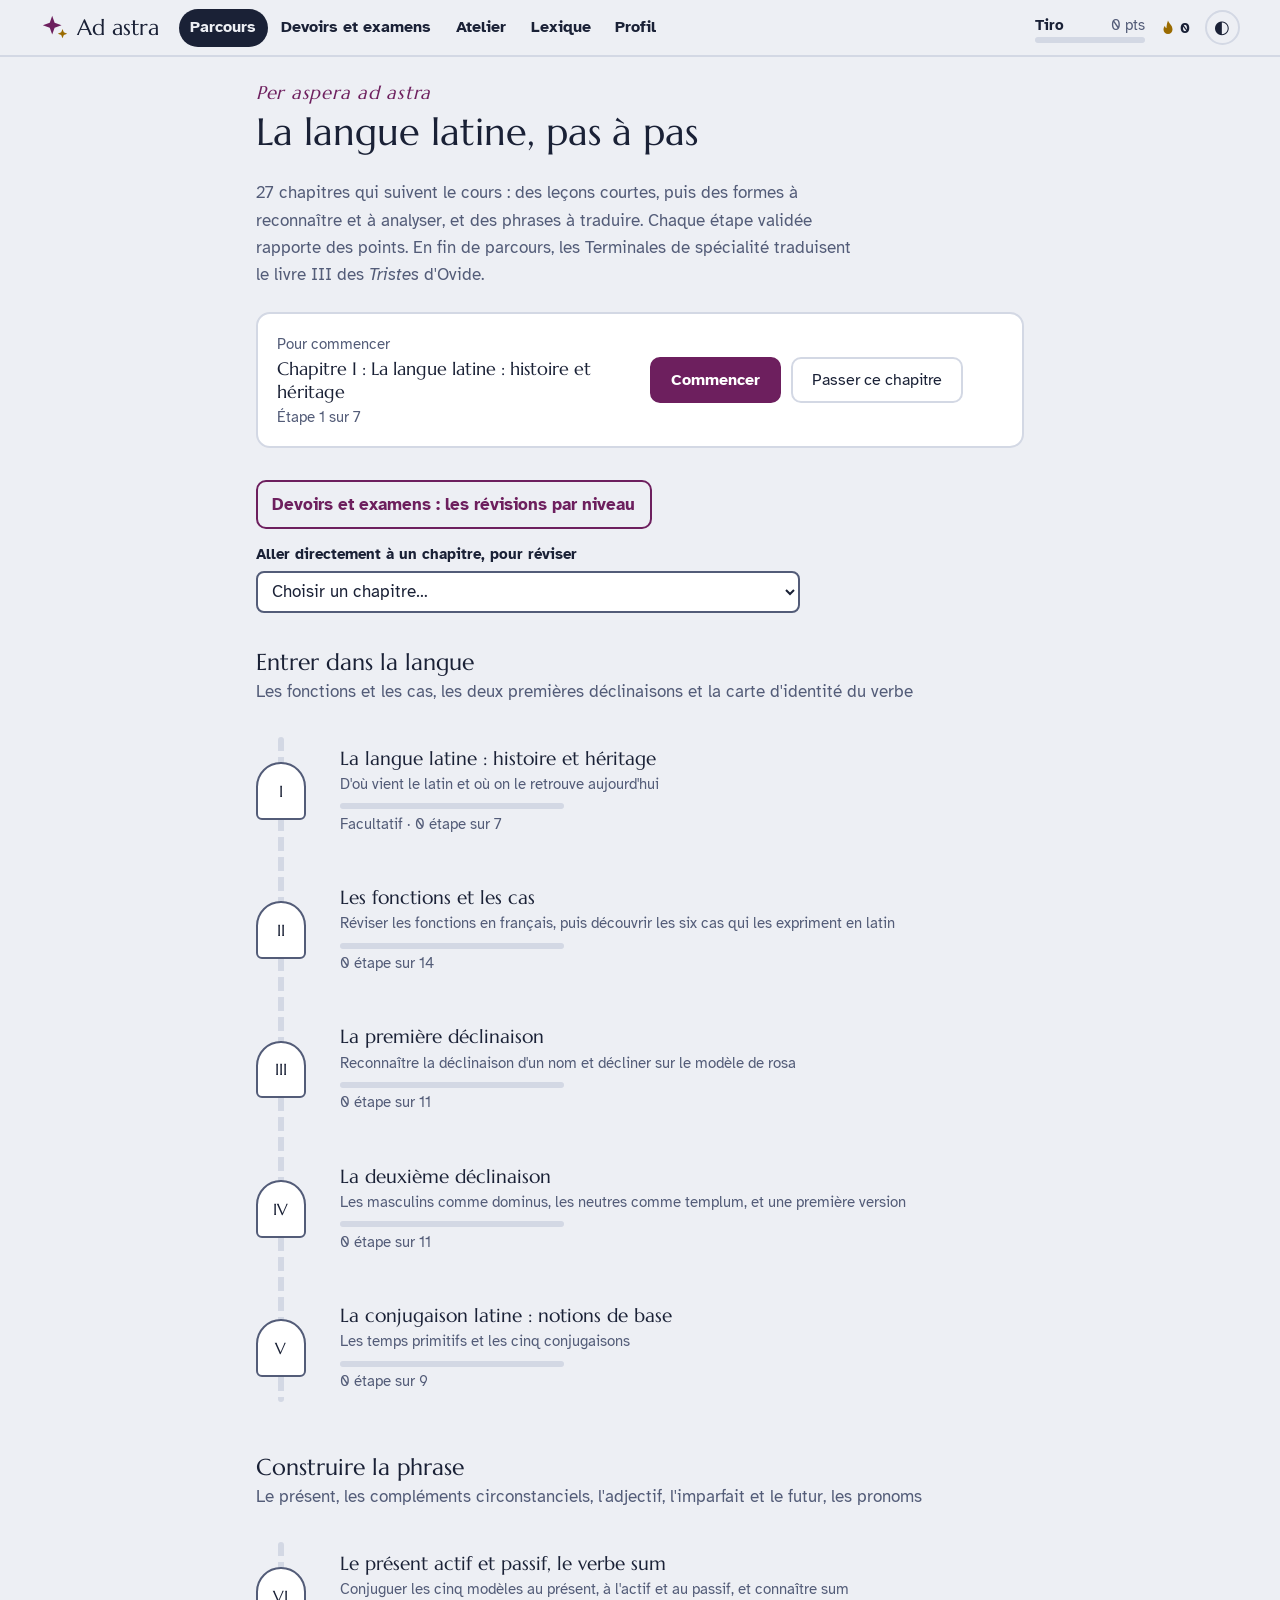
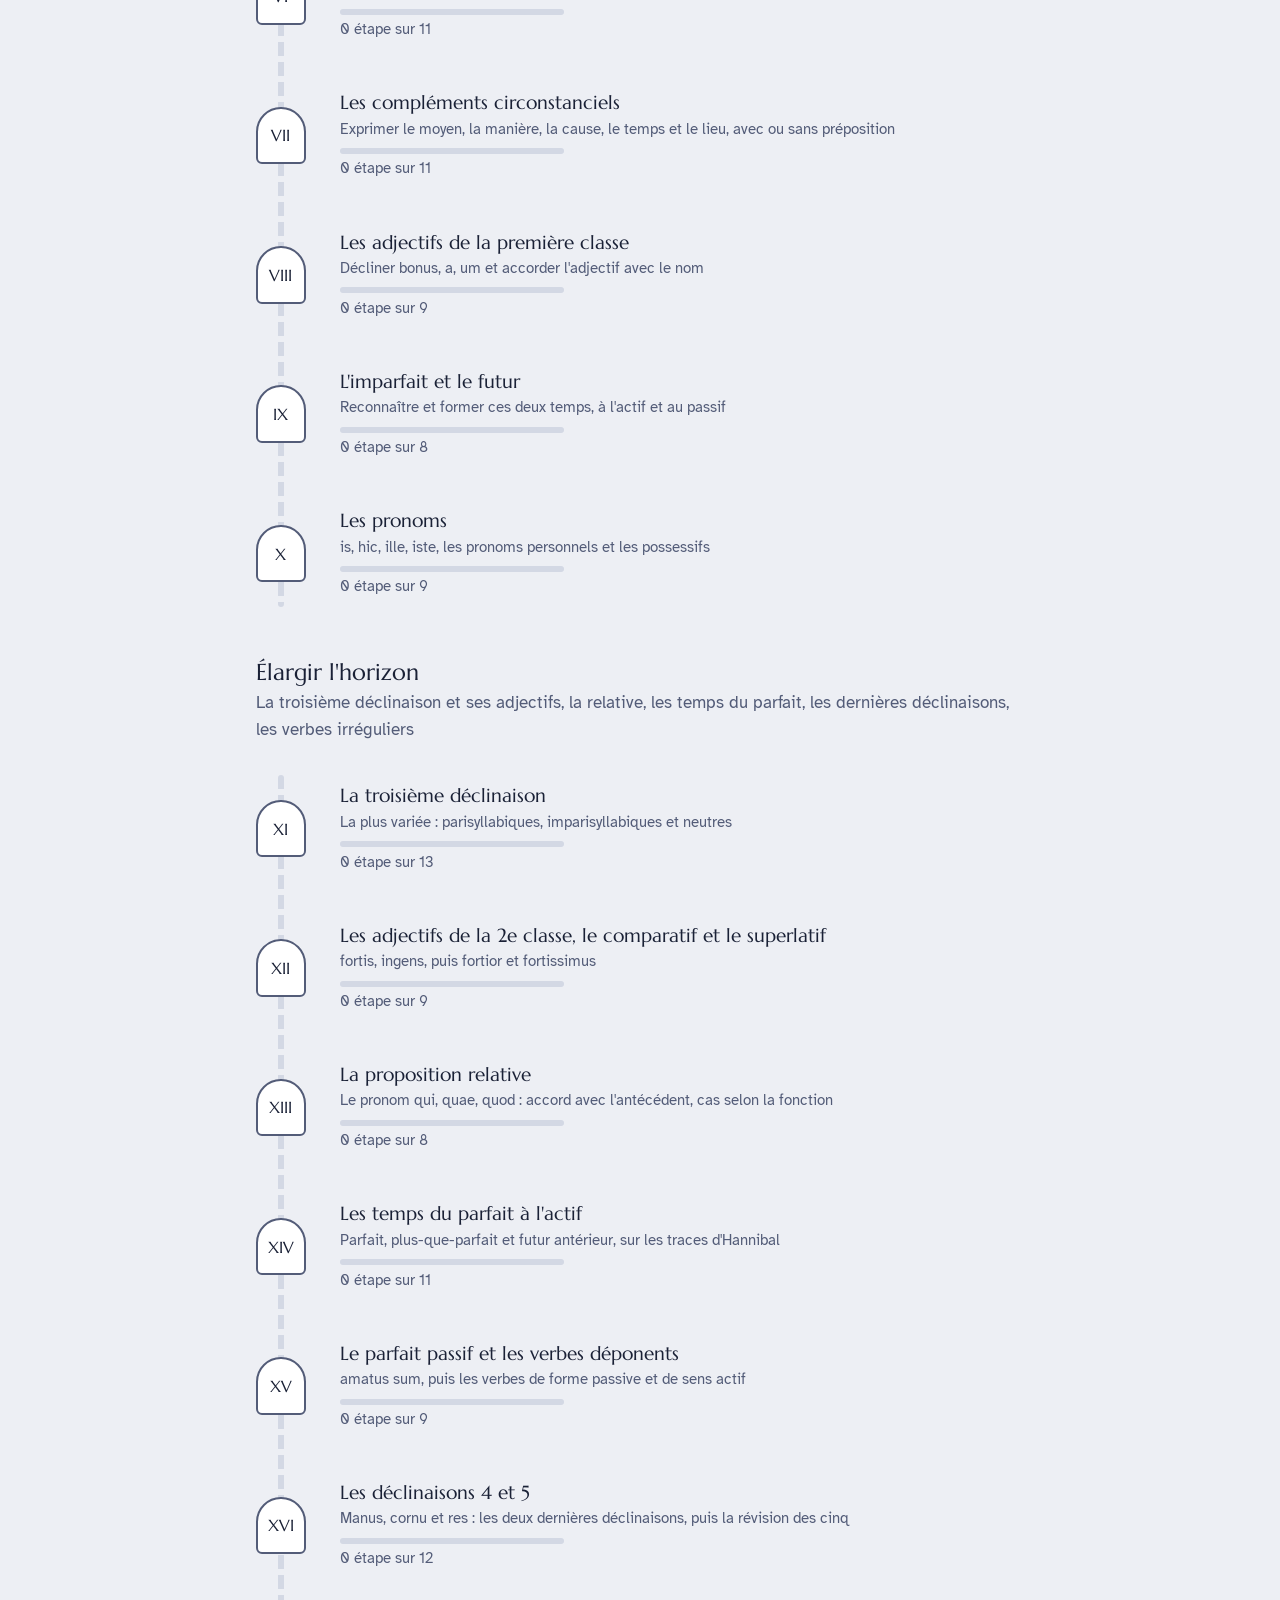
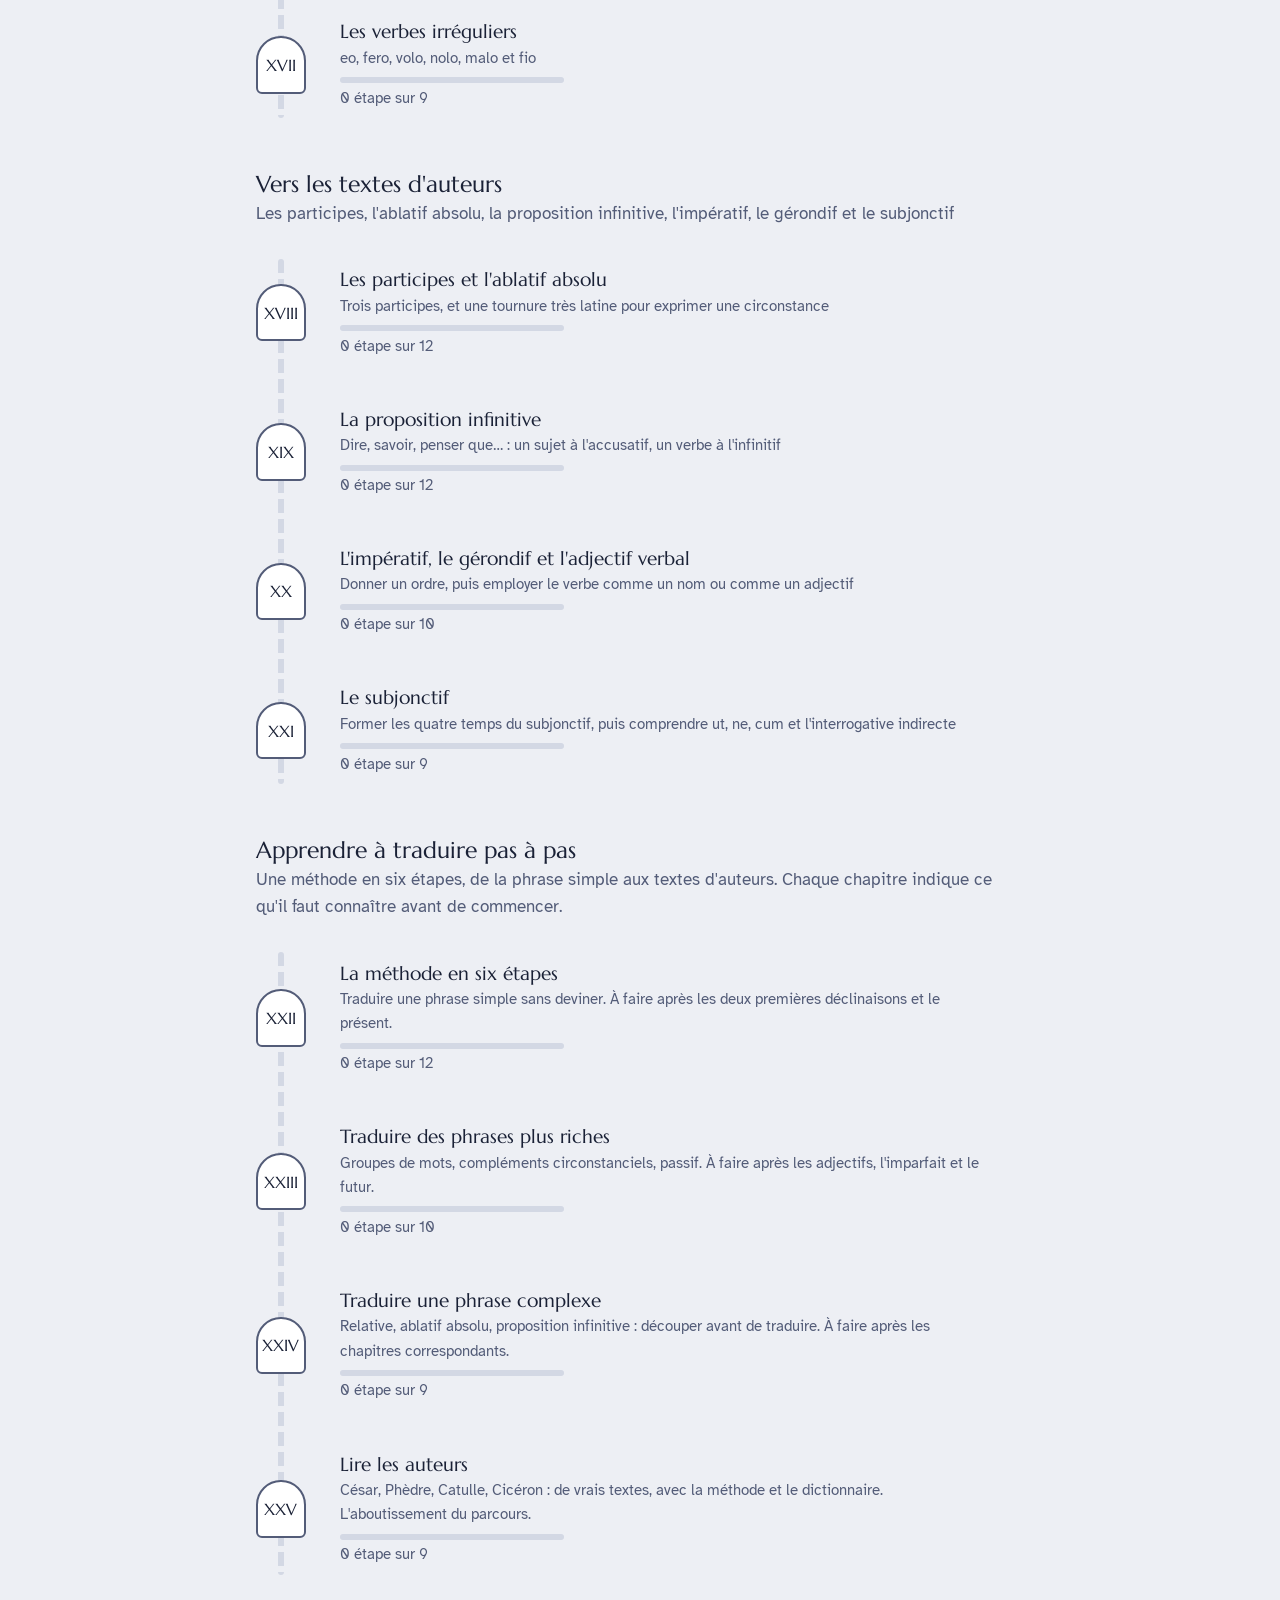
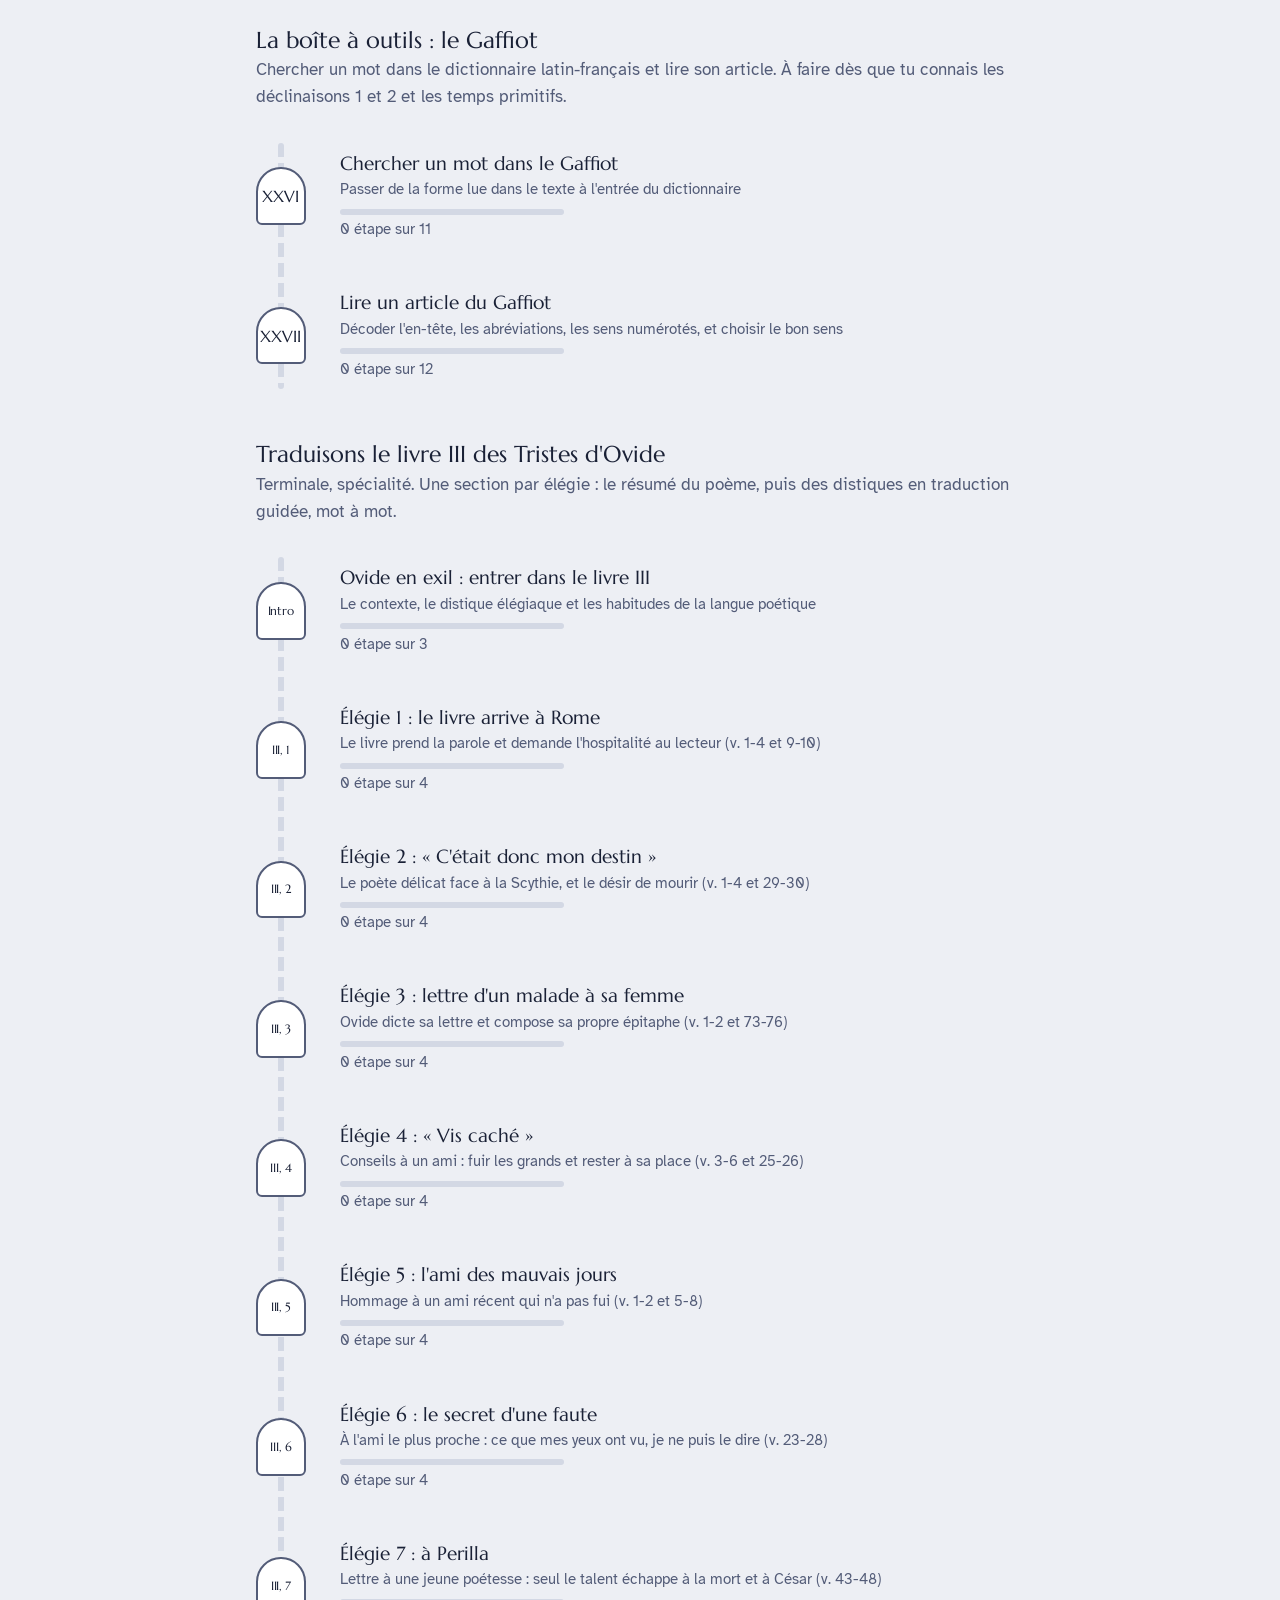
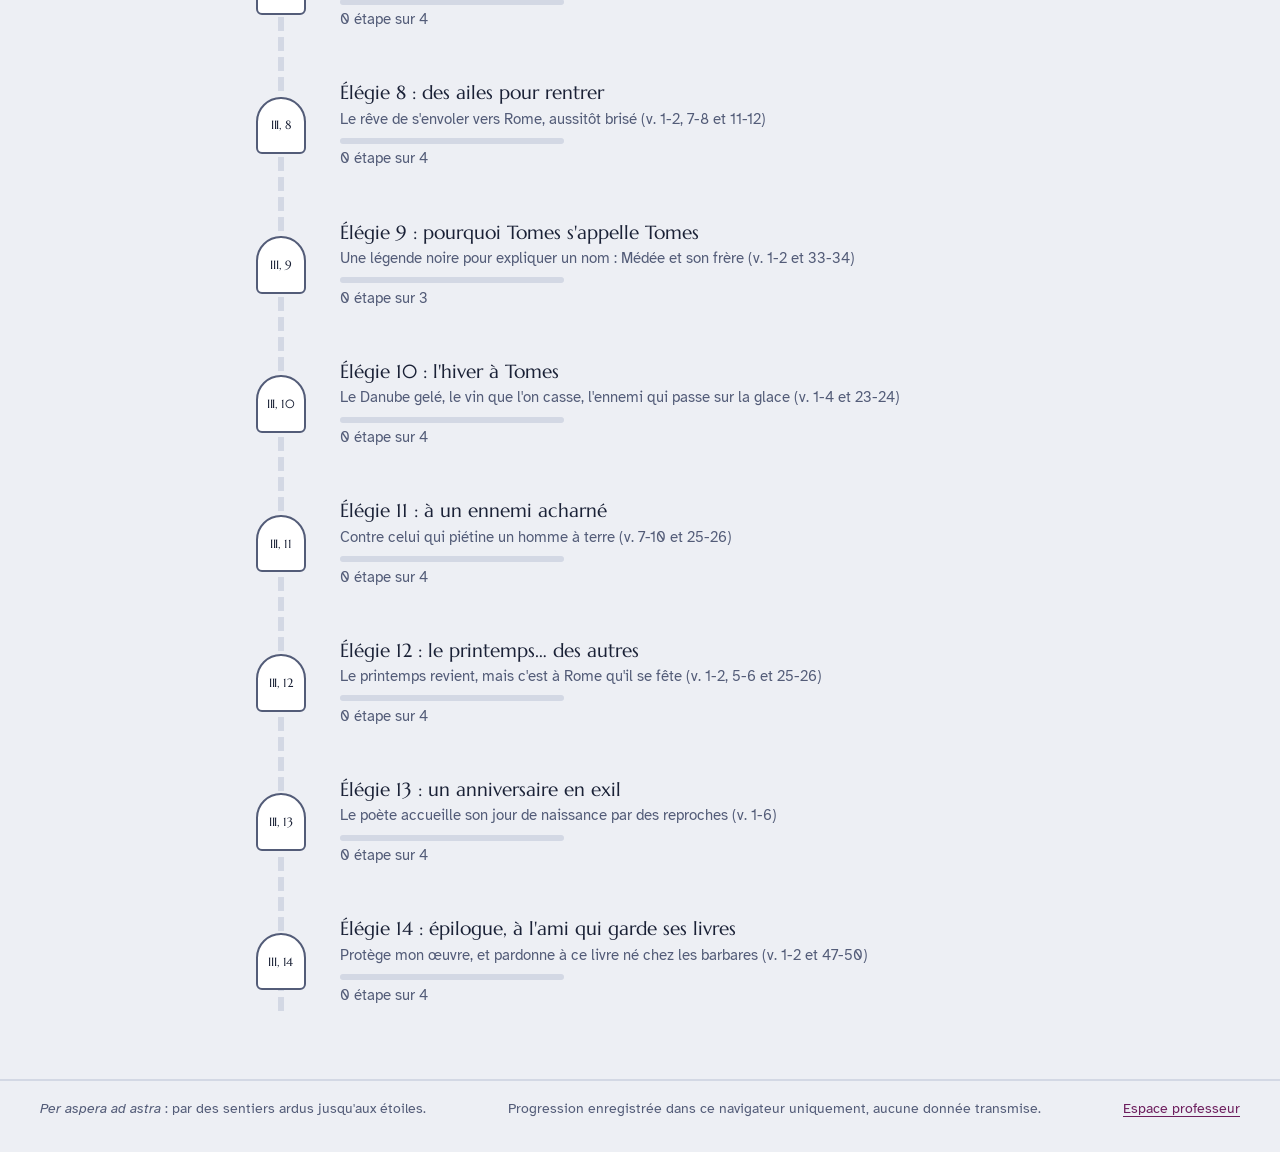
==== index.html @ 3a54c459 "Ajouter l'onglet Devoirs et examens (Première, Terminale) Les révisions de devoirs quittent le parco" ====
<!DOCTYPE html>
<html lang="fr">
<head>
<meta charset="utf-8">
<meta name="viewport" content="width=device-width, initial-scale=1">
<title>Ad astra</title>
<meta name="description" content="Vingt-sept chapitres pour apprendre la langue latine au lycée : leçons courtes, formes à écrire, analyses et traductions. Dans le navigateur, sans compte.">
<link rel="preconnect" href="https://fonts.googleapis.com">
<link rel="preconnect" href="https://fonts.gstatic.com" crossorigin>
<link rel="stylesheet" href="https://fonts.googleapis.com/css2?family=Atkinson+Hyperlegible:ital,wght@0,400;0,700;1,400;1,700&family=Marcellus&display=swap">
<link rel="stylesheet" href="style.css">
</head>
<body>
<header class="entete">
  <a class="logo" href="#parcours" aria-label="Ad astra, retour au parcours">
    <svg viewBox="0 0 32 32" aria-hidden="true"><path d="M13 3l2.6 7.4L23 13l-7.4 2.6L13 23l-2.6-7.4L3 13l7.4-2.6z" fill="var(--pourpre)"/><path d="M24 17l1.4 3.6L29 22l-3.6 1.4L24 27l-1.4-3.6L19 22l3.6-1.4z" fill="var(--or)"/></svg>
    <span>Ad astra</span>
  </a>
  <nav class="principal" aria-label="Navigation principale">
    <a href="#parcours" data-onglet="parcours">Parcours</a>
    <a href="#devoirs" data-onglet="devoirs">Devoirs<span class="long"> et examens</span></a>
    <a href="#atelier" data-onglet="atelier">Atelier</a>
    <a href="#lexique" data-onglet="lexique">Lexique</a>
    <a href="#profil" data-onglet="profil">Profil</a>
  </nav>
  <div class="stats">
    <a class="stat-niveau" href="#profil" aria-label="Voir mon profil">
      <span id="stat-niveau"></span><span id="stat-xp"></span>
      <span class="jauge"><i id="jauge-xp"></i></span>
    </a>
    <span class="serie" title="Jours d'affilée">
      <svg viewBox="0 0 24 24" aria-hidden="true"><path d="M12 2c1 4 6 6 6 12a6 6 0 0 1-12 0c0-2 1-4 2-5 0 2 1 3 2 3 0-4 1-7 2-10z"/></svg>
      <span id="stat-serie">0</span><span class="sr"> jours d'affilée</span>
    </span>
    <button id="btn-theme" type="button" aria-label="Changer de thème clair ou sombre">◐</button>
  </div>
</header>

<main id="app"></main>

<footer class="pied">
  <span><i lang="la">Per aspera ad astra</i> : par des sentiers ardus jusqu'aux étoiles.</span>
  <span>Progression enregistrée dans ce navigateur uniquement, aucune donnée transmise.</span>
  <a href="#professeur">Espace professeur</a>
</footer>
<div id="toasts" aria-live="polite"></div>
<noscript><p style="padding:2rem">Ce site a besoin de JavaScript pour fonctionner.</p></noscript>

<script src="js/classes.js"></script>
<script src="js/formes.js"></script>
<script src="js/contenu1.js"></script>
<script src="js/contenu1b.js"></script>
<script src="js/contenu2.js"></script>
<script src="js/contenu3.js"></script>
<script src="js/contenu4.js"></script>
<script src="js/contenu5.js"></script>
<script src="js/contenu6.js"></script>
<script src="js/contenu7.js"></script>
<script src="js/contenu8.js"></script>
<script src="js/contenu9.js"></script>
<script src="js/contenu10.js"></script>
<script src="js/contenu11.js"></script>
<script src="js/lexique.js"></script>
<script src="js/app.js"></script>
</body>
</html>
---- style.css ----
/* Via Latina — feuille de style.
   Idée de mise en page : le parcours est une voie romaine, chaque chapitre une borne milliaire
   numérotée en chiffres romains ; tout est aligné à gauche le long de cette voie. */
:root {
  --marbre: #EDEFF4; --carte: #FFFFFF; --encre: #1A2136; --encre2: #535C78; --trait: #D3D8E4;
  --pourpre: #6D1F5E; --sur-pourpre: #FFFFFF; --pourpre-pale: #F3E3EF;
  --airain: #1B7567; --airain-pale: #DDF1EC;
  --minium: #A92A1B; --minium-pale: #FBE6E2;
  --or: #9A6B00;
  --titre: "Marcellus", "Palatino Linotype", "Book Antiqua", Georgia, serif;
  --texte: "Atkinson Hyperlegible", "Segoe UI", system-ui, sans-serif;
  color-scheme: light;
}
@media (prefers-color-scheme: dark) {
  :root:not([data-theme="light"]) {
    --marbre: #131729; --carte: #1C2139; --encre: #ECEEF7; --encre2: #AEB5CE; --trait: #353C5C;
    --pourpre: #DC97CE; --sur-pourpre: #2B0E26; --pourpre-pale: #3A2038;
    --airain: #62CDB9; --airain-pale: #143A37;
    --minium: #FF9A88; --minium-pale: #451E1B;
    --or: #E8B84A;
    color-scheme: dark;
  }
}
:root[data-theme="dark"] {
  --marbre: #131729; --carte: #1C2139; --encre: #ECEEF7; --encre2: #AEB5CE; --trait: #353C5C;
  --pourpre: #DC97CE; --sur-pourpre: #2B0E26; --pourpre-pale: #3A2038;
  --airain: #62CDB9; --airain-pale: #143A37;
  --minium: #FF9A88; --minium-pale: #451E1B;
  --or: #E8B84A;
  color-scheme: dark;
}
*, *::before, *::after { box-sizing: border-box; }
html { -webkit-text-size-adjust: 100%; }
body { margin: 0; background: var(--marbre); color: var(--encre); font: 1.0625rem/1.6 var(--texte); }
h1, h2, h3 { font-family: var(--titre); font-weight: 400; line-height: 1.2; margin: 0 0 .5em; text-wrap: balance; }
h1 { font-size: clamp(1.7rem, 1.3rem + 1.8vw, 2.4rem); }
h2 { font-size: 1.45rem; }
h3 { font-size: 1.15rem; }
h1:focus { outline: none; }
p { margin: 0 0 1em; }
a { color: var(--pourpre); text-underline-offset: 3px; }
:focus-visible { outline: 3px solid var(--pourpre); outline-offset: 2px; border-radius: 4px; }
.sr { position: absolute; width: 1px; height: 1px; overflow: hidden; clip-path: inset(50%); white-space: nowrap; }
.muet { color: var(--encre2); font-size: .95rem; }
[hidden] { display: none !important; }
.la, i.la { font-style: italic; }
td.la { font-style: normal; }
b.des { color: var(--pourpre); font-weight: 700; }

/* En-tête */
.entete { position: sticky; top: 0; z-index: 20; display: flex; flex-wrap: wrap; align-items: center; gap: .5rem 1.25rem; padding: .55rem clamp(1rem, 4vw, 2.5rem); background: var(--marbre); border-bottom: 2px solid var(--trait); }
.logo { display: flex; align-items: center; gap: .45rem; font: 400 1.35rem/1 var(--titre); color: var(--encre); text-decoration: none; }
.logo svg { width: 30px; height: 30px; }
nav.principal { display: flex; gap: .15rem; margin-right: auto; }
nav.principal a { padding: .4rem .7rem; border-radius: 999px; color: var(--encre); text-decoration: none; font-weight: 700; font-size: .98rem; }
nav.principal a:hover { background: var(--trait); }
nav.principal a[aria-current] { background: var(--encre); color: var(--marbre); }
.stats { display: flex; align-items: center; gap: .9rem; font-weight: 700; font-size: .95rem; }
.stat-niveau { display: grid; grid-template-columns: auto auto; gap: 0 .6rem; align-items: baseline; color: var(--encre); text-decoration: none; }
.stat-niveau .jauge { grid-column: 1 / -1; }
#stat-xp { color: var(--encre2); font-weight: 400; text-align: right; }
.jauge { display: block; height: 6px; min-width: 110px; background: var(--trait); border-radius: 99px; overflow: hidden; }
.jauge i { display: block; height: 100%; width: 0; background: var(--pourpre); border-radius: 99px; transition: width .4s; }
.jauge.grand { height: 10px; }
.serie { display: inline-flex; align-items: center; gap: .2rem; }
.serie svg { width: 18px; height: 18px; fill: var(--or); }
#btn-theme { border: 2px solid var(--trait); background: none; color: var(--encre); border-radius: 999px; width: 2.2rem; height: 2.2rem; font-size: 1.1rem; cursor: pointer; }
@media (max-width: 640px) {
  .stat-niveau { display: none; }
  nav.principal { order: 3; width: 100%; margin: 0; justify-content: space-between; }
  .stats { margin-left: auto; }
}

main { max-width: 52rem; margin: 0 auto; padding: 1.5rem clamp(1rem, 4vw, 2rem) 3rem; }
.pied { display: flex; flex-wrap: wrap; gap: .4rem 1.5rem; justify-content: space-between; padding: 1rem clamp(1rem, 4vw, 2.5rem) 2rem; color: var(--encre2); font-size: .9rem; border-top: 2px solid var(--trait); }

/* Boutons */
.btn { display: inline-flex; align-items: center; justify-content: center; gap: .4rem; font: 700 1rem/1.2 var(--texte); padding: .7rem 1.2rem; border-radius: 10px; border: 2px solid var(--pourpre); background: var(--pourpre); color: var(--sur-pourpre); cursor: pointer; text-decoration: none; }
.btn:hover { filter: brightness(1.1); }
.btn.second { background: transparent; color: var(--pourpre); }
.btn.discret { border-color: var(--trait); background: transparent; color: var(--encre); font-weight: 400; }
.btn:disabled { opacity: .5; cursor: not-allowed; }
.actions { display: flex; flex-wrap: wrap; gap: .6rem; margin-top: 1.2rem; }

/* Accueil : la voie et ses bornes */
.accueil-tete { display: grid; gap: .3rem; margin-bottom: 1.5rem; }
.accueil-tete p { max-width: 38rem; color: var(--encre2); margin: 0; }
.reprendre { display: flex; flex-wrap: wrap; align-items: center; gap: .8rem 1.2rem; padding: 1rem 1.2rem; background: var(--carte); border: 2px solid var(--trait); border-radius: 14px; margin: 1.2rem 0 2rem; }
.reprendre div { flex: 1 1 14rem; }
.reprendre strong { display: block; font: 400 1.15rem var(--titre); }
.partie { margin: 2.2rem 0 .4rem; }
.partie h2 { margin-bottom: .15rem; }
.partie p { color: var(--encre2); margin: 0; }
ol.via { list-style: none; margin: 1rem 0 0; padding: 0; position: relative; }
ol.via::before { content: ""; position: absolute; left: 1.55rem; top: 1rem; bottom: 1rem; width: 6px; margin-left: -3px; border-radius: 3px; background: repeating-linear-gradient(to bottom, var(--trait) 0 14px, transparent 14px 20px); }
ol.via li { position: relative; }
a.borne-lien { display: grid; grid-template-columns: 3.1rem 1fr; gap: 1rem; align-items: center; padding: .7rem .8rem .7rem 0; color: var(--encre); text-decoration: none; border-radius: 12px; }
a.borne-lien:hover .borne-txt { background: var(--carte); border-color: var(--pourpre); }
.borne { position: relative; z-index: 1; display: grid; place-items: center; width: 3.1rem; height: 3.6rem; border-radius: 1.55rem 1.55rem 6px 6px; background: var(--carte); border: 2px solid var(--encre2); font: 400 1rem var(--titre); color: var(--encre); }
.borne.encours { border-color: var(--pourpre); color: var(--pourpre); }
.borne.fini { background: var(--pourpre); border-color: var(--pourpre); color: var(--sur-pourpre); }
.borne-txt { display: grid; gap: .15rem; padding: .7rem 1rem; border: 2px solid transparent; border-radius: 12px; }
.borne-txt strong { font: 400 1.2rem/1.25 var(--titre); }
.borne-txt span { color: var(--encre2); font-size: .95rem; }
.borne-txt .jauge { max-width: 14rem; margin-top: .3rem; }
.borne-txt .jauge i { background: var(--airain); }

/* Chapitre */
.fil { font-size: .95rem; margin-bottom: .8rem; color: var(--encre2); }
.chap-tete { display: grid; grid-template-columns: auto 1fr; gap: 1rem; align-items: center; margin-bottom: 1.2rem; }
.chap-tete .borne { width: 3.6rem; height: 4.2rem; font-size: 1.2rem; }
.chap-tete h1 { margin: 0; }
.chap-tete p { margin: .2rem 0 0; color: var(--encre2); }
ol.etapes { list-style: none; margin: 1.2rem 0 0; padding: 0; display: grid; gap: .45rem; }
ol.etapes a { display: grid; grid-template-columns: 2rem 1fr auto; gap: .8rem; align-items: center; padding: .65rem .9rem; background: var(--carte); border: 2px solid var(--trait); border-radius: 12px; color: var(--encre); text-decoration: none; }
ol.etapes a:hover { border-color: var(--pourpre); }
ol.etapes .num { font: 400 1rem var(--titre); color: var(--encre2); text-align: center; }
ol.etapes .type { display: block; font-size: .85rem; color: var(--encre2); }
ol.etapes .fait .num { color: var(--airain); }
.etoiles { color: var(--or); letter-spacing: .1em; white-space: nowrap; }
.etoiles .vide { color: var(--trait); }

/* Étape */
.etape-tete { display: flex; flex-wrap: wrap; align-items: baseline; gap: .3rem 1rem; margin-bottom: .3rem; }
.etape-tete .type { color: var(--pourpre); font-weight: 700; }
.points { display: flex; gap: 4px; margin: 0 0 1.2rem; }
.points a { flex: 1; height: 6px; border-radius: 3px; background: var(--trait); }
.points a.fait { background: var(--airain); }
.points a.ici { background: var(--pourpre); }
.carte { background: var(--carte); border: 2px solid var(--trait); border-radius: 16px; padding: clamp(1rem, 3vw, 1.6rem); }
.carte > :last-child { margin-bottom: 0; }
.lecon p, .lecon li { max-width: 40rem; }
.lecon ul, .lecon ol { padding-left: 1.3rem; margin: 0 0 1em; }
.lecon li { margin-bottom: .3em; }
.question { font-size: 1.12rem; font-weight: 700; margin-bottom: 1rem; max-width: 40rem; }
.doc { margin-bottom: 1rem; }
aside.retenir, aside.savoir, aside.attention { margin: 1.2rem 0; padding: .9rem 1.1rem; border-radius: 12px; border-left: 6px solid var(--pourpre); background: var(--pourpre-pale); max-width: 40rem; }
aside.savoir { border-color: var(--airain); background: var(--airain-pale); }
aside.attention { border-color: var(--minium); background: var(--minium-pale); }
aside > :last-child { margin-bottom: 0; }
blockquote.latin { margin: 1rem 0; padding: .9rem 1.1rem; border-radius: 12px; background: var(--marbre); font-style: italic; font-size: 1.1rem; max-width: 40rem; }

/* Tableaux */
.tab-wrap { overflow-x: auto; margin: 1rem 0 1.2rem; }
table { border-collapse: collapse; font-variant-numeric: tabular-nums; }
table.paradigme caption, table.donnees caption { text-align: left; font-weight: 700; padding-bottom: .4rem; }
table.paradigme th, table.paradigme td, table.donnees th, table.donnees td { padding: .4rem .8rem; border: 1px solid var(--trait); text-align: left; vertical-align: top; }
table.paradigme thead th, table.donnees thead th { background: var(--encre); color: var(--marbre); border-color: var(--encre); font-weight: 700; }
table.paradigme thead small { font-weight: 400; }
table.paradigme tbody th, table.donnees tbody th { background: var(--marbre); font-weight: 700; white-space: nowrap; }
table.paradigme td.la { font-size: 1.08rem; white-space: nowrap; }

/* Choix */
.choix { display: grid; gap: .55rem; }
.choix button { text-align: left; font: inherit; padding: .7rem 1rem; border-radius: 10px; border: 2px solid var(--trait); background: var(--carte); color: var(--encre); cursor: pointer; }
.choix button:hover:not(:disabled) { border-color: var(--pourpre); }
.choix button[aria-pressed="true"] { border-color: var(--pourpre); background: var(--pourpre-pale); }
.choix button.juste { border-color: var(--airain); background: var(--airain-pale); }
.choix button.faux { border-color: var(--minium); background: var(--minium-pale); }
.choix button.juste::after { content: " ✓"; color: var(--airain); font-weight: 700; }
.choix button.faux::after { content: " ✗"; color: var(--minium); font-weight: 700; }
.retour { margin-top: 1rem; padding: .9rem 1.1rem; border-radius: 12px; }
.retour.ok { background: var(--airain-pale); border-left: 6px solid var(--airain); }
.retour.non { background: var(--minium-pale); border-left: 6px solid var(--minium); }
.retour > :last-child { margin-bottom: 0; }
.retour .gain { font-weight: 700; }
.bloc-q { padding: 1rem 0; border-top: 2px solid var(--trait); }
.bloc-q:first-of-type { border-top: 0; padding-top: 0; }

/* Tri */
.tri { display: grid; gap: .6rem; }
.tri-item { display: grid; gap: .5rem; padding: .7rem .9rem; border: 2px solid var(--trait); border-radius: 12px; }
.tri-item.juste { border-color: var(--airain); background: var(--airain-pale); }
.tri-item.faux { border-color: var(--minium); background: var(--minium-pale); }
.tri-item .txt { font-weight: 400; }
.tri-item small { display: block; }
.seg { display: flex; flex-wrap: wrap; gap: .35rem; }
.seg button { font: inherit; font-size: .95rem; padding: .35rem .75rem; border-radius: 999px; border: 2px solid var(--trait); background: var(--carte); color: var(--encre); cursor: pointer; }
.seg button[aria-pressed="true"] { background: var(--encre); border-color: var(--encre); color: var(--marbre); }
.seg button:disabled { cursor: default; }

/* Ordre */
ol.ordre { list-style: none; padding: 0; margin: 0; display: grid; gap: .45rem; }
ol.ordre li { display: grid; grid-template-columns: 1fr auto auto; gap: .4rem; align-items: center; padding: .5rem .5rem .5rem .9rem; border: 2px solid var(--trait); border-radius: 10px; background: var(--carte); }
ol.ordre li.juste { border-color: var(--airain); background: var(--airain-pale); }
ol.ordre li.faux { border-color: var(--minium); background: var(--minium-pale); }
ol.ordre button { width: 2.2rem; height: 2.2rem; border-radius: 8px; border: 2px solid var(--trait); background: var(--marbre); color: var(--encre); cursor: pointer; font-size: 1rem; }

/* Saisie, tableau, analyse */
.saisies { display: grid; gap: .7rem; }
.saisie { display: grid; grid-template-columns: 1fr minmax(9rem, 14rem); gap: .4rem 1rem; align-items: center; }
.saisie small { grid-column: 1 / -1; }
@media (max-width: 560px) { .saisie { grid-template-columns: 1fr; } }
input[type="text"], textarea, select { font: inherit; color: var(--encre); background: var(--carte); border: 2px solid var(--encre2); border-radius: 8px; padding: .45rem .65rem; width: 100%; }
input.juste { border-color: var(--airain); background: var(--airain-pale); }
input.faux { border-color: var(--minium); background: var(--minium-pale); }
table.remplir td { padding: .3rem; }
table.remplir input { min-width: 6.5rem; }
.analyses { display: grid; gap: 1rem; grid-template-columns: repeat(auto-fill, minmax(15rem, 1fr)); }
.analyse { border: 2px solid var(--trait); border-radius: 12px; padding: .8rem; }
.analyse.juste { border-color: var(--airain); background: var(--airain-pale); }
.analyse.faux { border-color: var(--minium); }
.analyse .forme { font: italic 700 1.25rem var(--texte); }
.analyse .mot { display: block; color: var(--encre2); font-size: .9rem; margin-bottom: .5rem; }
.grille { display: grid; grid-template-columns: 1fr 1fr; gap: .3rem; }
.grille .col { font-size: .85rem; color: var(--encre2); text-align: center; }
.grille button { font: inherit; font-size: .92rem; padding: .3rem .4rem; border-radius: 8px; border: 2px solid var(--trait); background: var(--carte); color: var(--encre); cursor: pointer; }
.grille button[aria-pressed="true"] { background: var(--encre); border-color: var(--encre); color: var(--marbre); }

/* Version */
.phrase { padding: 1rem 0; border-top: 2px solid var(--trait); }
.phrase:first-of-type { border-top: 0; padding-top: 0; }
.phrase .lat { font-style: italic; font-size: 1.15rem; font-weight: 700; margin-bottom: .5rem; }
.phrase .aide { color: var(--encre2); font-size: .95rem; }
.phrase textarea { min-height: 3.2rem; margin-bottom: .5rem; }
.phrase .trad { padding: .7rem 1rem; border-radius: 10px; background: var(--airain-pale); border-left: 6px solid var(--airain); margin: .5rem 0; }
.phrase .eval { color: var(--encre2); font-weight: 700; }
details.vocab { margin: 0 0 1rem; border: 2px solid var(--trait); border-radius: 12px; padding: .6rem 1rem; }
details.vocab summary { cursor: pointer; font-weight: 700; }
details.vocab ul { columns: 2 14rem; padding-left: 1.1rem; margin: .6rem 0 0; font-size: .95rem; }

/* Fin de chapitre, profil, lexique, atelier */
.fin { text-align: left; }
dl.chiffres { display: grid; grid-template-columns: repeat(auto-fit, minmax(9rem, 1fr)); gap: .8rem; margin: 1.2rem 0; }
dl.chiffres div { background: var(--carte); border: 2px solid var(--trait); border-radius: 12px; padding: .8rem 1rem; }
dl.chiffres dt { color: var(--encre2); font-size: .9rem; }
dl.chiffres dd { margin: 0; font: 400 1.6rem var(--titre); }
ol.rangs { list-style: none; padding: 0; margin: .8rem 0 0; display: flex; flex-wrap: wrap; gap: .35rem; }
ol.rangs li { padding: .2rem .7rem; border-radius: 999px; border: 2px solid var(--trait); font-size: .9rem; color: var(--encre2); }
ol.rangs li.fait { border-color: var(--pourpre); color: var(--pourpre); font-weight: 700; }
ul.badges { list-style: none; padding: 0; margin: 0; display: grid; grid-template-columns: repeat(auto-fill, minmax(15rem, 1fr)); gap: .6rem; }
ul.badges li { display: grid; grid-template-columns: 2.4rem 1fr; gap: .7rem; align-items: center; padding: .7rem .9rem; border: 2px solid var(--trait); border-radius: 12px; background: var(--carte); opacity: .6; }
ul.badges li.obtenu { opacity: 1; border-color: var(--or); }
ul.badges .ecusson { width: 2.4rem; height: 2.4rem; border-radius: 50%; border: 3px solid var(--trait); display: grid; place-items: center; font: 400 1rem var(--titre); }
ul.badges li.obtenu .ecusson { border-color: var(--or); color: var(--or); }
ul.badges strong, ul.badges span { display: block; }
ul.badges div span { font-size: .9rem; color: var(--encre2); }
.champs { display: grid; grid-template-columns: repeat(auto-fit, minmax(12rem, 1fr)); gap: .8rem; margin-bottom: 1rem; }
.champs label { display: grid; gap: .25rem; font-weight: 700; font-size: .95rem; }
.code-prof { font-family: ui-monospace, Consolas, monospace; font-size: .85rem; word-break: break-all; padding: .7rem .9rem; border-radius: 10px; background: var(--marbre); border: 2px dashed var(--trait); }
section.bloc { margin-top: 2rem; }
.filtres { display: flex; flex-wrap: wrap; gap: .6rem; margin-bottom: 1rem; }
.filtres > * { flex: 1 1 12rem; }
table.lexique { width: 100%; }
table.lexique td { padding: .45rem .6rem; border-bottom: 1px solid var(--trait); vertical-align: top; }
table.lexique td:first-child { font-style: italic; font-weight: 700; }
table.lexique td:last-child { color: var(--encre2); font-size: .9rem; white-space: nowrap; text-align: right; }
.fiche { display: grid; place-items: center; gap: .6rem; min-height: 11rem; text-align: center; padding: 1.5rem; }
.fiche .mot { font: italic 700 1.6rem var(--texte); }
.fiche .sens { font-size: 1.2rem; }
.consigne-atelier { font-size: 1.15rem; margin-bottom: .8rem; }
.consigne-atelier .forme { font: italic 700 1.5rem var(--texte); display: block; margin: .3rem 0; }
.rangee { display: flex; flex-wrap: wrap; gap: .6rem; align-items: end; }
.rangee > label { flex: 1 1 9rem; display: grid; gap: .2rem; font-size: .9rem; font-weight: 700; }
.score { font-weight: 700; color: var(--encre2); }

/* Toasts */
#toasts { position: fixed; right: 1rem; bottom: 1rem; display: grid; gap: .5rem; z-index: 50; max-width: calc(100% - 2rem); }
.toast { padding: .7rem 1rem; border-radius: 10px; background: var(--encre); color: var(--marbre); font-weight: 700; }
.toast.badge { background: var(--or); color: #1A1300; }
@media (prefers-reduced-motion: no-preference) { .toast { animation: monte .25s ease-out; } }
@keyframes monte { from { transform: translateY(8px); opacity: 0; } }

/* Tableaux plus compacts sur téléphone */
@media (max-width: 560px) {
  table.paradigme th, table.paradigme td, table.donnees th, table.donnees td { padding: .32rem .5rem; font-size: .95rem; }
  table.paradigme tbody th, table.donnees tbody th { white-space: normal; }
}

/* Chapitre passé, article de dictionnaire */
.borne.passe { border-style: dashed; color: var(--encre2); }
.article-dico { margin: 1rem 0; padding: 1rem 1.2rem; border: 2px solid var(--trait); border-left: 6px solid var(--or); border-radius: 12px; background: var(--marbre); font-family: Georgia, "Times New Roman", serif; line-height: 1.7; max-width: 40rem; }
.article-dico b { font-family: var(--texte); }
.article-dico .sens { font-weight: 700; color: var(--pourpre); font-family: var(--texte); }
.article-dico .aut { font-variant: small-caps; color: var(--encre2); }

/* Mot ou groupe à analyser : il doit ressortir même dans une question déjà en gras */
.question b, .tri-item .txt b, .bloc-q .question b { color: var(--pourpre); font-weight: 700; text-decoration: underline; text-decoration-thickness: 2px; text-underline-offset: 4px; }
.question { font-weight: 400; }
.question b { font-weight: 700; }

/* Traduction guidée */
.guide-phrase { display: flex; flex-wrap: wrap; gap: .4rem; margin: 0 0 .8rem; }
.mot { font: italic 700 1.15rem/1.3 var(--texte); padding: .35rem .6rem; border-radius: 8px; border: 2px solid var(--trait); background: var(--carte); color: var(--encre); cursor: pointer; }
.mot:disabled { cursor: default; opacity: 1; color: var(--encre); }
.mot.m-v, .guide-recap .m-v { border-color: var(--pourpre); background: var(--pourpre-pale); }
.mot.m-s, .guide-recap .m-s { border-color: var(--airain); background: var(--airain-pale); }
.mot.m-o, .guide-recap .m-o { border-color: var(--or); box-shadow: inset 0 -4px 0 var(--or); }
.mot.m-c, .guide-recap .m-c { border-style: dashed; border-color: var(--encre2); }
.mot[aria-pressed="true"] { background: var(--encre); border-color: var(--encre); border-style: solid; color: var(--marbre); box-shadow: none; }
.guide-recap { list-style: none; padding: 0; margin: 0 0 .8rem; display: flex; flex-wrap: wrap; gap: .35rem; font-size: .92rem; }
.guide-recap li { padding: .15rem .6rem; border-radius: 999px; border: 2px solid var(--trait); }
.guide-faits { margin: 0 0 1rem; padding-left: 1.3rem; color: var(--encre2); font-size: .95rem; }
.guide-faits:empty, .guide-recap:empty { display: none; }
.guide-faits li { margin-bottom: .2rem; }
#pas { border-top: 2px solid var(--trait); padding-top: 1rem; }
#pas textarea { min-height: 3.2rem; }

/* Accès direct à un chapitre, révision */
.aller { display: grid; gap: .3rem; margin: 0 0 1rem; max-width: 34rem; }
.aller label { font-weight: 700; font-size: .95rem; }
.reviser { margin: 1.2rem 0 .3rem; }
.voisins { display: flex; flex-wrap: wrap; justify-content: space-between; gap: .6rem; margin-top: 1.5rem; }
.voisins .btn { font-size: .92rem; text-align: left; }

/* Devise */
.accueil-tete p.devise { font: italic 400 1.15rem var(--titre); color: var(--pourpre); letter-spacing: .04em; margin: 0; }

/* Code couleur des cas : nominatif rouge, vocatif rouge clair, accusatif vert, génitif rose, datif bleu, ablatif gris,
   invariables jaune, verbes en lettres rouges. */
:root { --cas-n: #F4A9A3; --cas-v: #FBDCD9; --cas-a: #B5E2BC; --cas-g: #F8C4E1; --cas-d: #B6D4F6; --cas-b: #CFD3DA; --cas-i: #F7E48D; --cas-verbe: #C4281B; --sur-cas: #1A2136; }
@media (prefers-color-scheme: dark) { :root:not([data-theme="light"]) { --cas-n: #8C2F28; --cas-v: #5C332F; --cas-a: #235C3C; --cas-g: #7A3360; --cas-d: #27548A; --cas-b: #505768; --cas-i: #6E5C12; --cas-verbe: #FF8D7C; --sur-cas: #F3F4FA; } }
:root[data-theme="dark"] { --cas-n: #8C2F28; --cas-v: #5C332F; --cas-a: #235C3C; --cas-g: #7A3360; --cas-d: #27548A; --cas-b: #505768; --cas-i: #6E5C12; --cas-verbe: #FF8D7C; --sur-cas: #F3F4FA; }
.cas.c-N { background: var(--cas-n); } .cas.c-V { background: var(--cas-v); } .cas.c-A { background: var(--cas-a); }
.cas.c-G { background: var(--cas-g); } .cas.c-D { background: var(--cas-d); } .cas.c-B { background: var(--cas-b); } .cas.c-I { background: var(--cas-i); }
.cas.c-N, .cas.c-V, .cas.c-A, .cas.c-G, .cas.c-D, .cas.c-B, .cas.c-I { color: var(--sur-cas); }
.cas.c-X { color: var(--cas-verbe); font-weight: 700; }
table tbody th.cas { color: var(--sur-cas); }
.mot.cas, .mot.cas:disabled { border-color: var(--encre2); border-style: solid; box-shadow: none; }
.mot.cas.c-N:disabled, .mot.cas.c-V:disabled, .mot.cas.c-A:disabled, .mot.cas.c-G:disabled, .mot.cas.c-D:disabled, .mot.cas.c-B:disabled, .mot.cas.c-I:disabled { color: var(--sur-cas); }
.mot.cas.c-X, .mot.cas.c-X:disabled { color: var(--cas-verbe); background: var(--carte); }
.mot[aria-pressed="true"], .mot.cas[aria-pressed="true"] { background: var(--encre); border-color: var(--encre); color: var(--marbre); }
.seg button.cas[aria-pressed="true"], .grille button.cas[aria-pressed="true"] { background: var(--encre); border-color: var(--encre); color: var(--marbre); }
.seg button.cas, .grille button.cas { border-color: var(--encre2); }
.guide-recap li.cas { border-color: var(--encre2); }
.legende-cas { display: flex; flex-wrap: wrap; gap: .3rem; margin: 0 0 .8rem; font-size: .85rem; }
.legende-cas span { padding: .1rem .55rem; border-radius: 999px; border: 1px solid var(--encre2); }
.legende-cas span.c-X { background: var(--carte); }

/* Bornes à étiquette longue (Tristes III, 1…), coupe de vers dans les traductions guidées */
.borne.longue { font-size: .72rem; letter-spacing: -.01em; }
.chap-tete .borne.longue { font-size: .85rem; }
.guide-phrase .coupe { flex-basis: 100%; height: 0; }

/* Espace professeur : classes */
section.classe { margin-top: 1.6rem; }
section.classe h2 { margin-bottom: .1rem; }
section.classe h2 .muet { font-family: var(--texte); font-size: .95rem; margin-left: .4rem; }
button.retirer { border: 2px solid var(--trait); background: var(--carte); color: var(--encre2); border-radius: 8px; width: 2rem; height: 2rem; cursor: pointer; font-size: 1rem; }
button.retirer:hover { border-color: var(--minium); color: var(--minium); }

/* Analyse de verbes (niveaux 1 et 2) */
.analyses.verbes { grid-template-columns: 1fr; }
.verbe .rangee > label { flex: 1 1 7rem; }
.verbe .rangee > label.large { flex: 1 1 100%; }
.verbe select, .verbe input { width: 100%; }
.analyse.verbe small { display: block; margin-top: .5rem; }

/* Analyse nominale : une grille pour un nom, trois grilles (genres) pour un adjectif */
.une-grille { max-width: 18rem; margin-bottom: .6rem; }
.genres { display: grid; grid-template-columns: repeat(auto-fit, minmax(11rem, 1fr)); gap: .8rem; margin-bottom: .6rem; }
.genres .g-nom { display: block; font-weight: 700; font-size: .9rem; margin-bottom: .2rem; }
.question u, .bloc-q u { text-decoration-thickness: 2px; text-underline-offset: 3px; }
.lex-fiche { columns: 2 16rem; column-gap: 2rem; padding-left: 1.1rem; margin: .3rem 0 1rem; }
.lex-fiche li { break-inside: avoid; margin-bottom: .15rem; }
.analyse .mot:empty { display: none; }

/* Onglet « Devoirs et examens » */
@media (max-width: 700px) { nav.principal .long { display: none; } }
.niveau-titre { font-size: 1.6rem; border-bottom: 3px solid var(--pourpre); padding-bottom: .3rem; margin: 2rem 0 .8rem; }
.niveau-devoirs .partie h3 { font-size: 1.15rem; margin: 0; }
.vers-devoirs { margin: .8rem 0; }
.vers-devoirs a { display: inline-block; font-weight: 700; padding: .55rem .9rem; border: 2px solid var(--pourpre); border-radius: 10px; text-decoration: none; color: var(--pourpre); }
@media (max-width: 700px) { nav.principal a { padding: .4rem .5rem; font-size: .9rem; } }
@media (max-width: 370px) { nav.principal { gap: 0; } nav.principal a { padding: .4rem .35rem; font-size: .84rem; } }
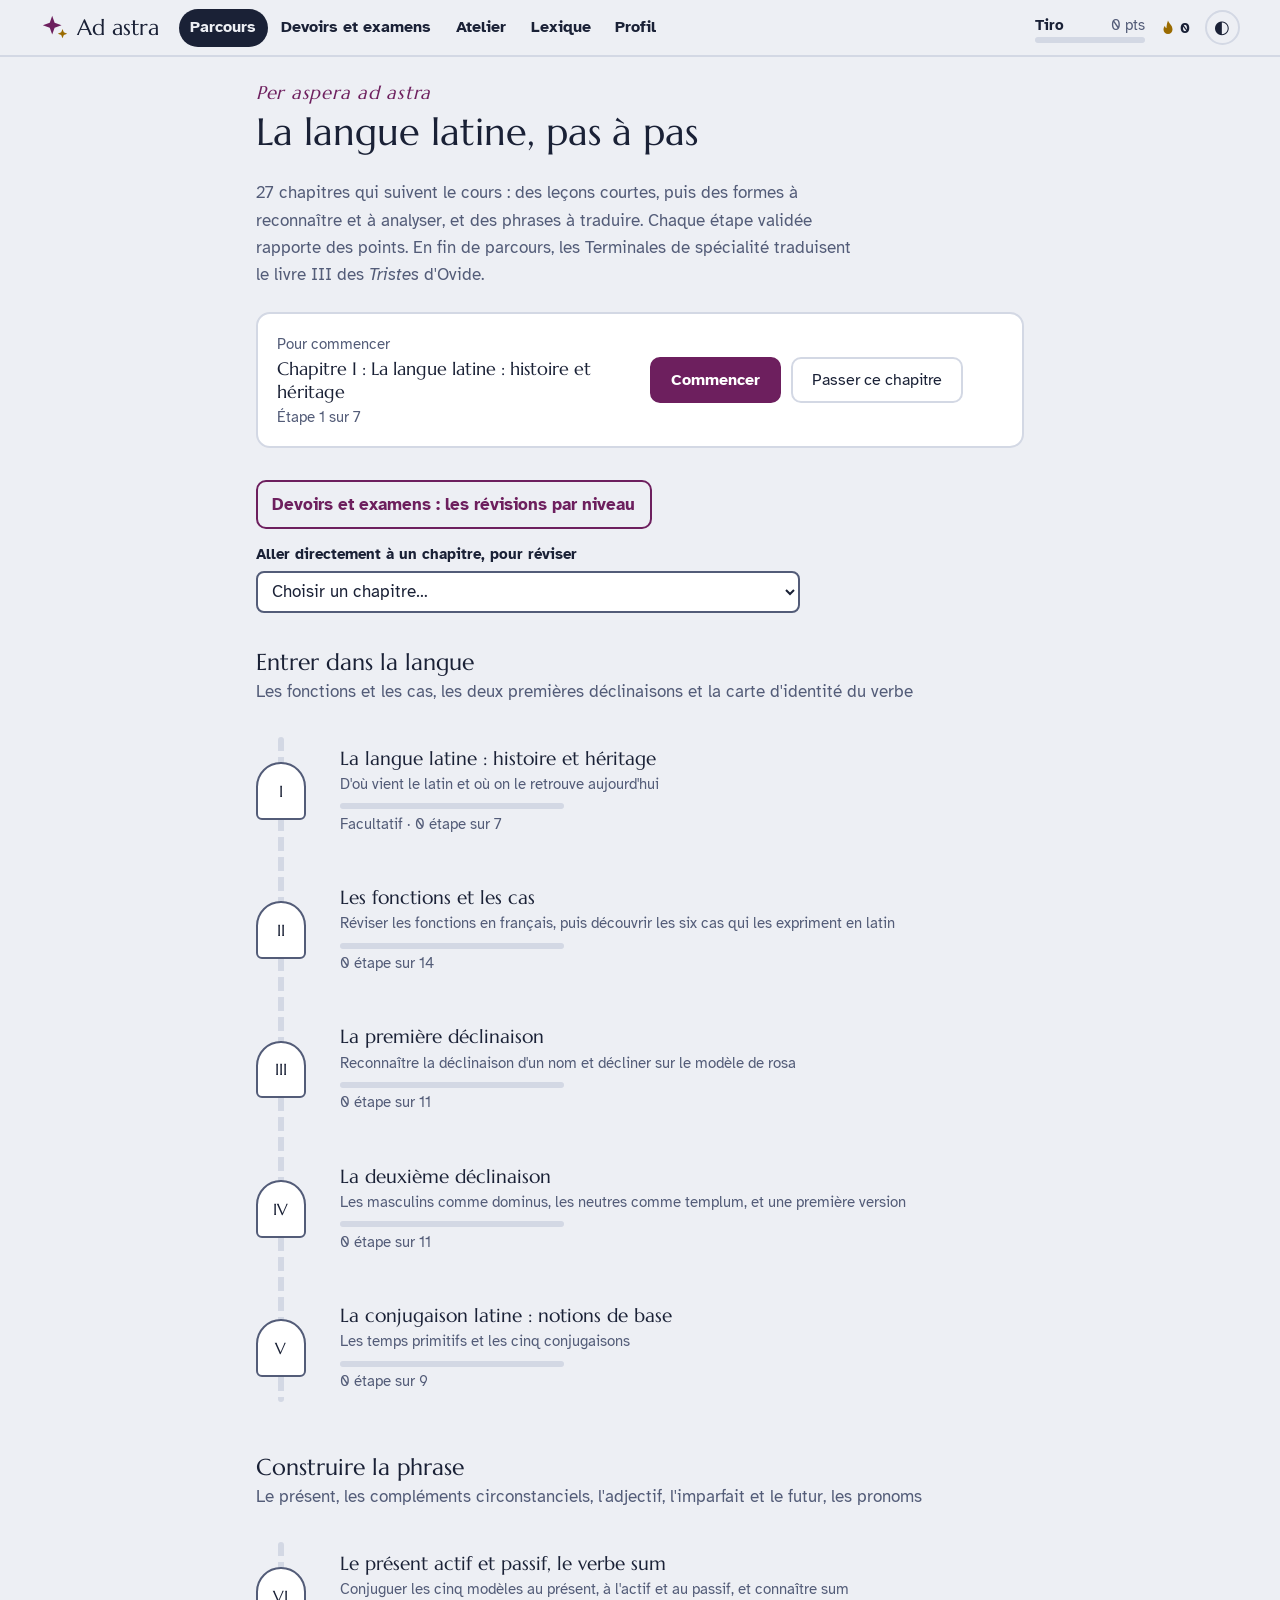
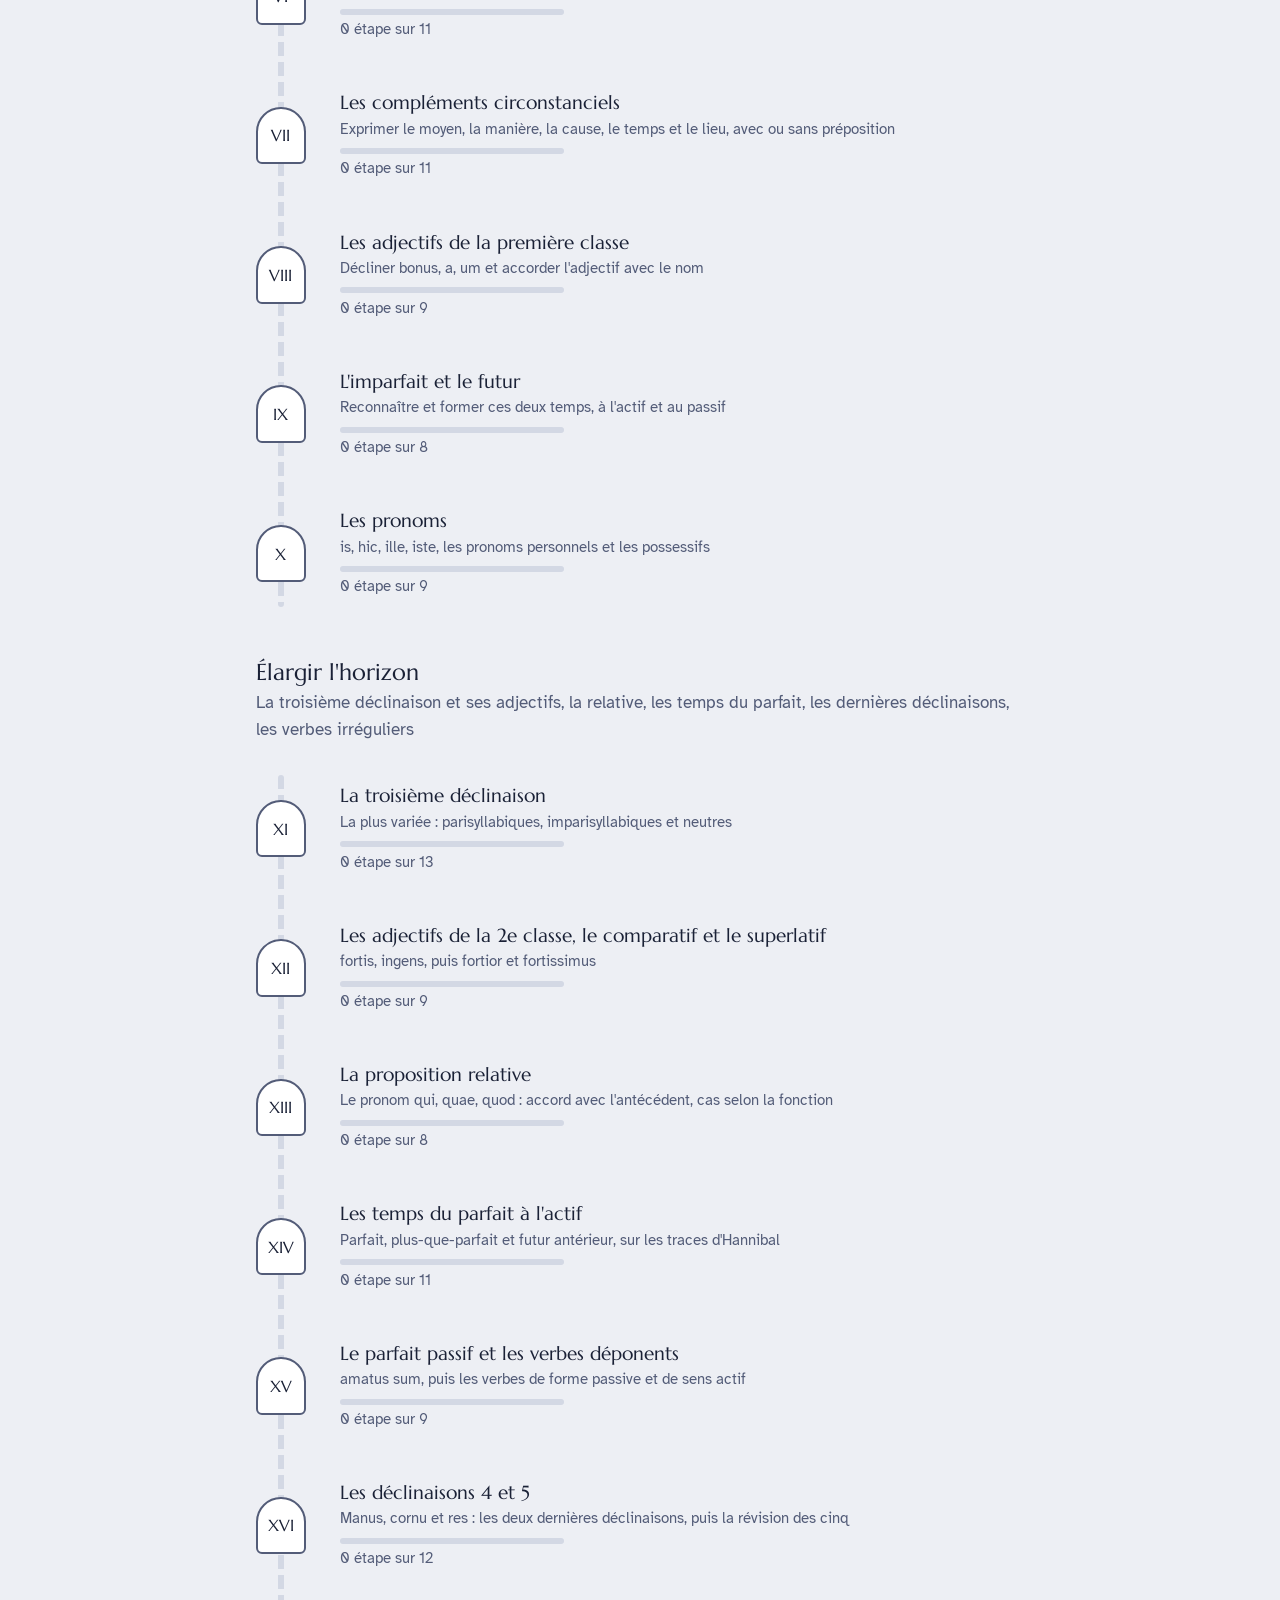
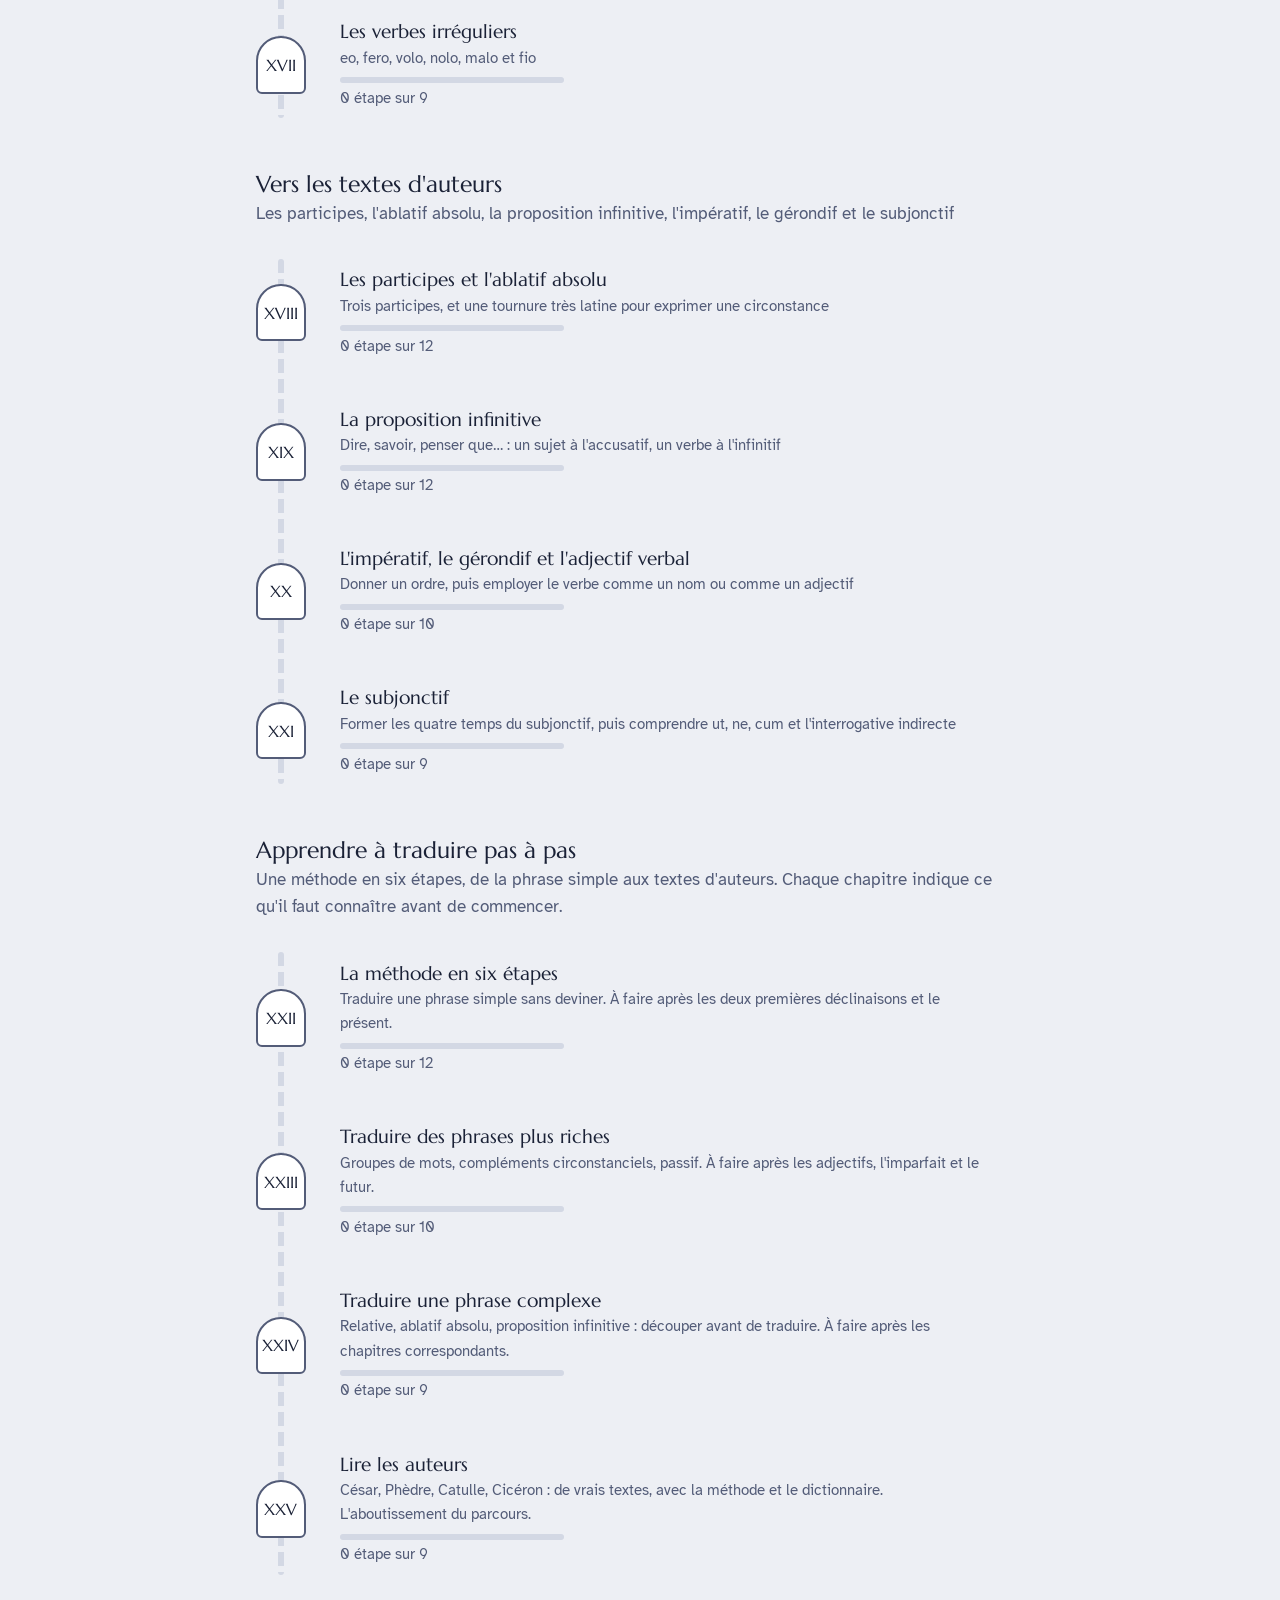
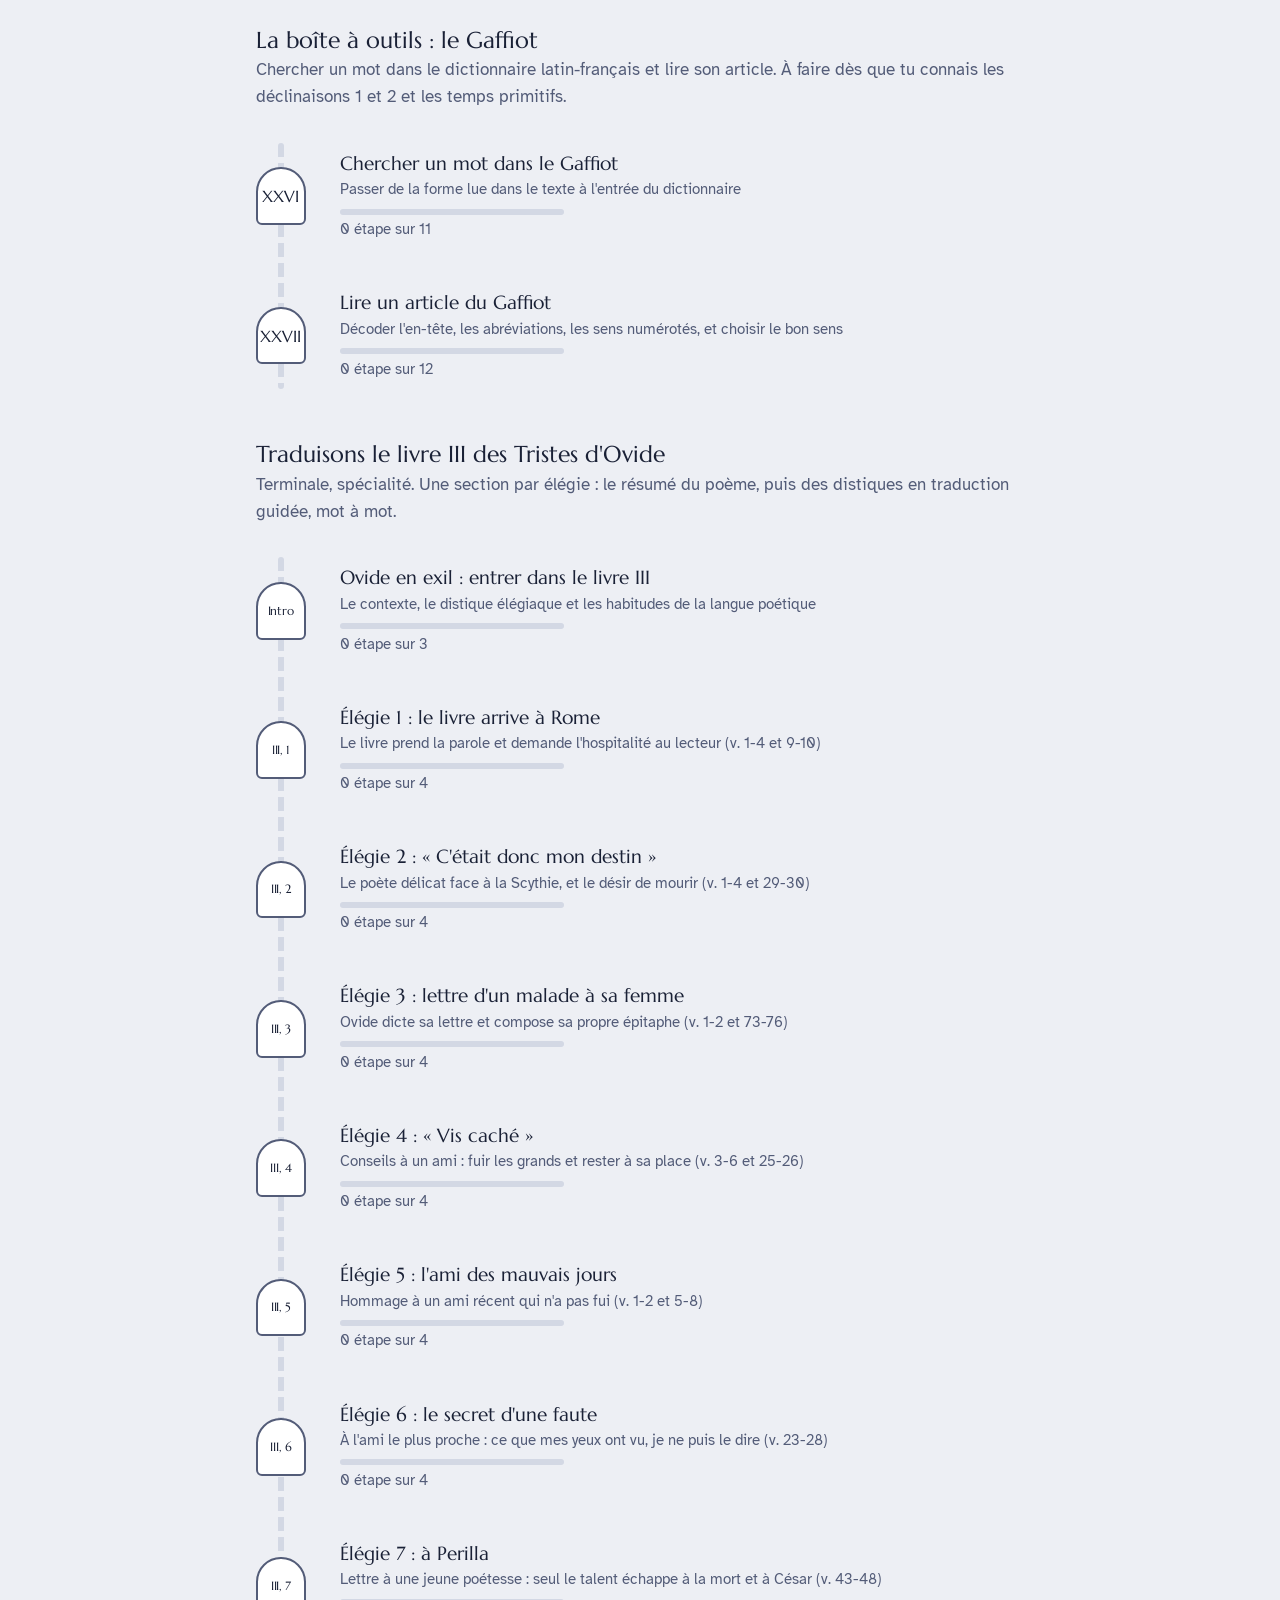
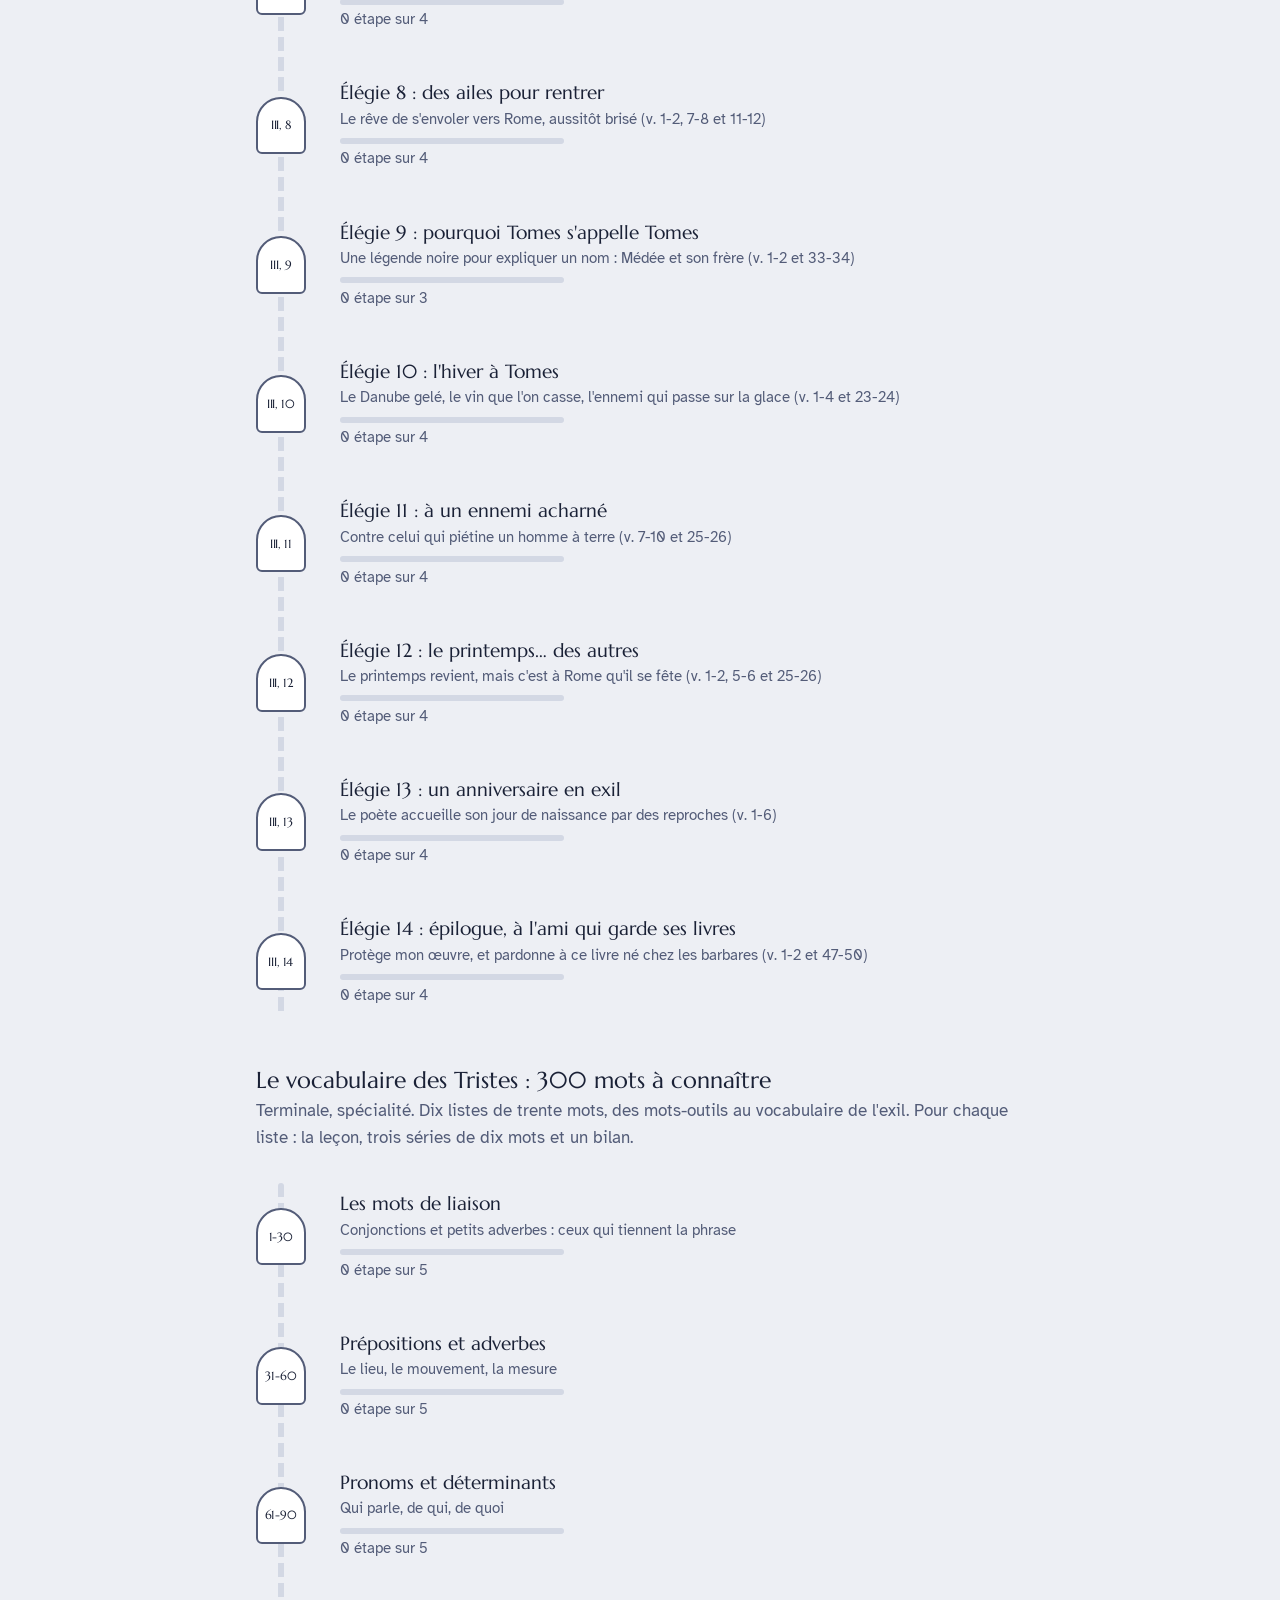
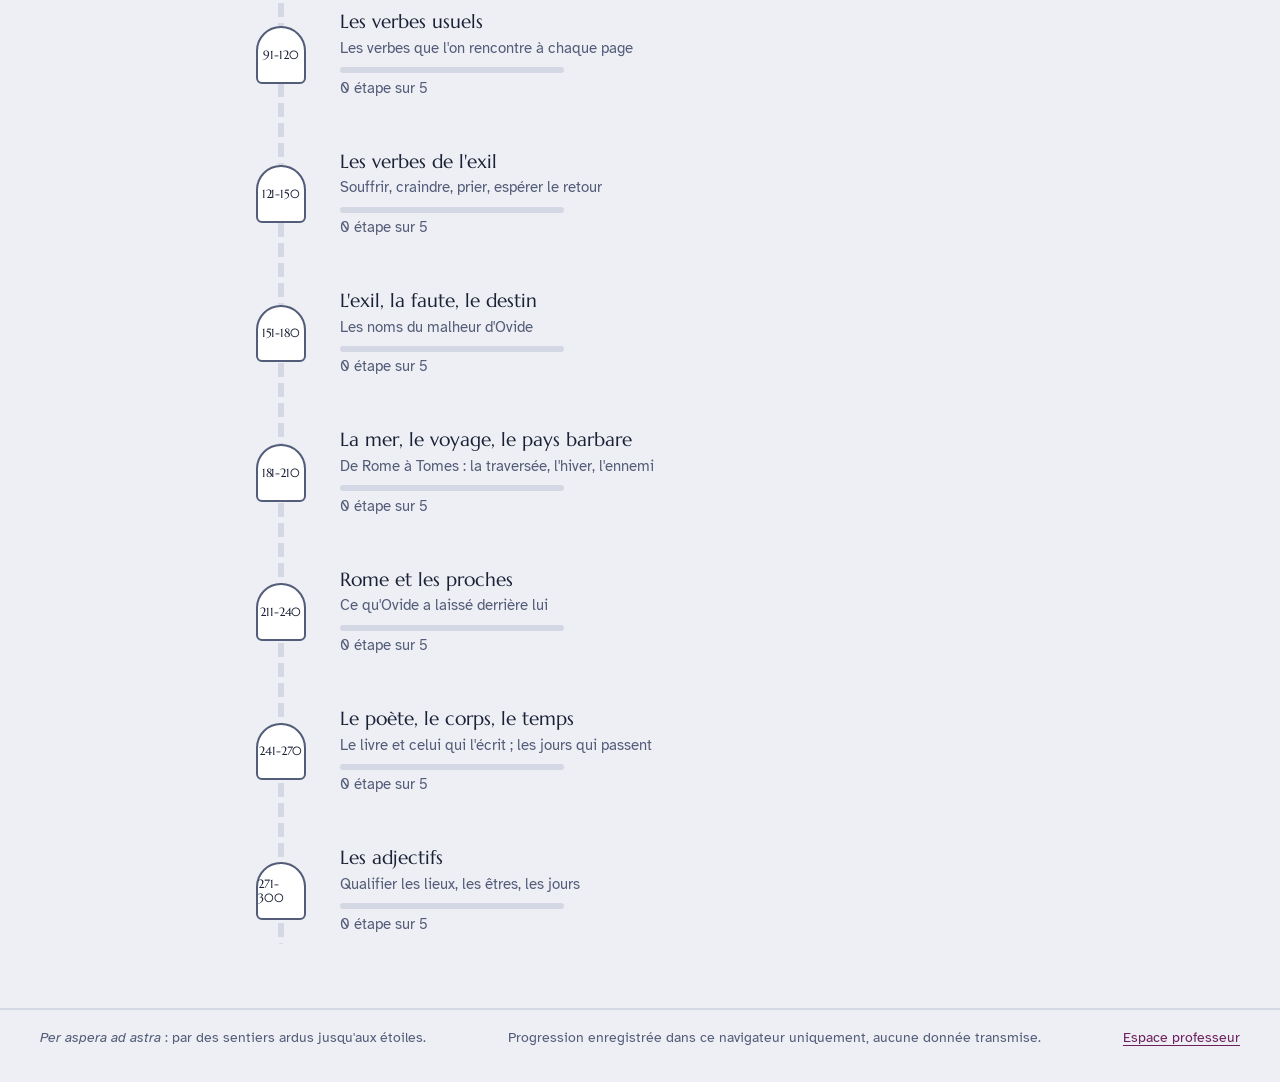
==== commit 5a0d4f68: "Terminale : version de l'élégie III, 9 et vocabulaire des Tristes Devoirs et examens > Terminale : p" ====
--- a/index.html
+++ b/index.html
@@ -60,7 +60,9 @@
 <script src="js/contenu9.js"></script>
 <script src="js/contenu10.js"></script>
 <script src="js/contenu11.js"></script>
+<script src="js/contenu12.js"></script>
 <script src="js/lexique.js"></script>
+<script src="js/contenu13.js"></script>
 <script src="js/app.js"></script>
 </body>
 </html>
--- a/style.css
+++ b/style.css
@@ -363,3 +363,12 @@
 .vers-devoirs a { display: inline-block; font-weight: 700; padding: .55rem .9rem; border: 2px solid var(--pourpre); border-radius: 10px; text-decoration: none; color: var(--pourpre); }
 @media (max-width: 700px) { nav.principal a { padding: .4rem .5rem; font-size: .9rem; } }
 @media (max-width: 370px) { nav.principal { gap: 0; } nav.principal a { padding: .4rem .35rem; font-size: .84rem; } }
+/* Vocabulaire et texte numéroté */
+.mot-latin { font: italic 700 1.7rem var(--texte); margin: .6rem 0 .9rem; }
+.choix button.faux { border-color: var(--minium); }
+ol.vers { margin: .8rem 0 1.2rem; padding-left: 2.4rem; }
+ol.vers li { font-style: italic; font-size: 1.08rem; line-height: 1.7; }
+ol.vers li::marker { font-style: normal; font-size: .8rem; color: var(--encre2); }
+ol.vers li:nth-child(even) { padding-left: 1.2rem; }
+.mots-liste th { font-style: italic; font-weight: 700; text-align: left; }
+.phrase .lat { line-height: 1.6; }
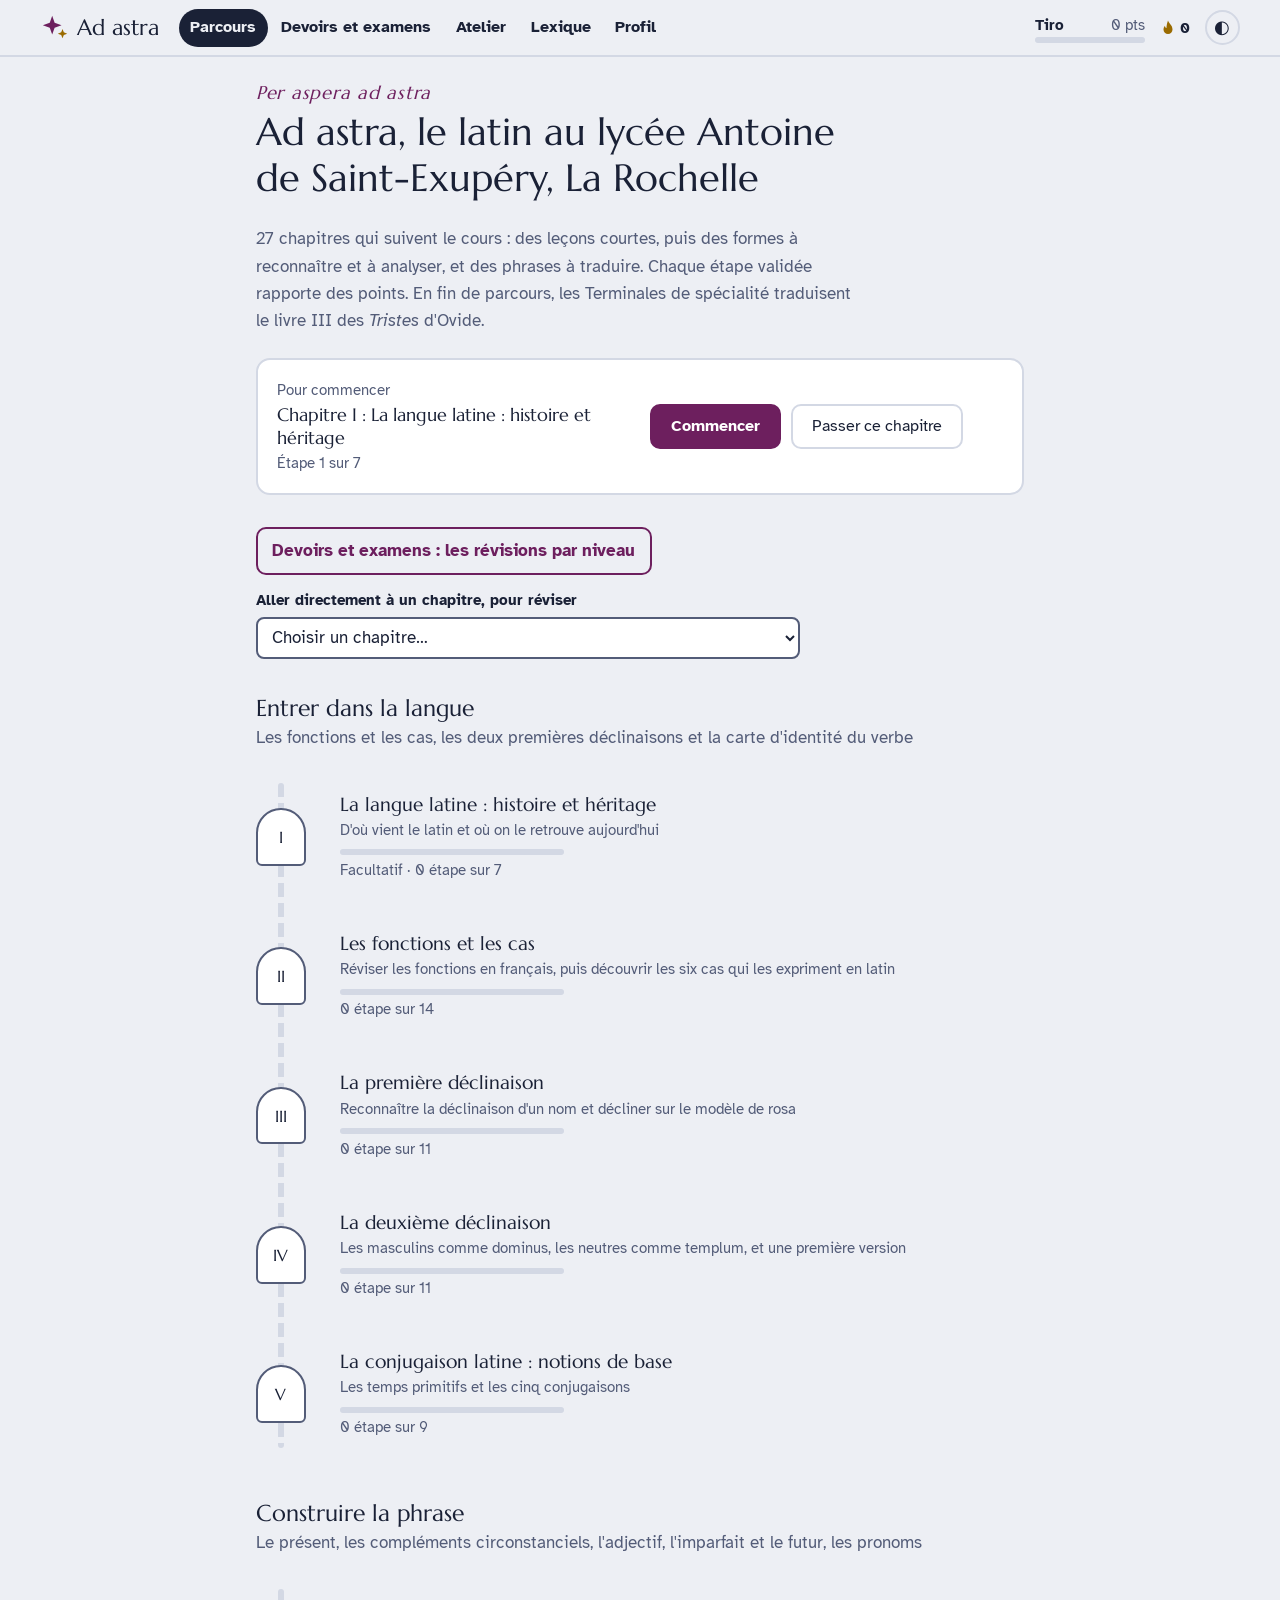
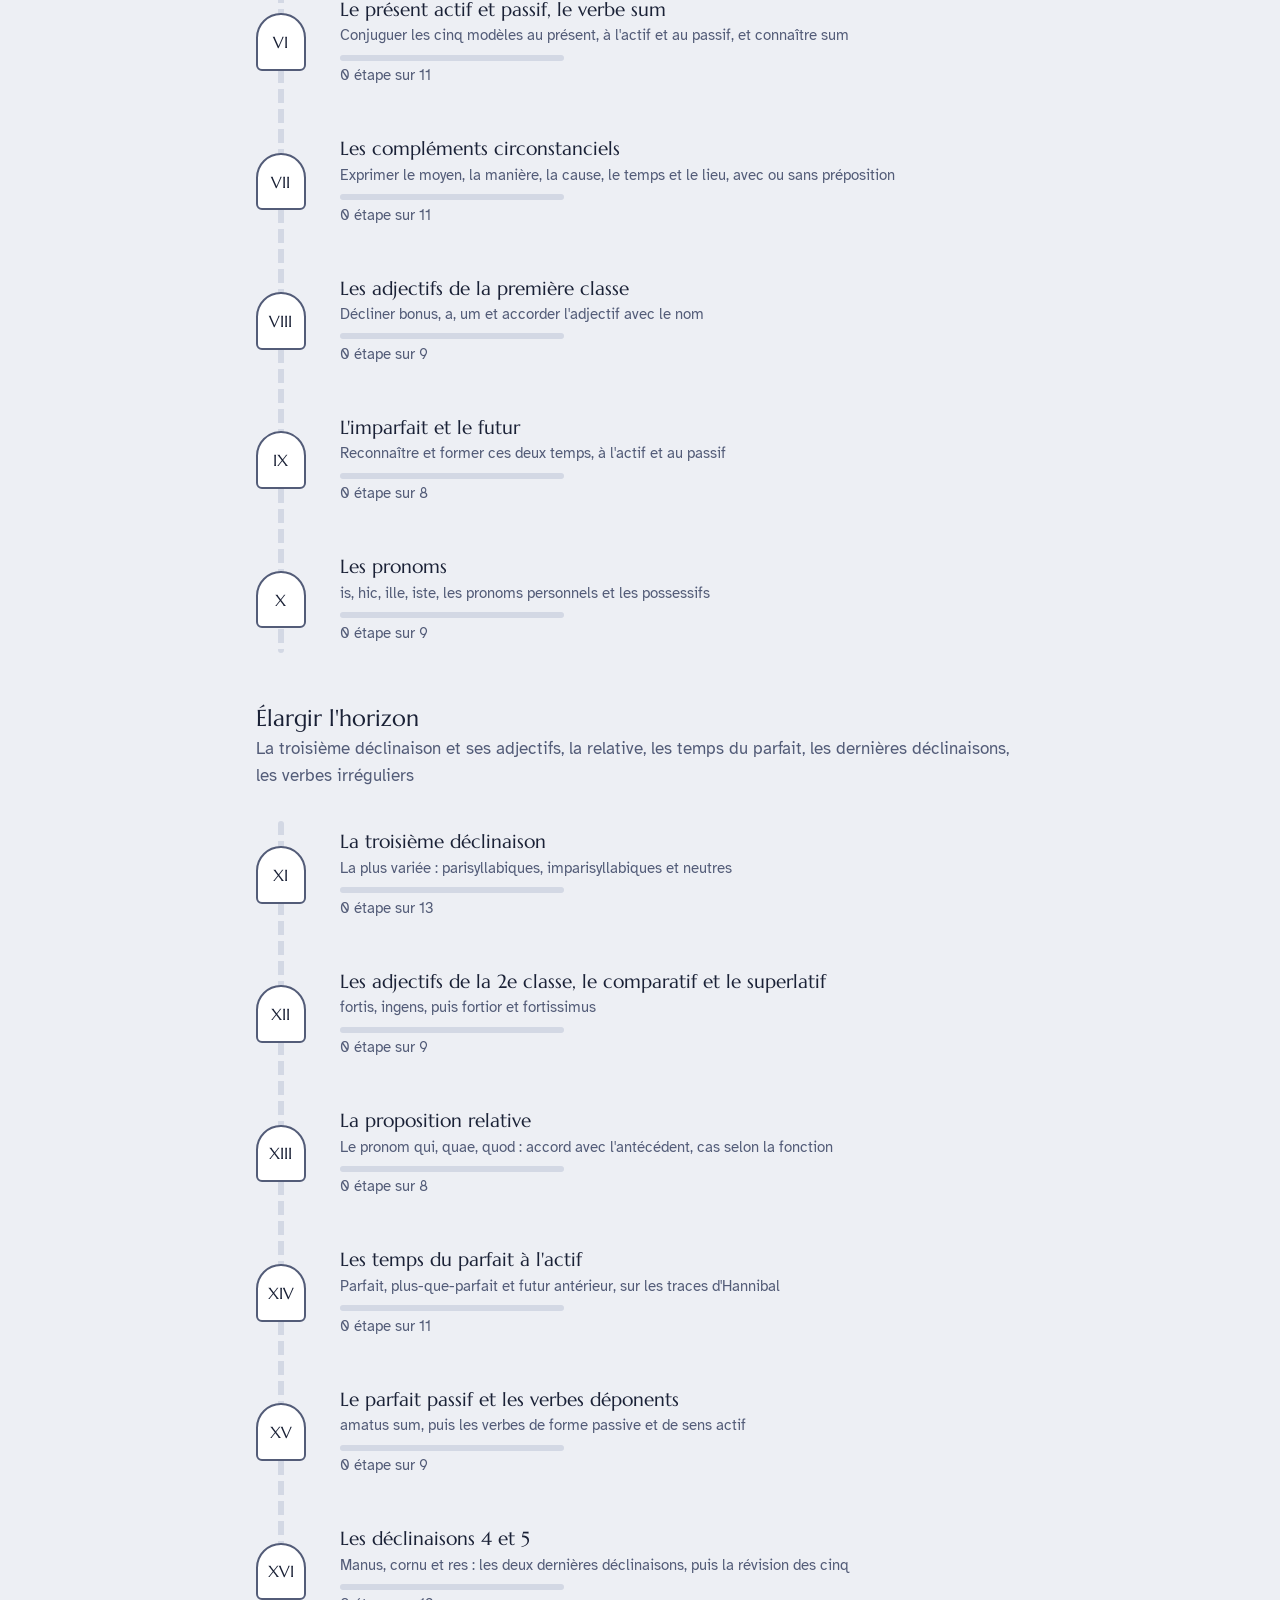
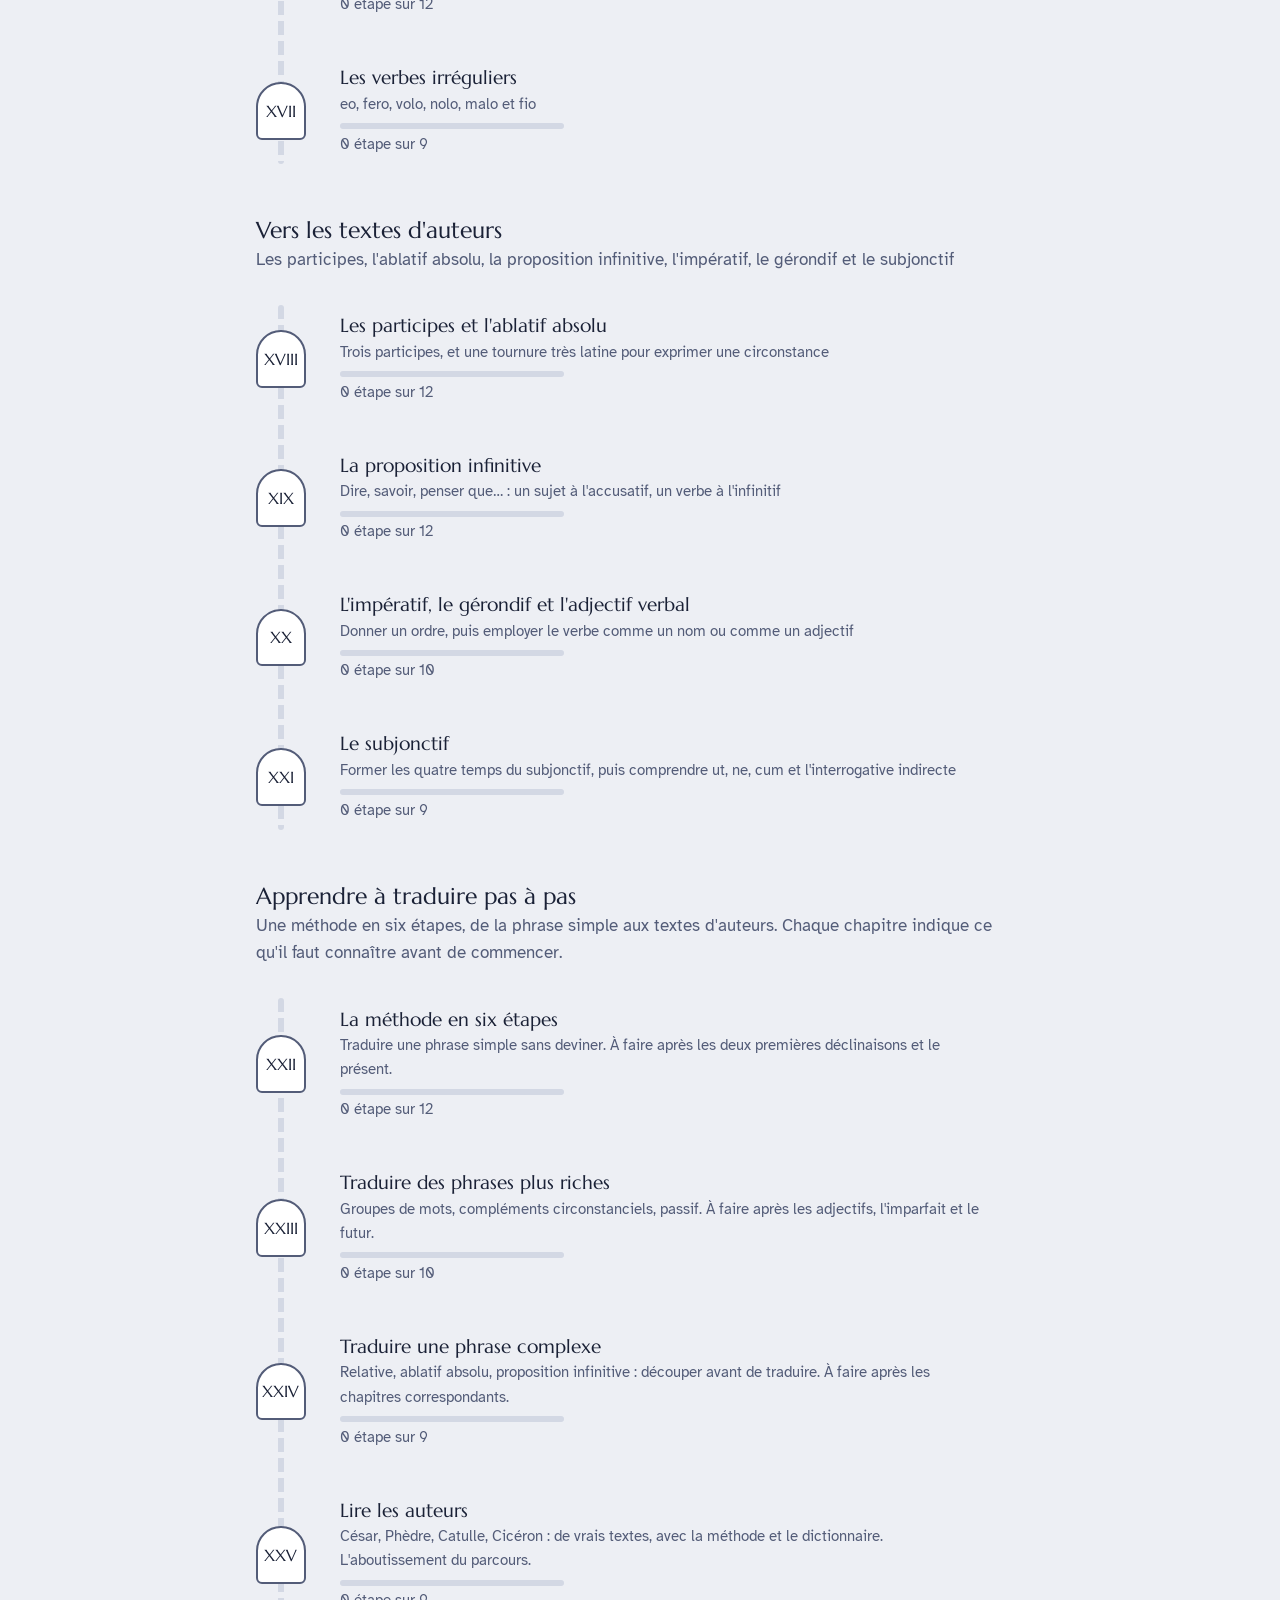
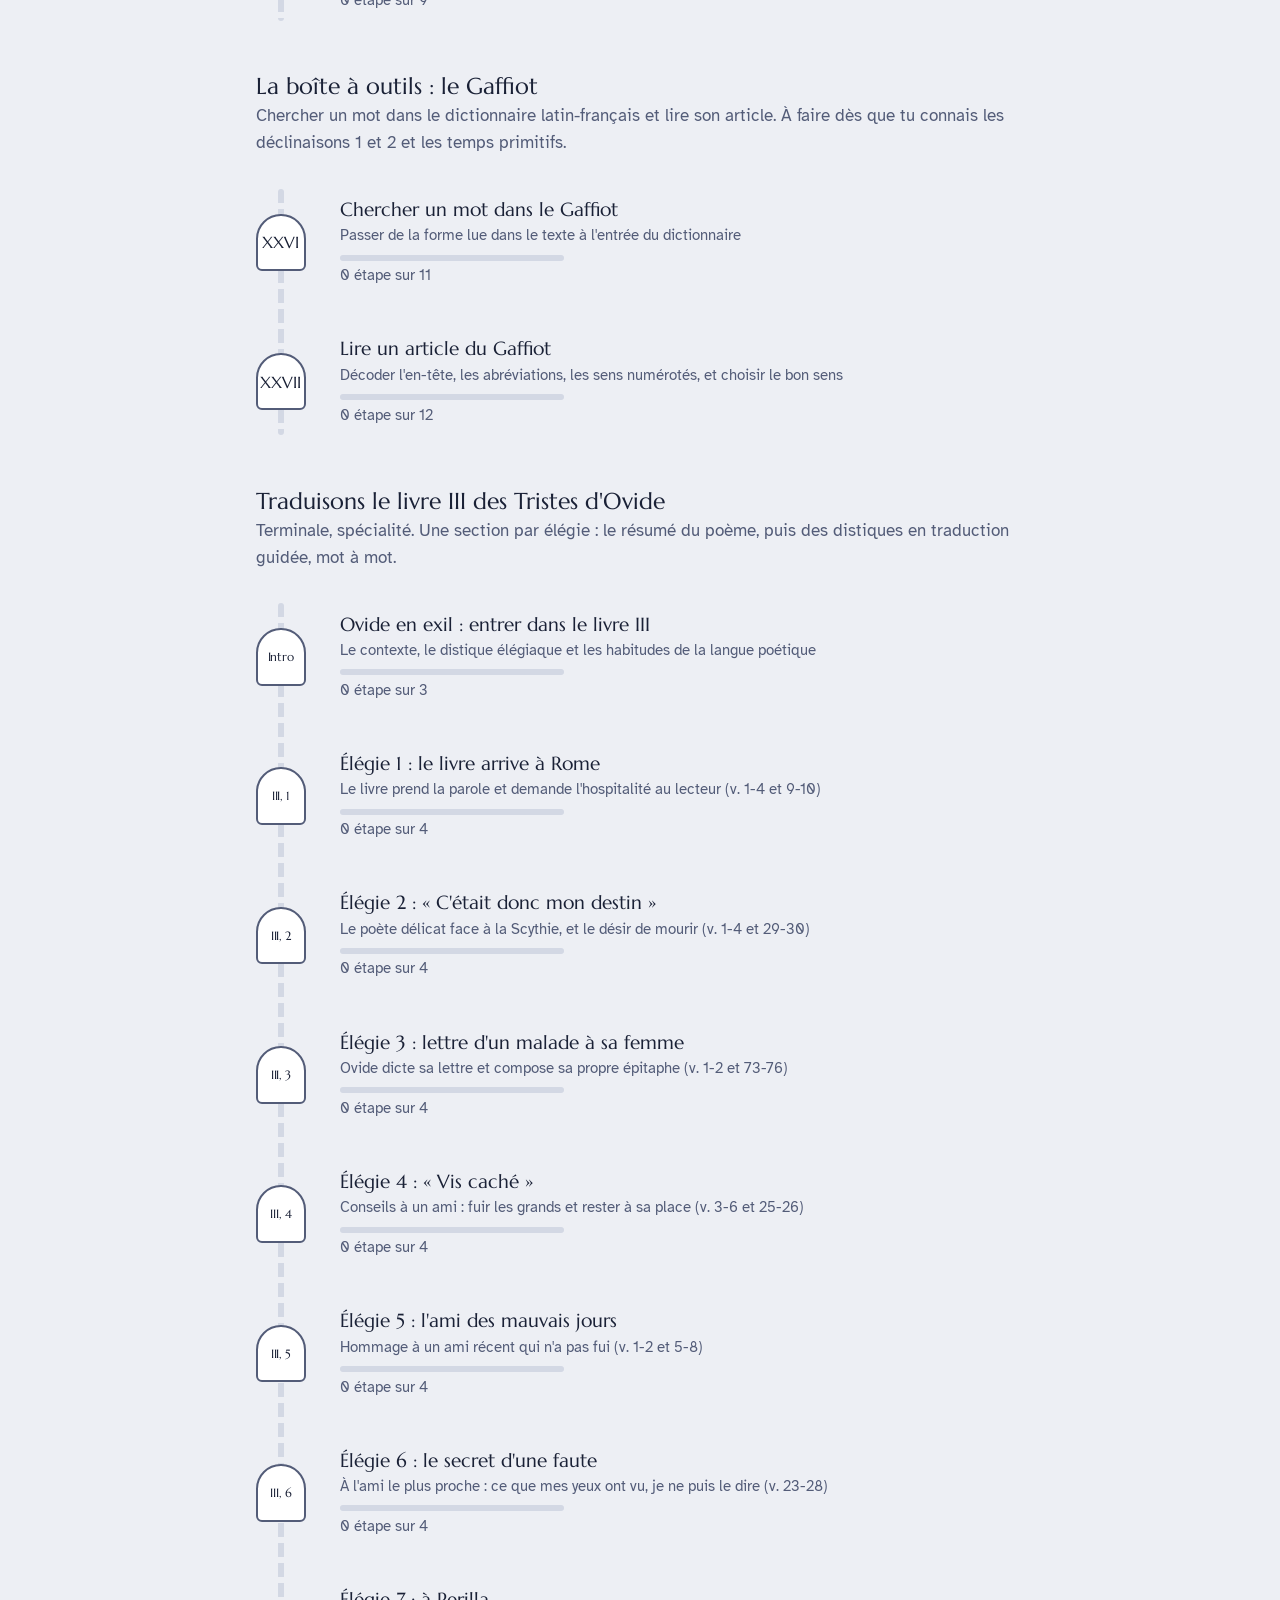
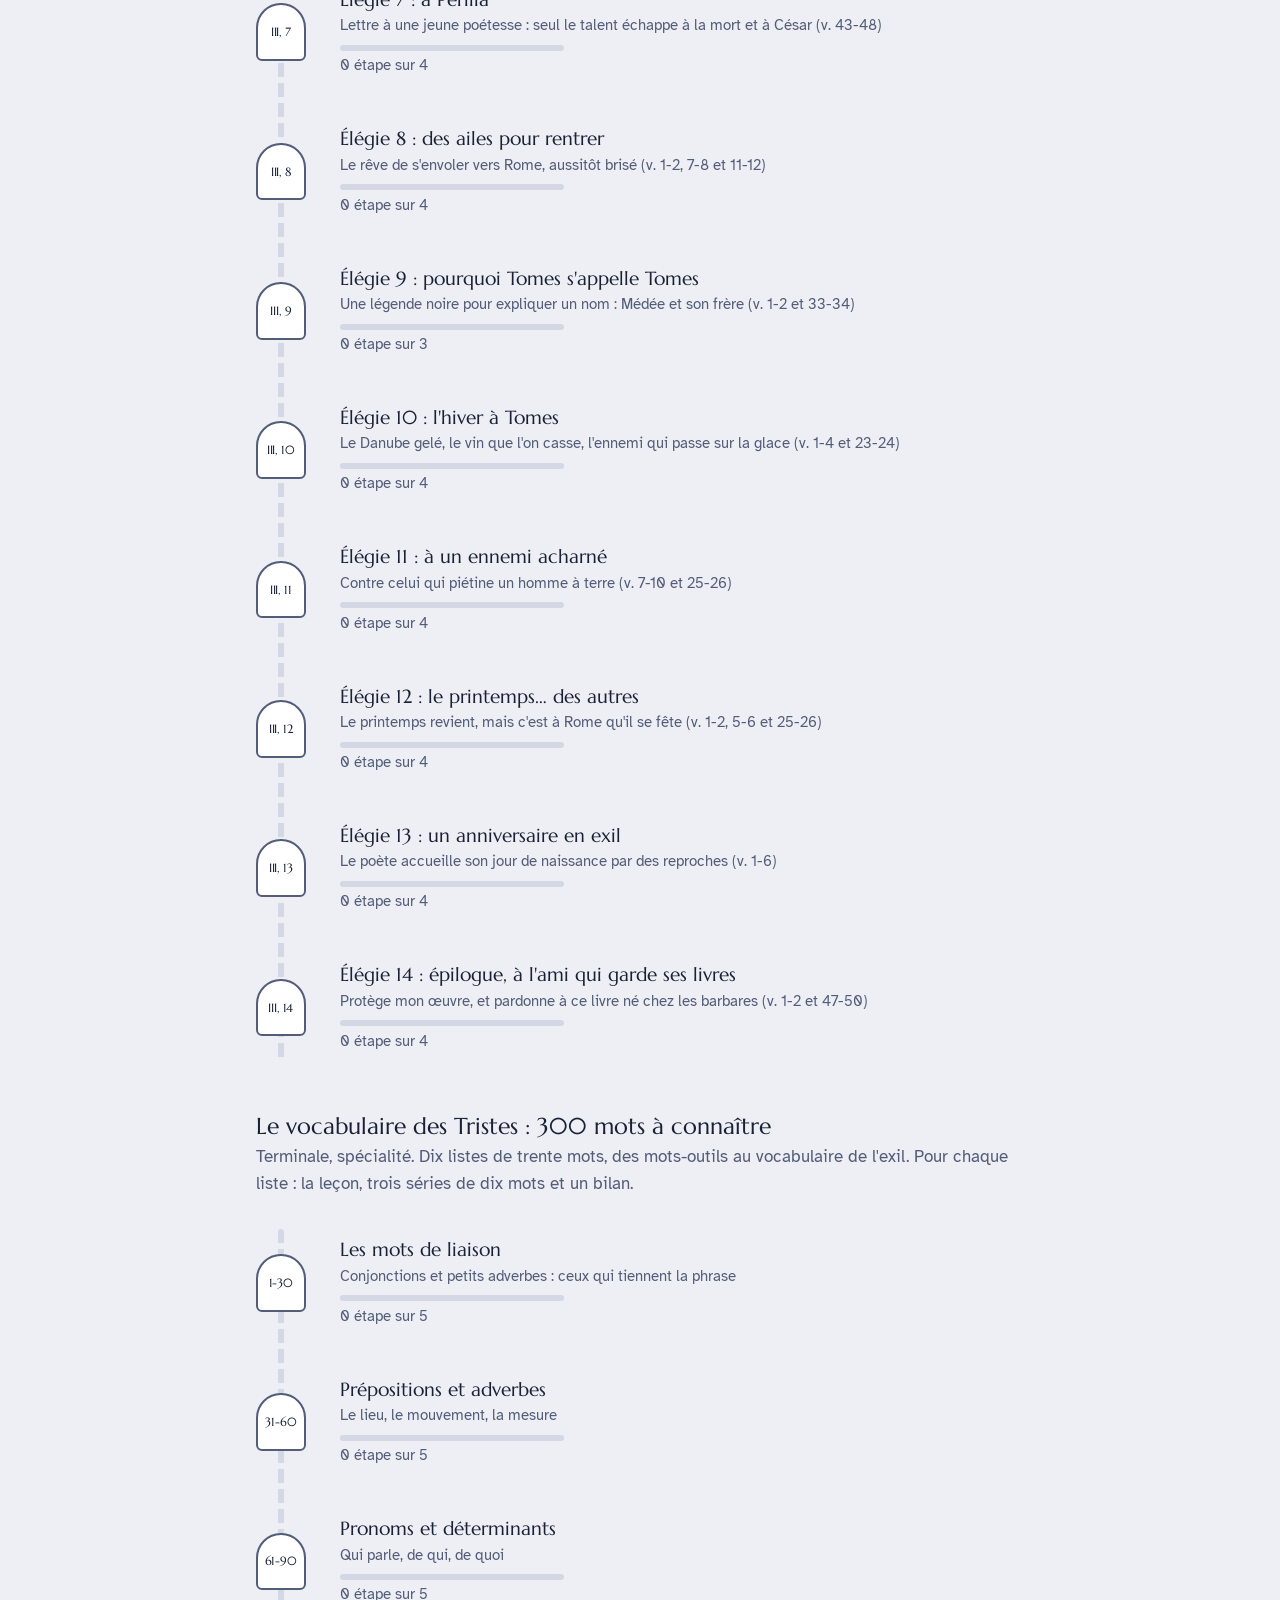
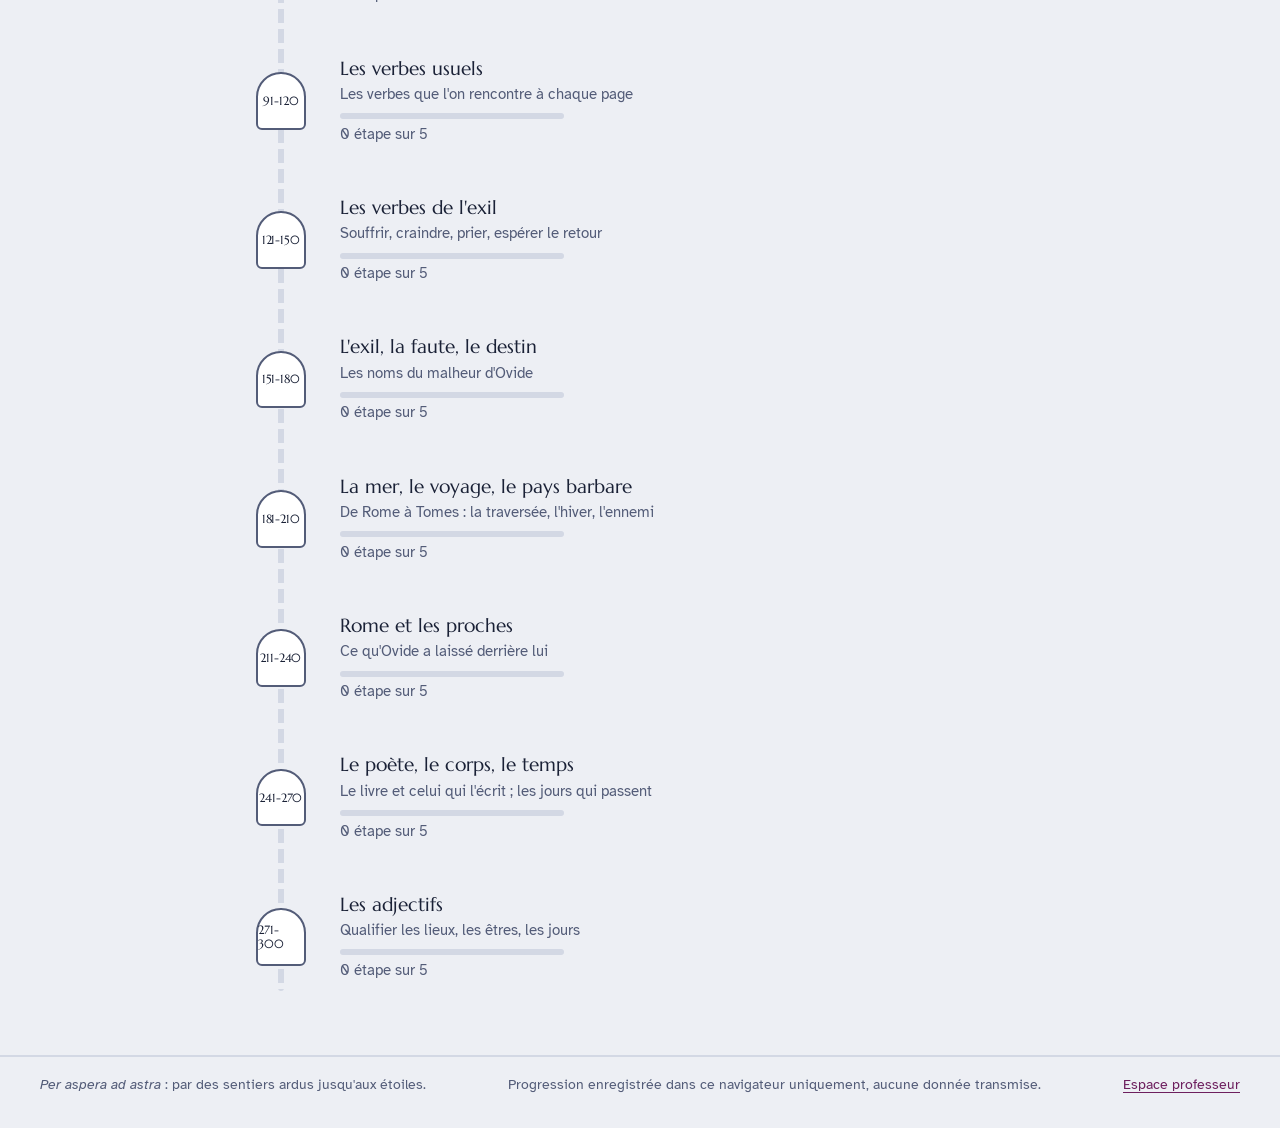
==== commit 84d3051c: "Nouveau titre du site Ad astra, le latin au lycée Antoine de Saint-Exupéry, La Rochelle.  Co-Authore" ====
--- a/index.html
+++ b/index.html
@@ -3,8 +3,8 @@
 <head>
 <meta charset="utf-8">
 <meta name="viewport" content="width=device-width, initial-scale=1">
-<title>Ad astra</title>
-<meta name="description" content="Vingt-sept chapitres pour apprendre la langue latine au lycée : leçons courtes, formes à écrire, analyses et traductions. Dans le navigateur, sans compte.">
+<title>Ad astra, le latin au lycée Antoine de Saint-Exupéry, La Rochelle</title>
+<meta name="description" content="Ad astra, le latin au lycée Antoine de Saint-Exupéry, La Rochelle : leçons courtes, formes à reconnaître, analyses et traductions. Dans le navigateur, sans compte.">
 <link rel="preconnect" href="https://fonts.googleapis.com">
 <link rel="preconnect" href="https://fonts.gstatic.com" crossorigin>
 <link rel="stylesheet" href="https://fonts.googleapis.com/css2?family=Atkinson+Hyperlegible:ital,wght@0,400;0,700;1,400;1,700&family=Marcellus&display=swap">
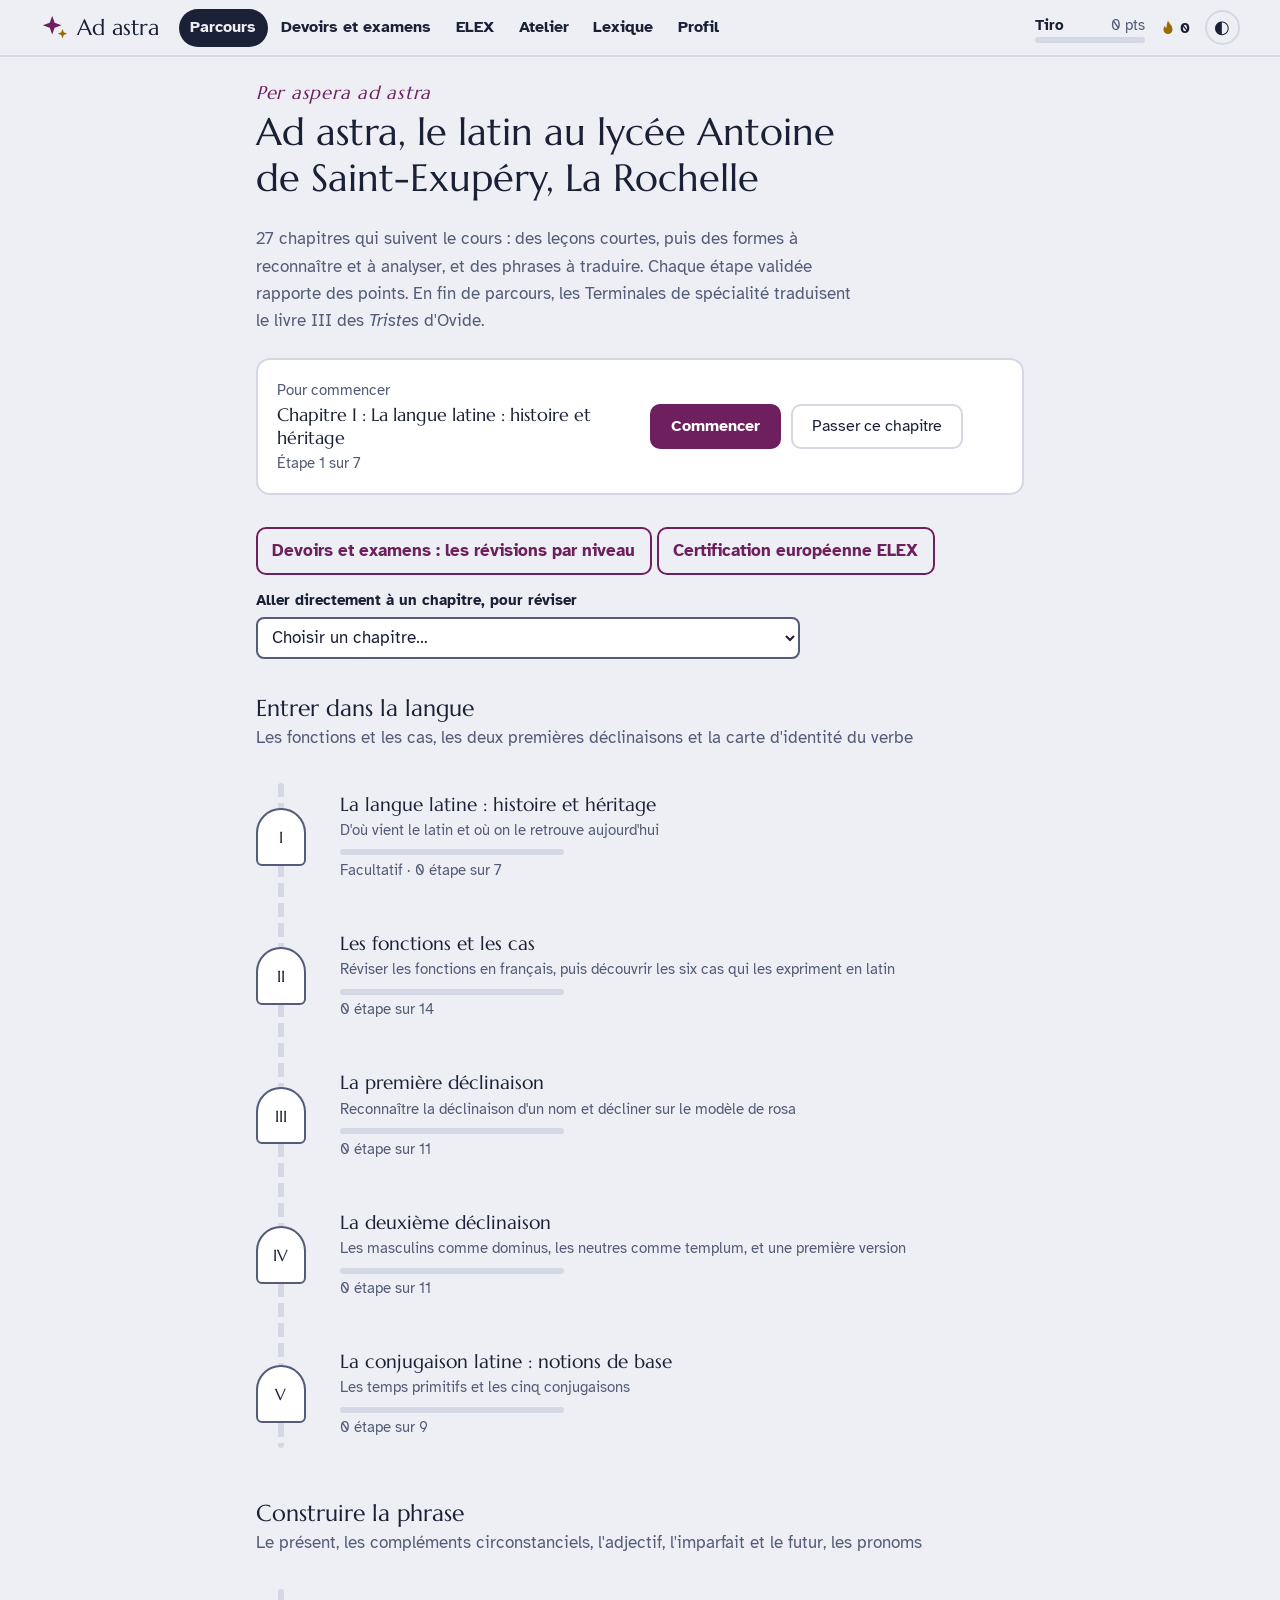
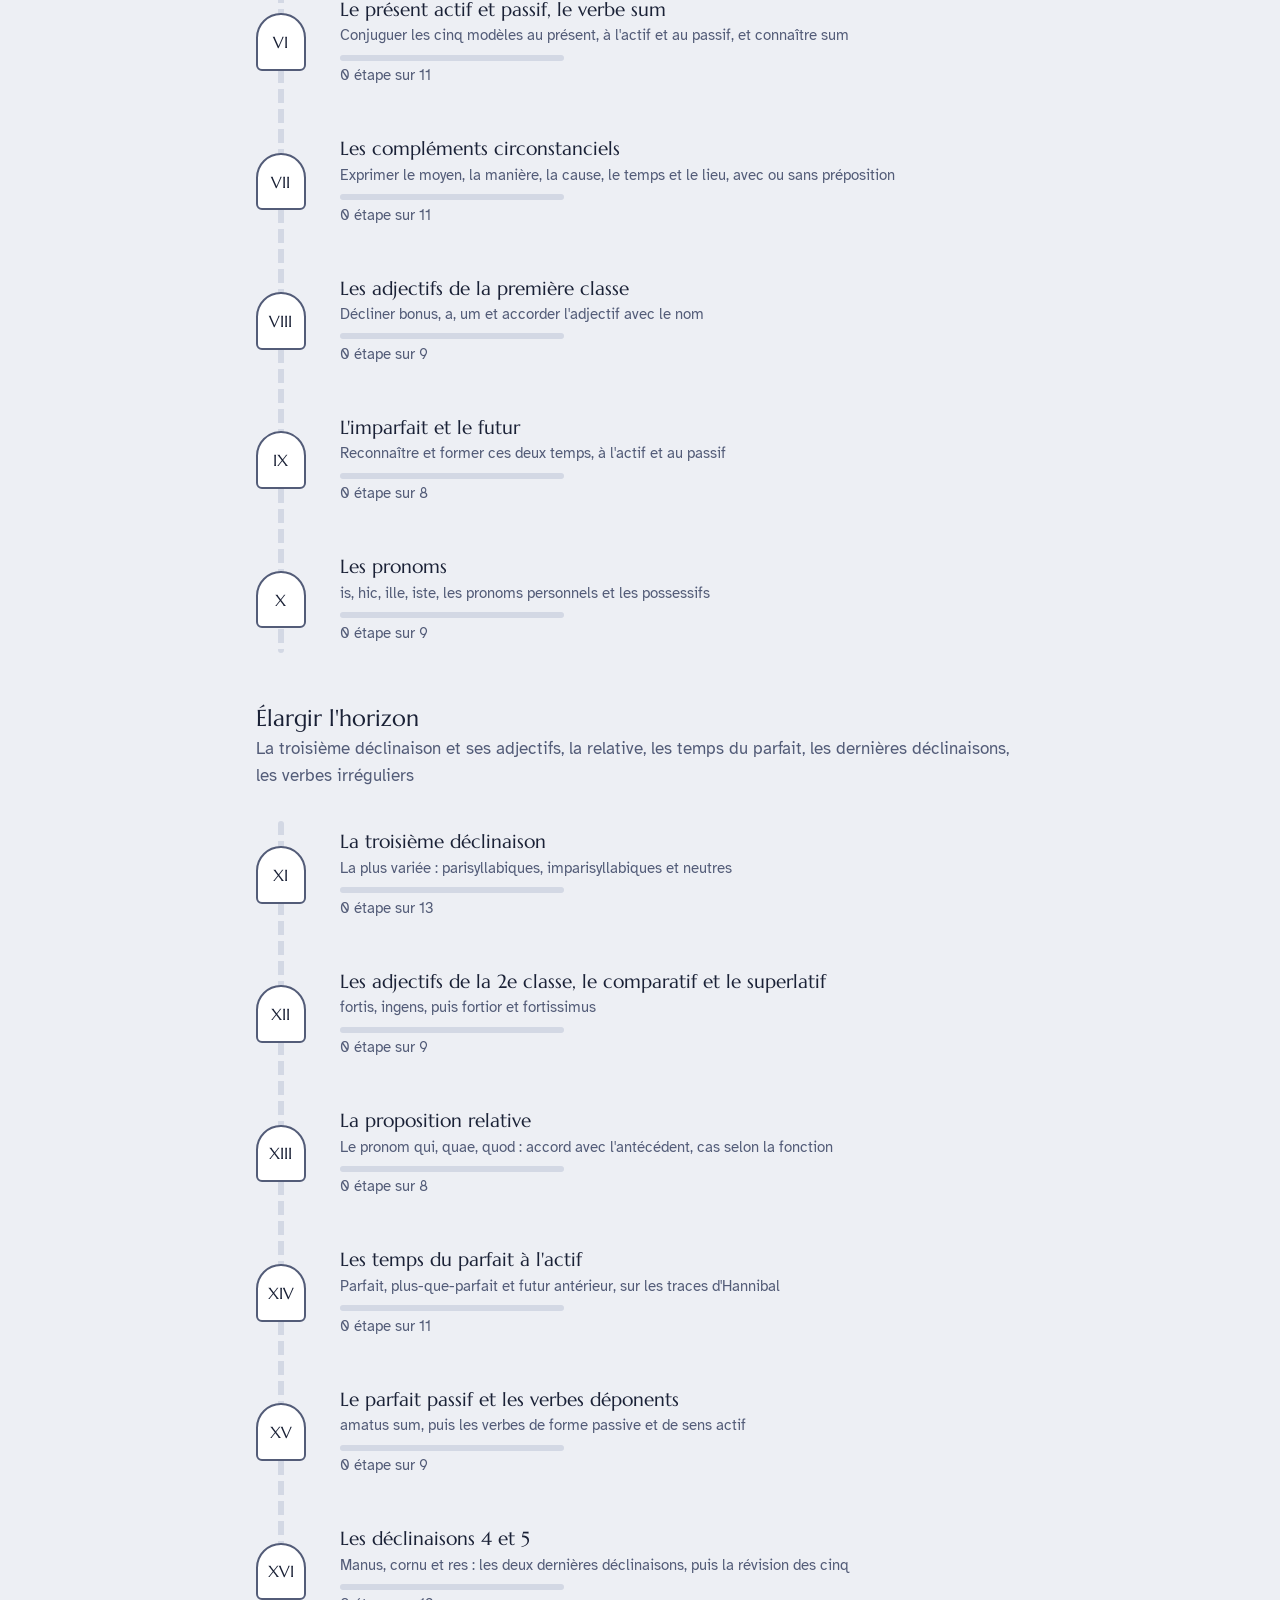
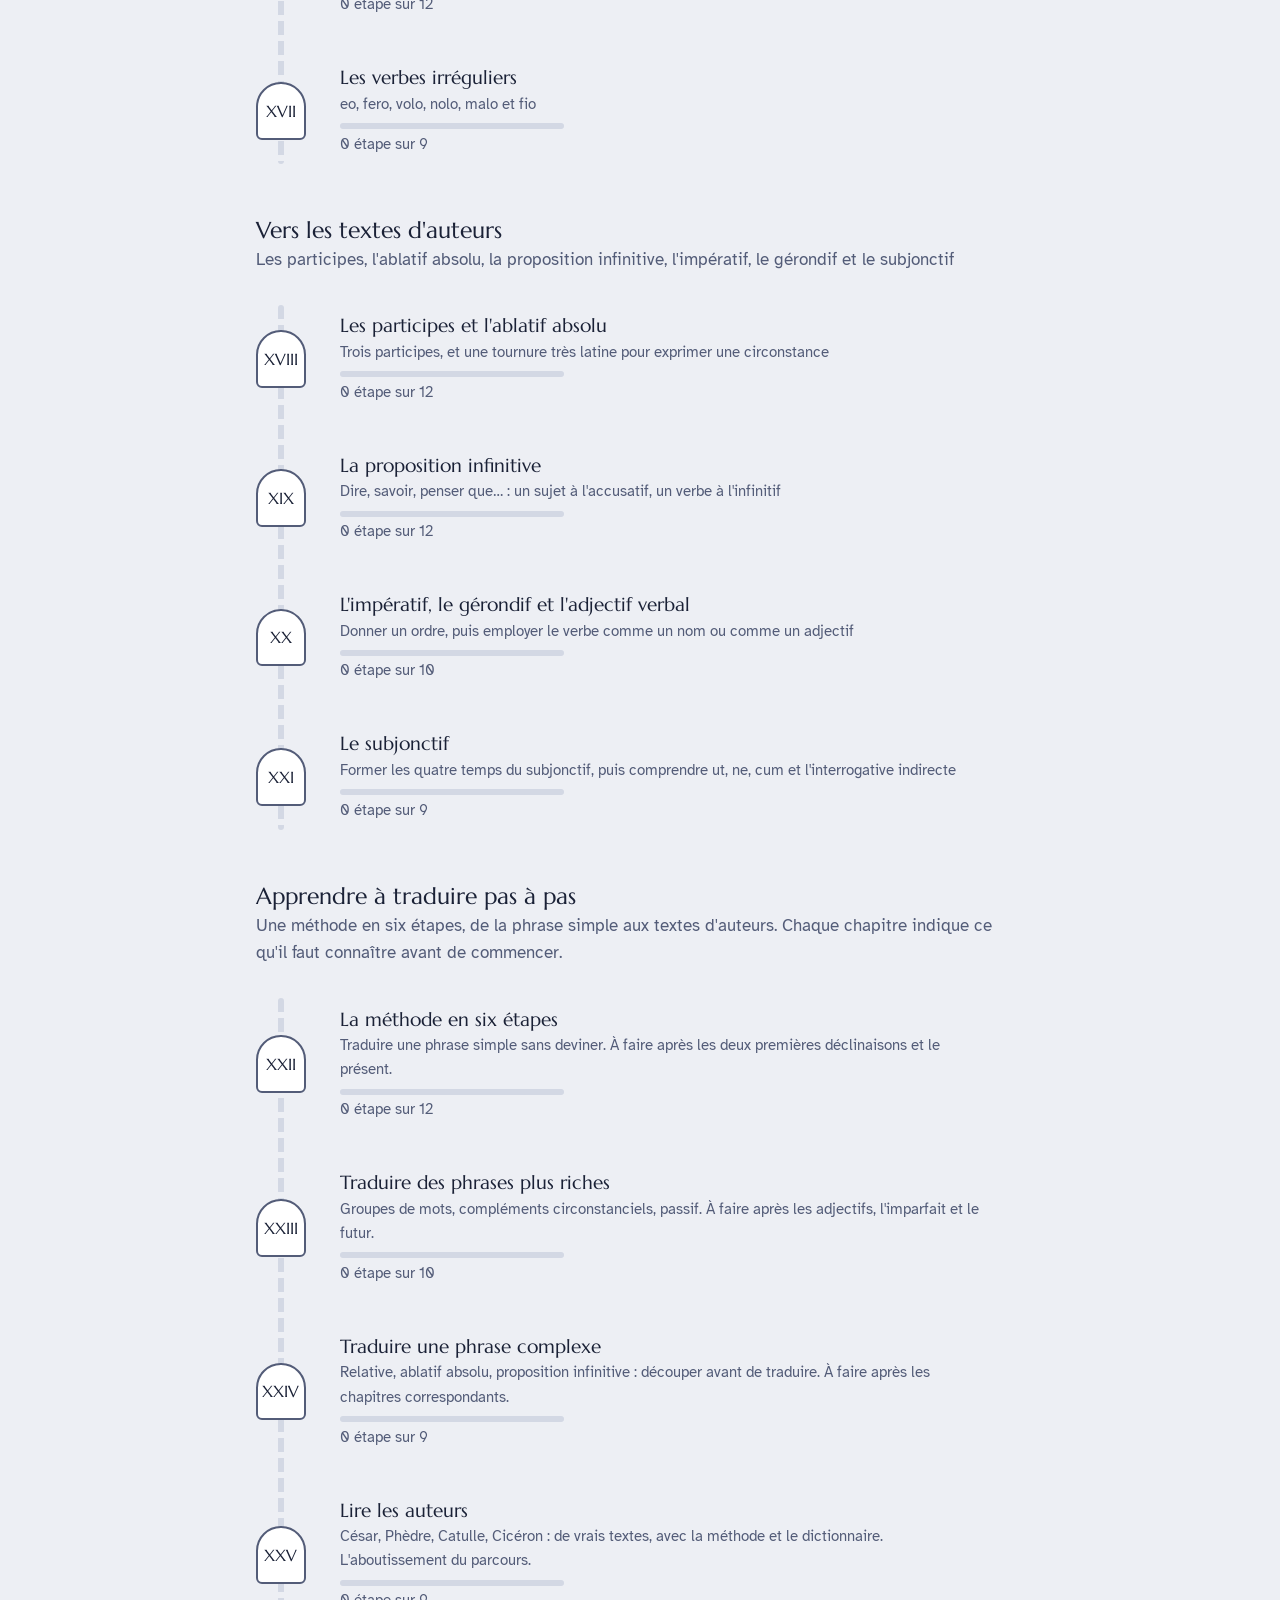
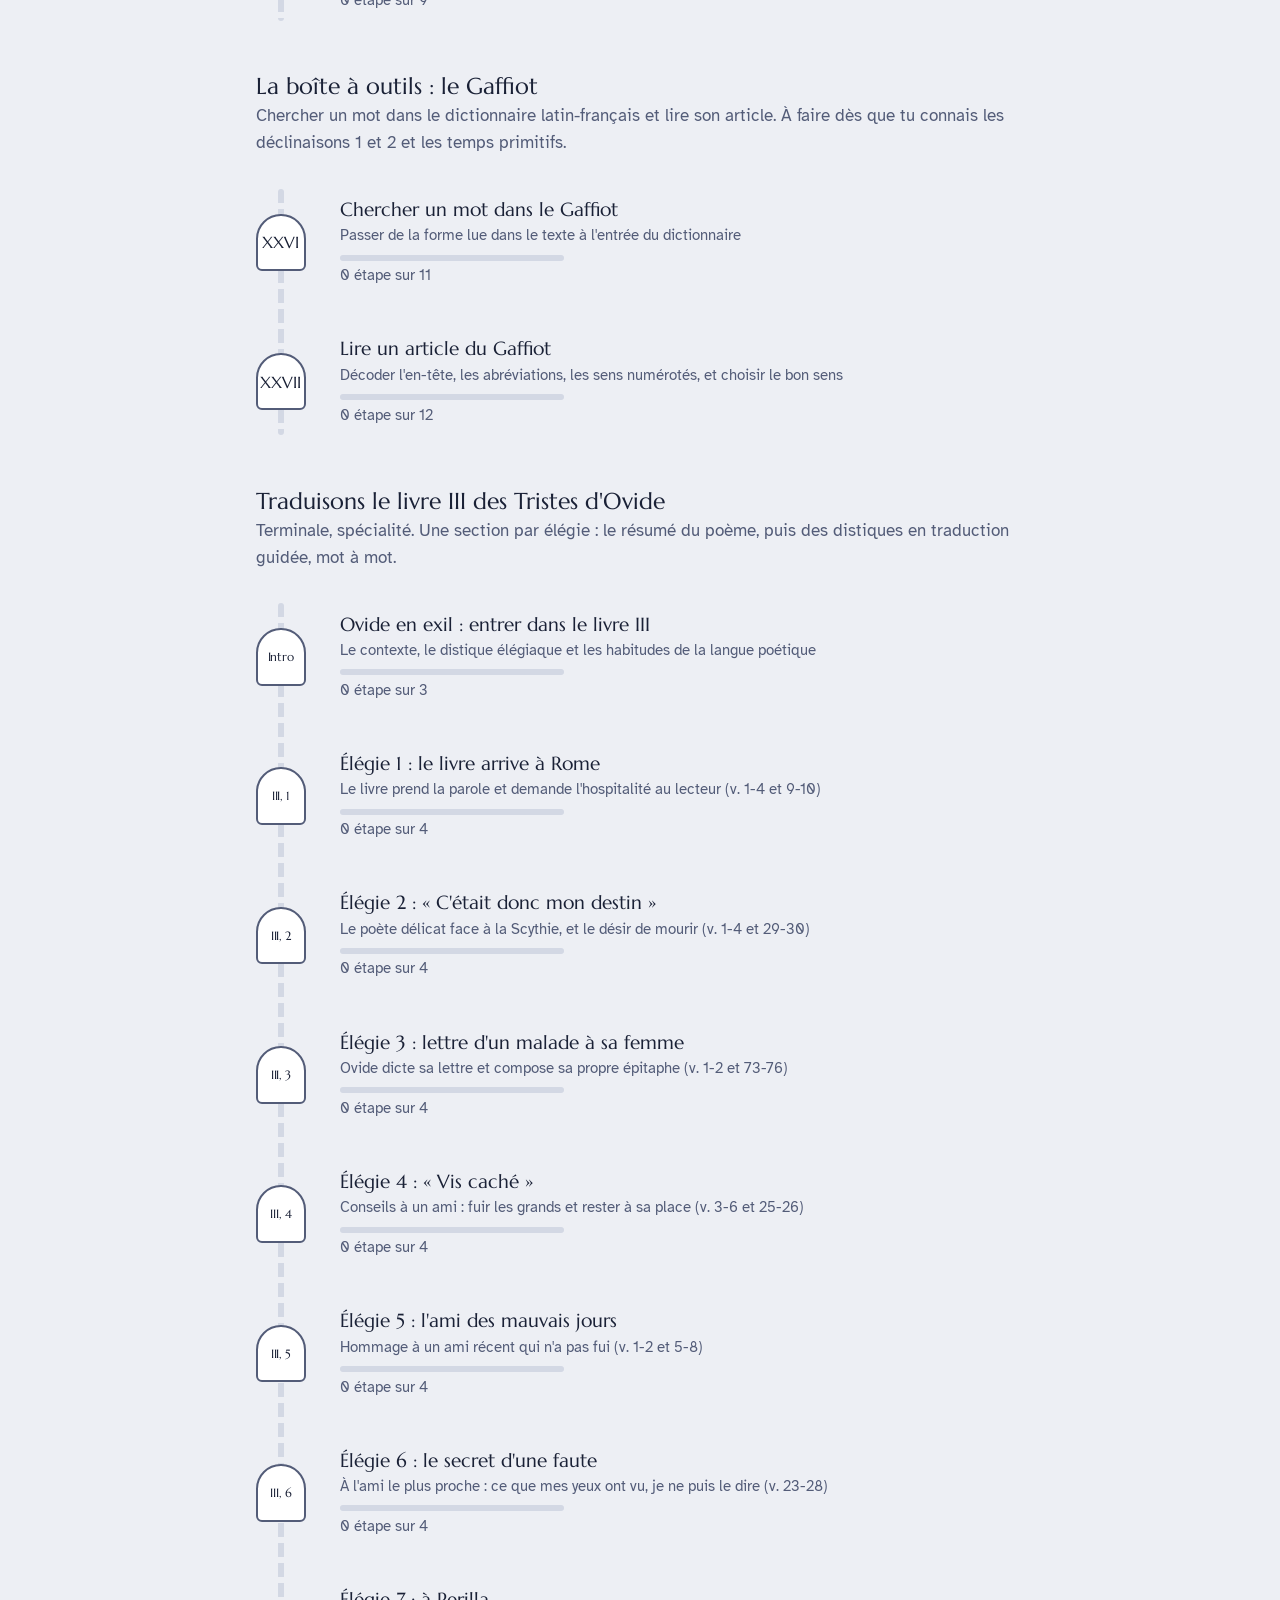
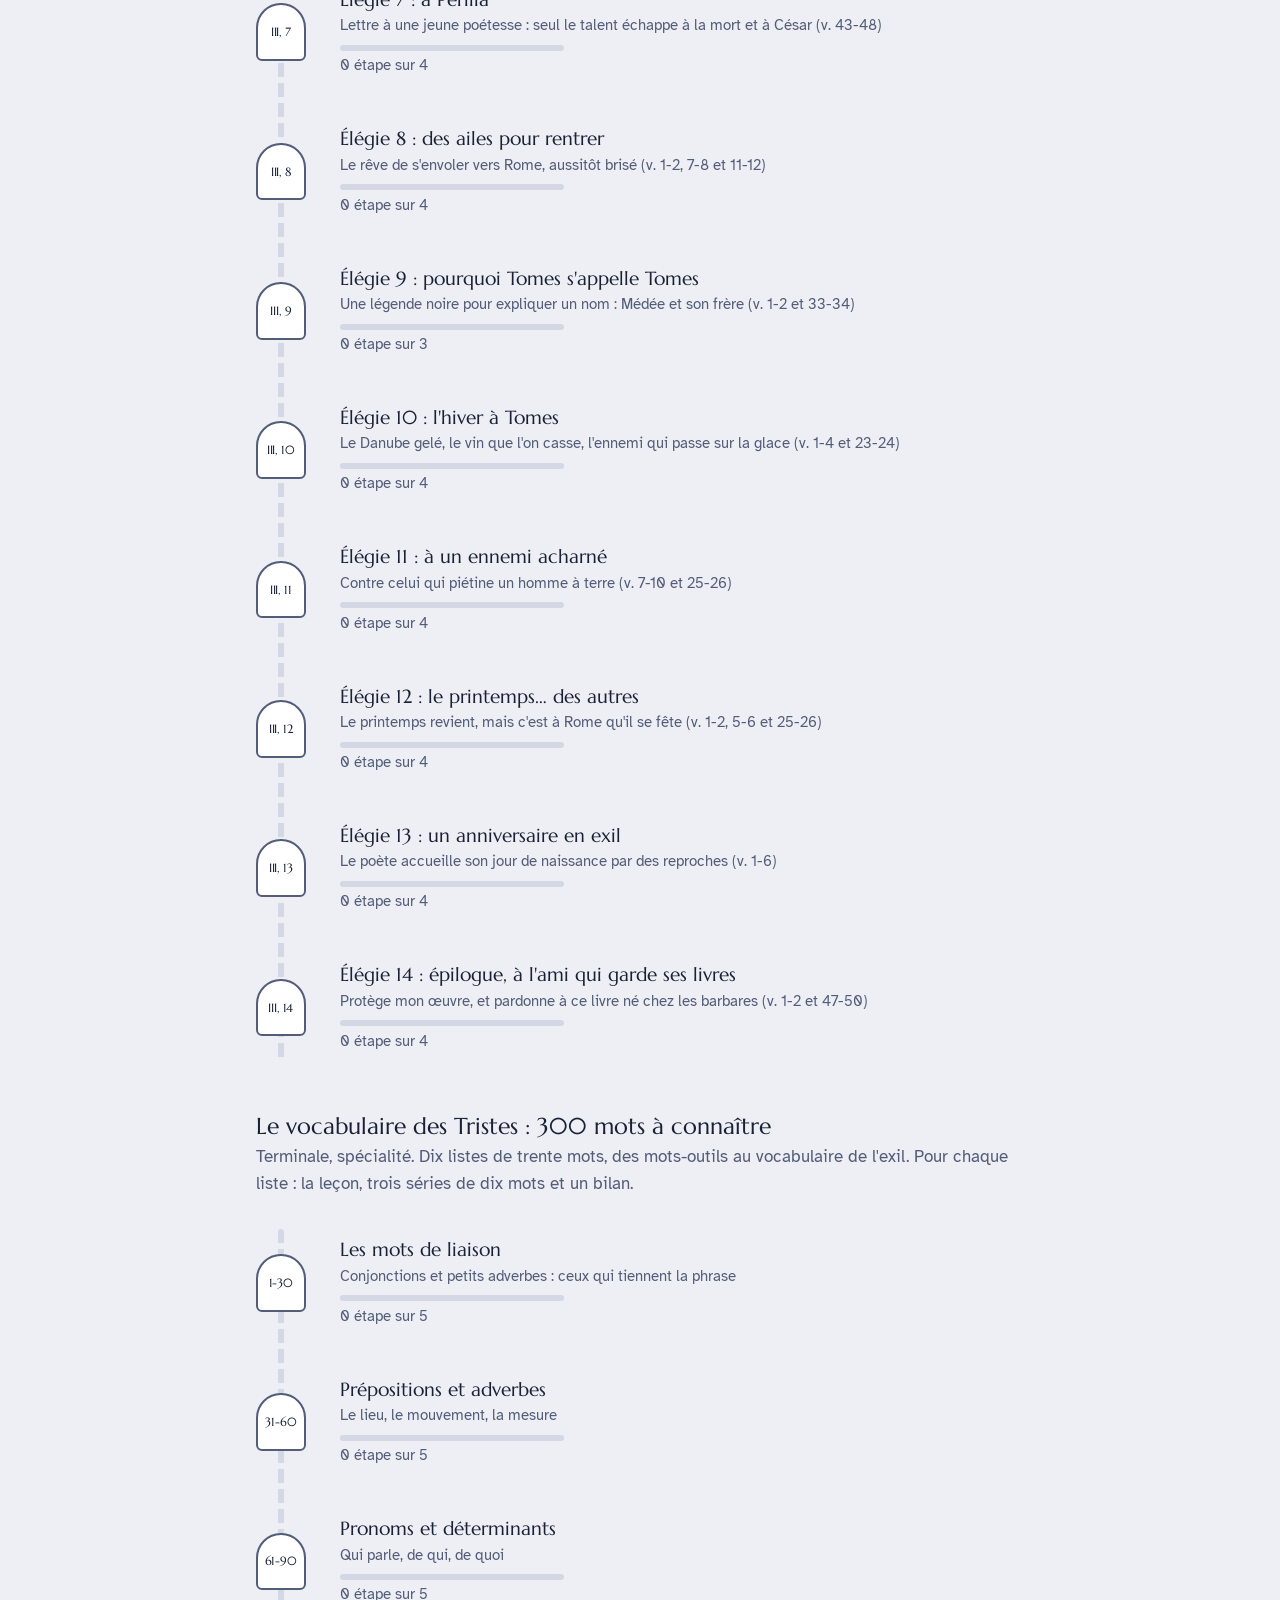
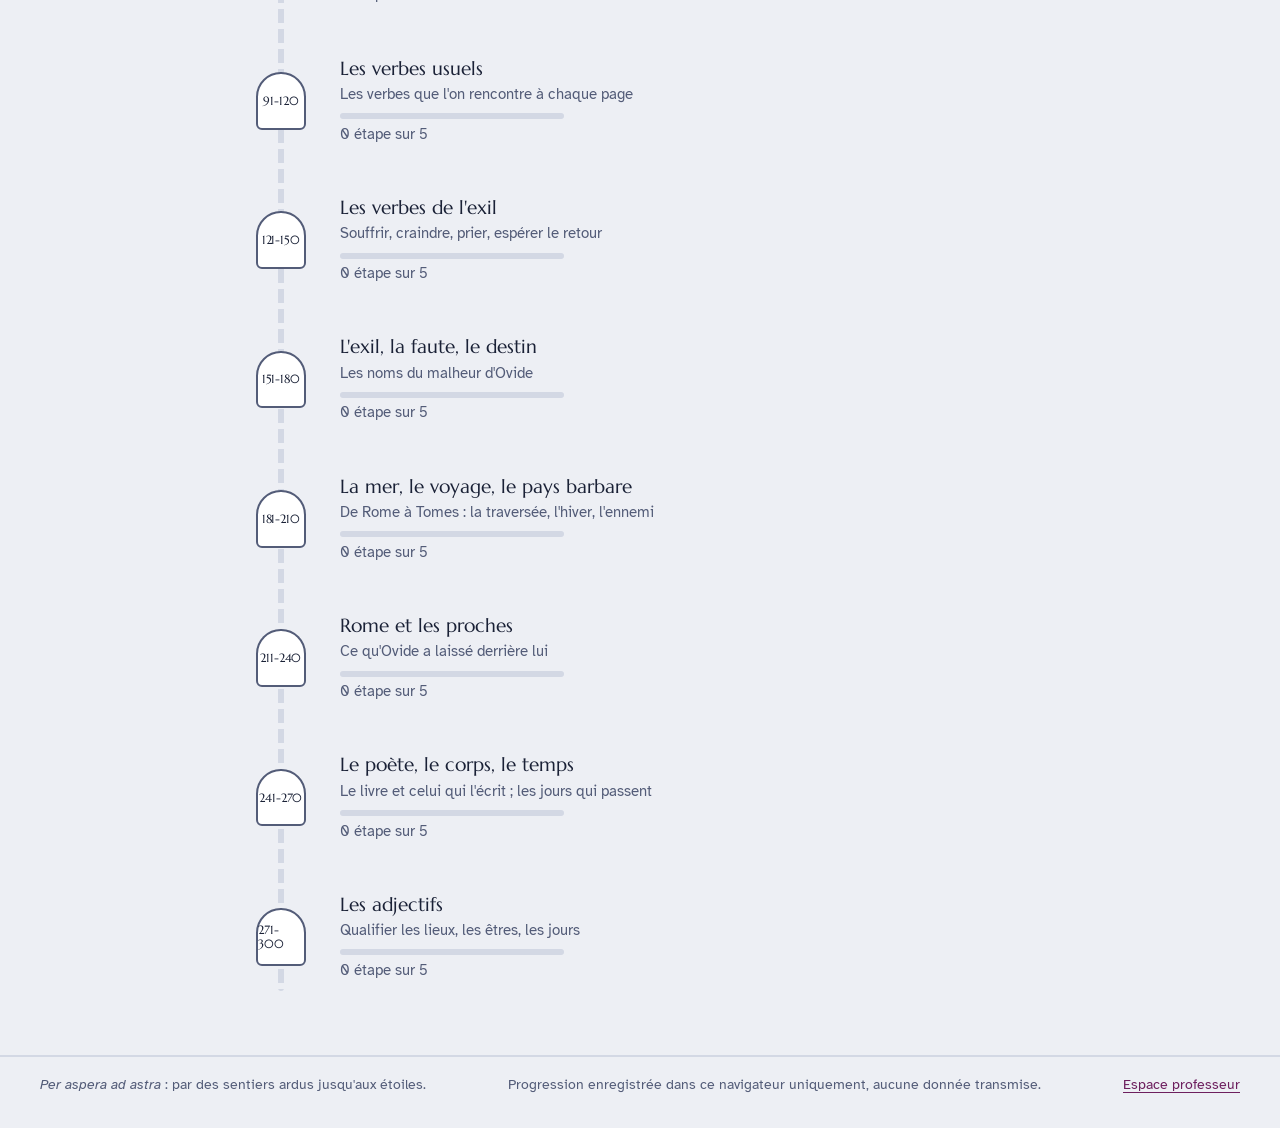
==== commit 28083890: "Ajouter la préparation à la certification ELEX Onglet ELEX : présentation de la certification, puis " ====
--- a/index.html
+++ b/index.html
@@ -19,6 +19,7 @@
   <nav class="principal" aria-label="Navigation principale">
     <a href="#parcours" data-onglet="parcours">Parcours</a>
     <a href="#devoirs" data-onglet="devoirs">Devoirs<span class="long"> et examens</span></a>
+    <a href="#elex" data-onglet="elex">ELEX</a>
     <a href="#atelier" data-onglet="atelier">Atelier</a>
     <a href="#lexique" data-onglet="lexique">Lexique</a>
     <a href="#profil" data-onglet="profil">Profil</a>
@@ -63,6 +64,7 @@
 <script src="js/contenu12.js"></script>
 <script src="js/lexique.js"></script>
 <script src="js/contenu13.js"></script>
+<script src="js/contenu14.js"></script>
 <script src="js/app.js"></script>
 </body>
 </html>
--- a/style.css
+++ b/style.css
@@ -372,3 +372,28 @@
 ol.vers li:nth-child(even) { padding-left: 1.2rem; }
 .mots-liste th { font-style: italic; font-weight: 700; text-align: left; }
 .phrase .lat { line-height: 1.6; }
+
+/* Certification ELEX : sujets d'examen */
+.elex-niveaux { display: flex; flex-wrap: wrap; gap: .5rem; margin: 1rem 0; }
+.elex-niveaux a { font-weight: 700; padding: .5rem .9rem; border: 2px solid var(--pourpre); border-radius: 999px; text-decoration: none; color: var(--pourpre); }
+.ex-texte { position: sticky; top: 0; z-index: 5; background: var(--carte); border: 2px solid var(--pourpre); border-radius: 12px; padding: .5rem .9rem; margin: .8rem 0 1rem; max-height: 46vh; overflow: auto; }
+.ex-texte summary { font-weight: 700; cursor: pointer; color: var(--pourpre); }
+.ex-lat ol { margin: .5rem 0; padding-left: 2.2rem; } .ex-lat li { font-style: italic; line-height: 1.6; } .ex-lat li::marker { font-style: normal; font-size: .8rem; color: var(--encre2); }
+.ex-lat p { margin: .4rem 0; } .ex-voc { font-size: .9rem; color: var(--encre2); border-top: 1px solid var(--trait); padding-top: .5rem; }
+.ex-barre { display: flex; align-items: center; gap: .8rem; flex-wrap: wrap; } #ex-temps { font-weight: 700; }
+.ex-sec { margin: 1.6rem 0 .6rem; border-bottom: 2px solid var(--pourpre); padding-bottom: .2rem; }
+.ex-q { border: 1px solid var(--trait); border-radius: 10px; padding: .6rem .8rem; margin: 0 0 .7rem; min-width: 0; }
+.ex-q legend { font-weight: 400; padding: 0 .3rem; float: left; width: 100%; margin-bottom: .4rem; } .ex-q legend b { color: var(--pourpre); }
+.ex-n { display: inline-block; min-width: 1.7rem; text-align: center; font-weight: 700; background: var(--encre); color: var(--marbre); border-radius: 6px; padding: 0 .3rem; margin-right: .3rem; font-size: .85rem; }
+.ex-ch { display: grid; gap: .3rem; clear: both; } .ex-ch label { display: flex; gap: .5rem; align-items: baseline; padding: .35rem .5rem; border-radius: 8px; cursor: pointer; }
+.ex-ch label:has(input:checked) { background: var(--trait); } .ex-ch label.bonne { outline: 2px solid var(--vert, #2e7d4f); }
+.grille-q { display: flex; flex-wrap: wrap; align-items: center; gap: .4rem .8rem; } .grille-q .ex-ch { display: flex; gap: .3rem; clear: none; } .grille-q small { flex-basis: 100%; }
+.grille-q .ex-ch label { border: 1px solid var(--trait); padding: .3rem .6rem; }
+.ex-q small { display: block; margin-top: .4rem; } .ex-q.juste { border-color: #2e7d4f; } .ex-q.faux { border-color: var(--minium); }
+.ex-bilan { border: 3px solid var(--trait); border-radius: 14px; padding: 1rem 1.2rem; margin-top: 1rem; text-align: center; }
+.ex-bilan.or { border-color: #C9A227; } .ex-bilan.argent { border-color: #8E9AAF; } .ex-bilan.bronze { border-color: #A8672F; }
+.ex-score { font-size: 2.4rem; font-weight: 800; margin: 0; } .ex-med { font-size: 1.2rem; font-weight: 700; margin: .2rem 0 .6rem; }
+@media (max-width: 700px) { nav.principal a { padding: .4rem .4rem; font-size: .86rem; } }
+@media (max-width: 370px) { nav.principal a { padding: .35rem .25rem; font-size: .78rem; } }
+.grille-q { display: grid; grid-template-columns: auto 1fr; align-items: center; gap: .3rem .8rem; padding: .4rem .7rem; margin-bottom: .4rem; }
+.grille-q small { grid-column: 1 / -1; margin: 0; } .grille-q small:empty { display: none; }
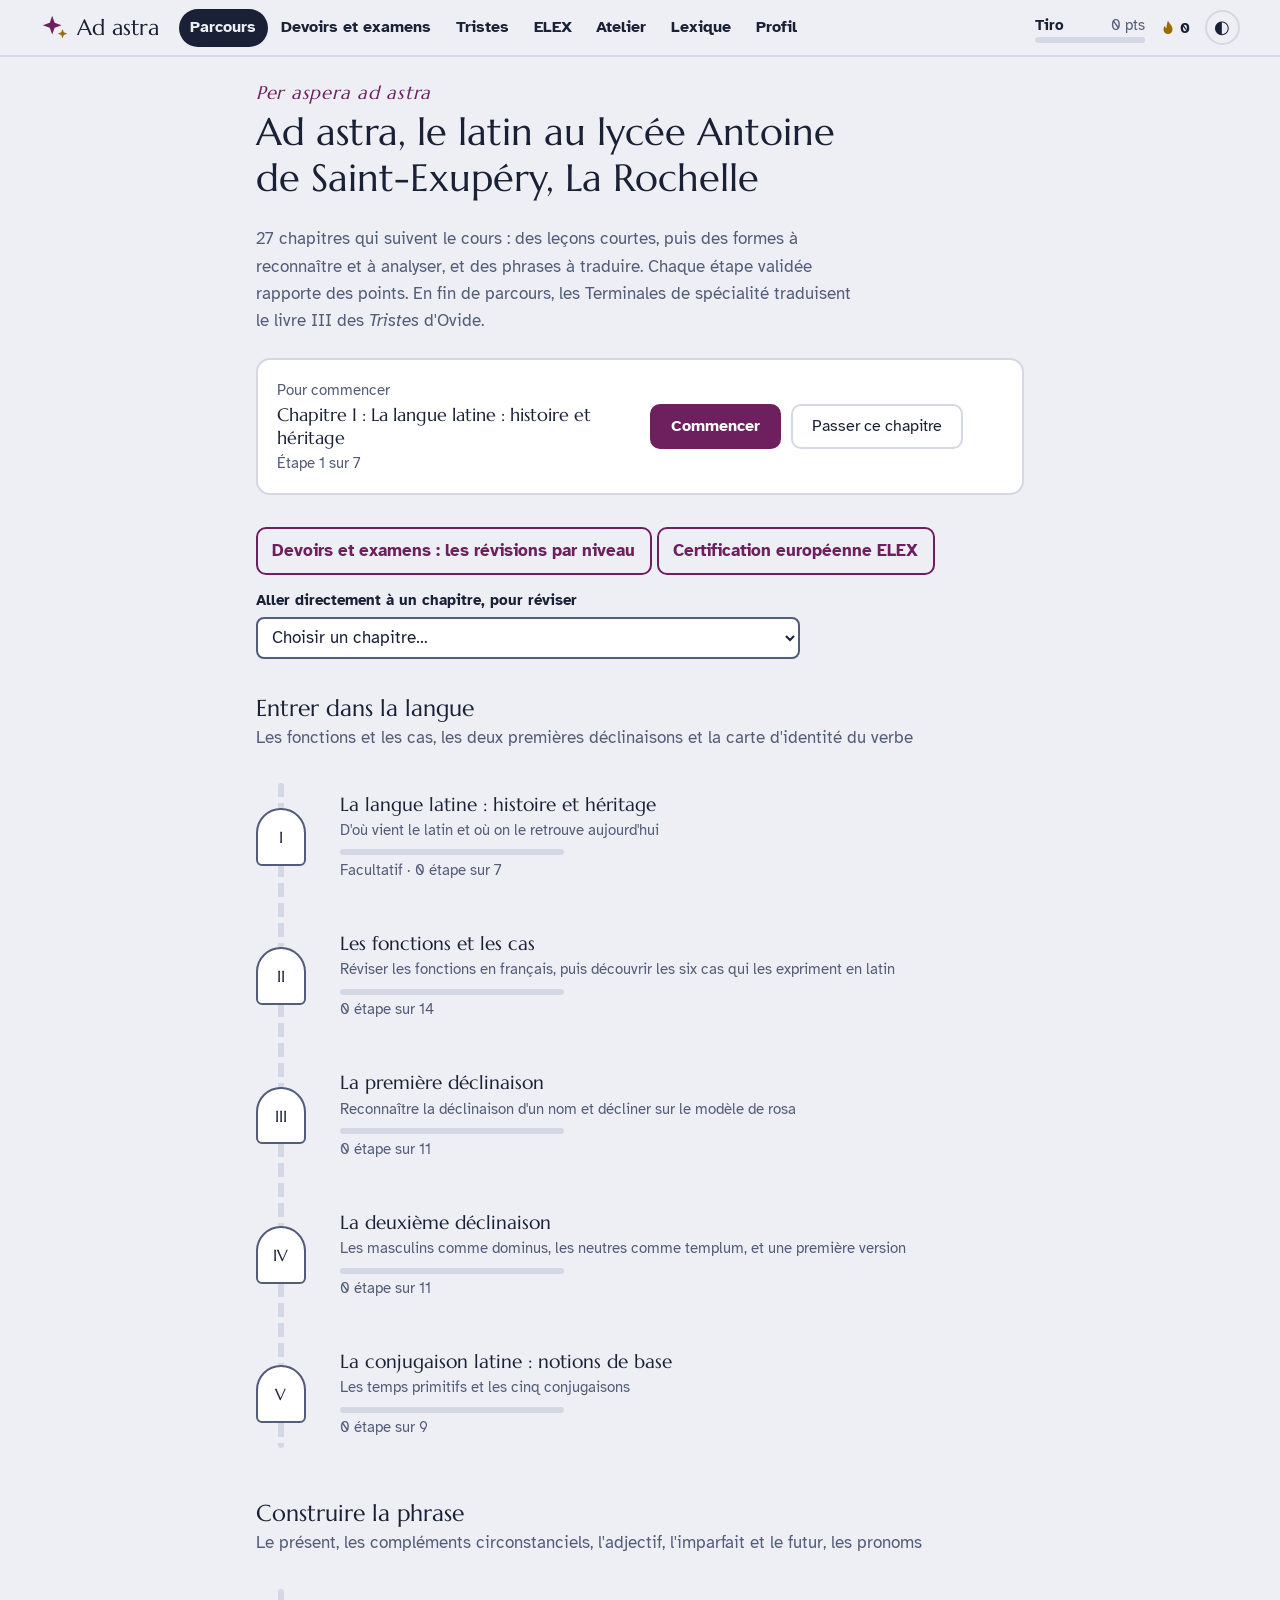
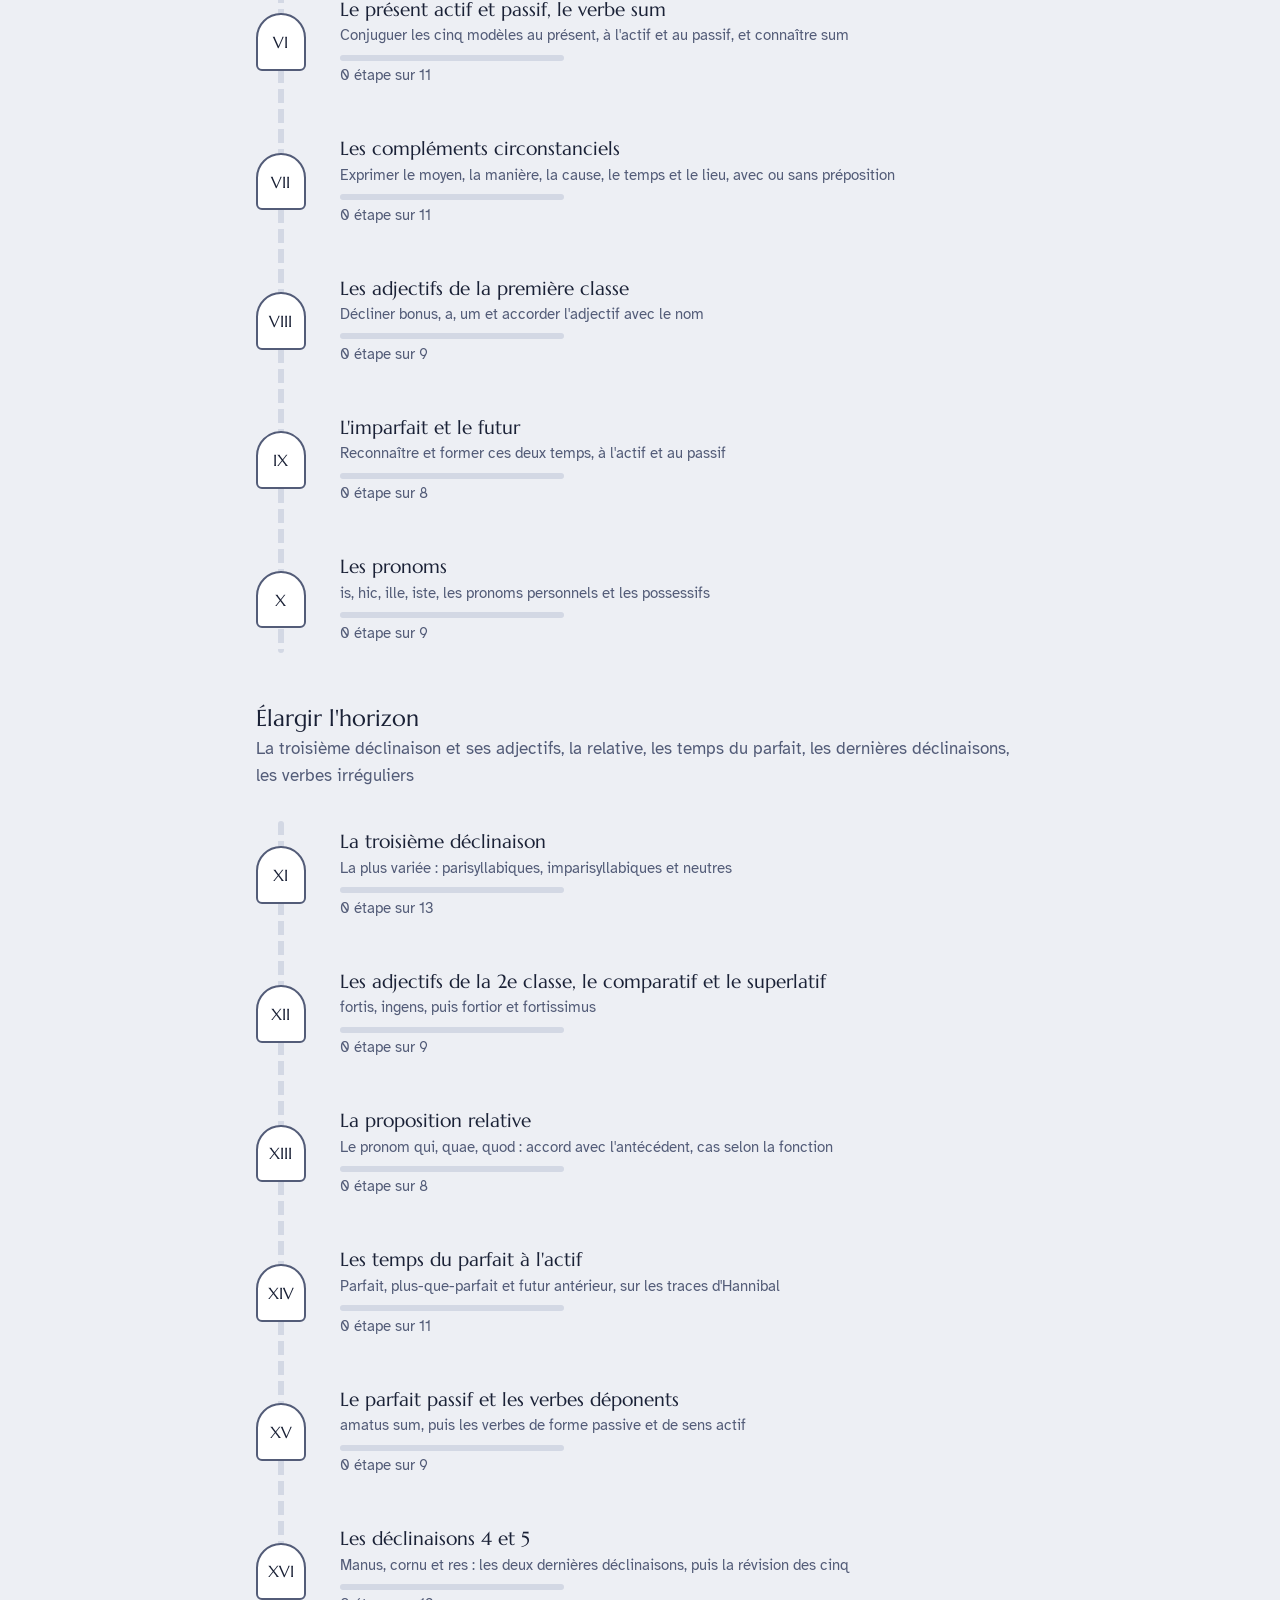
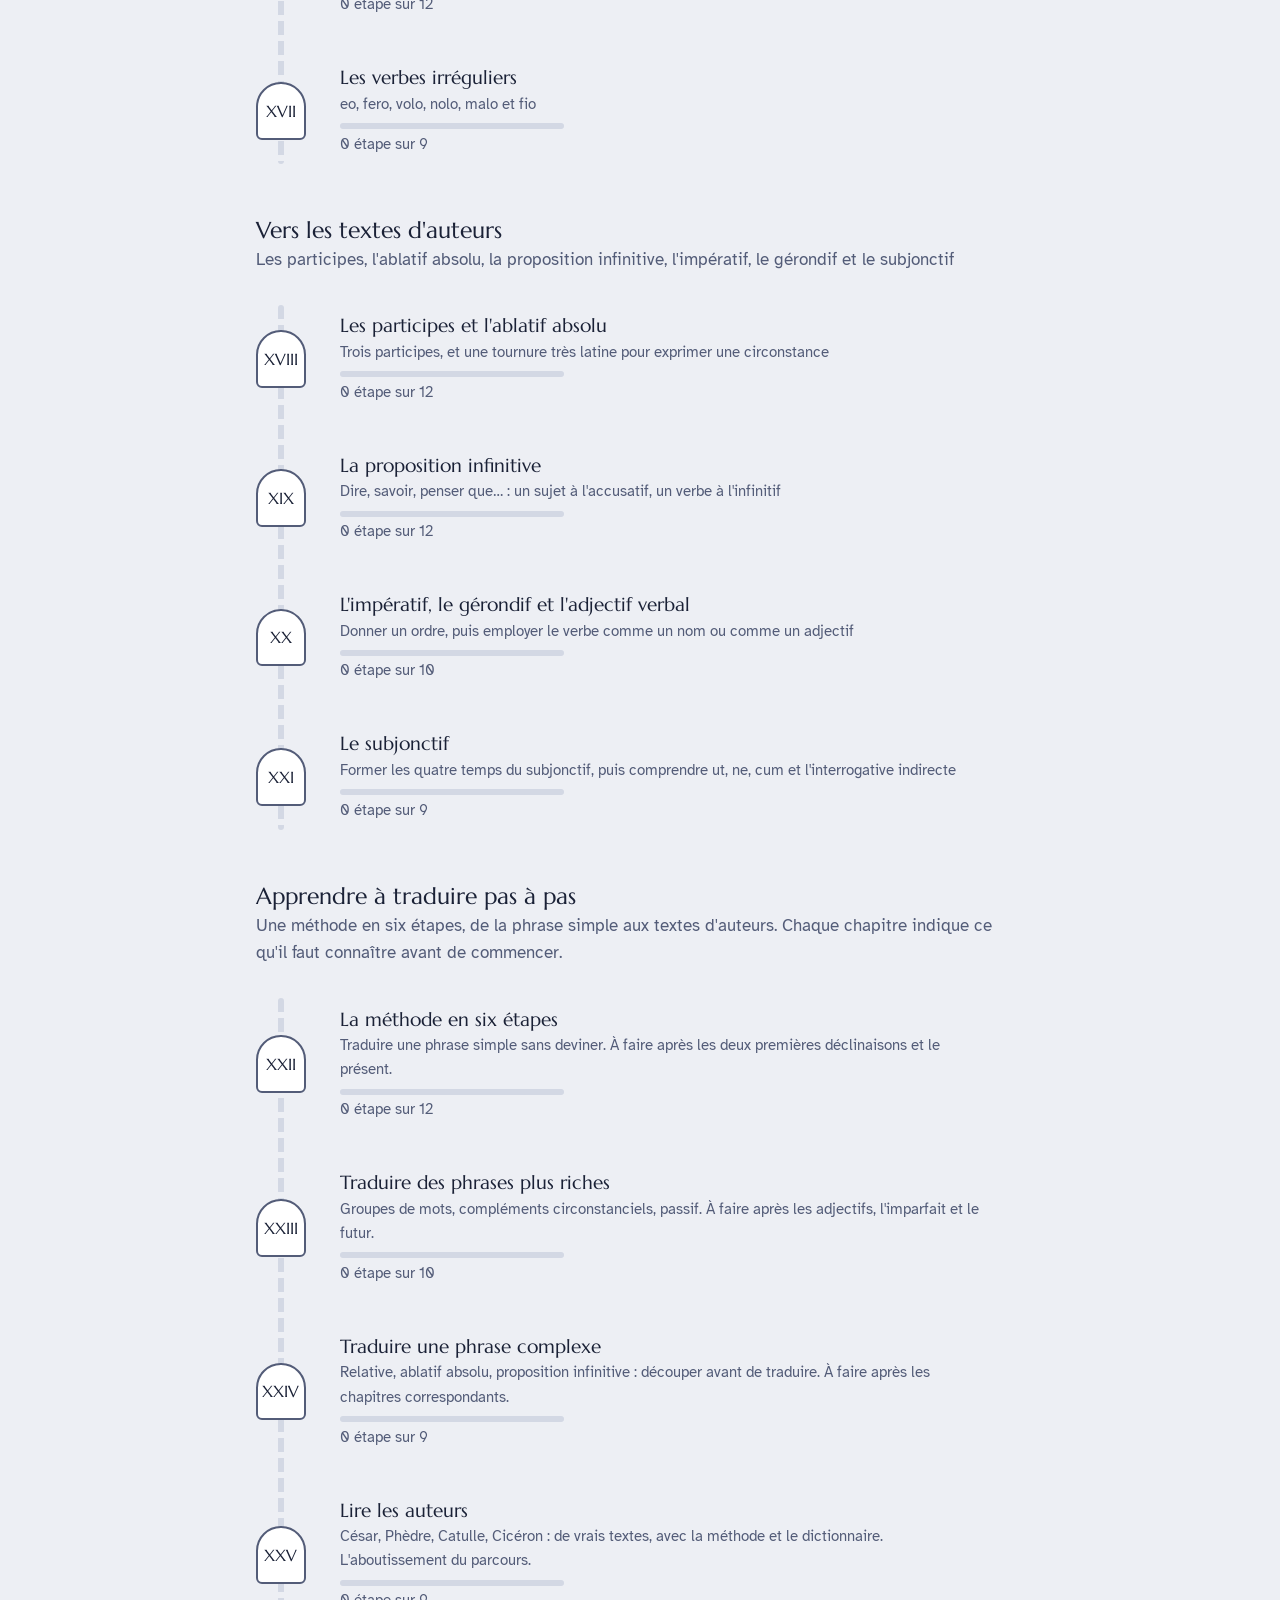
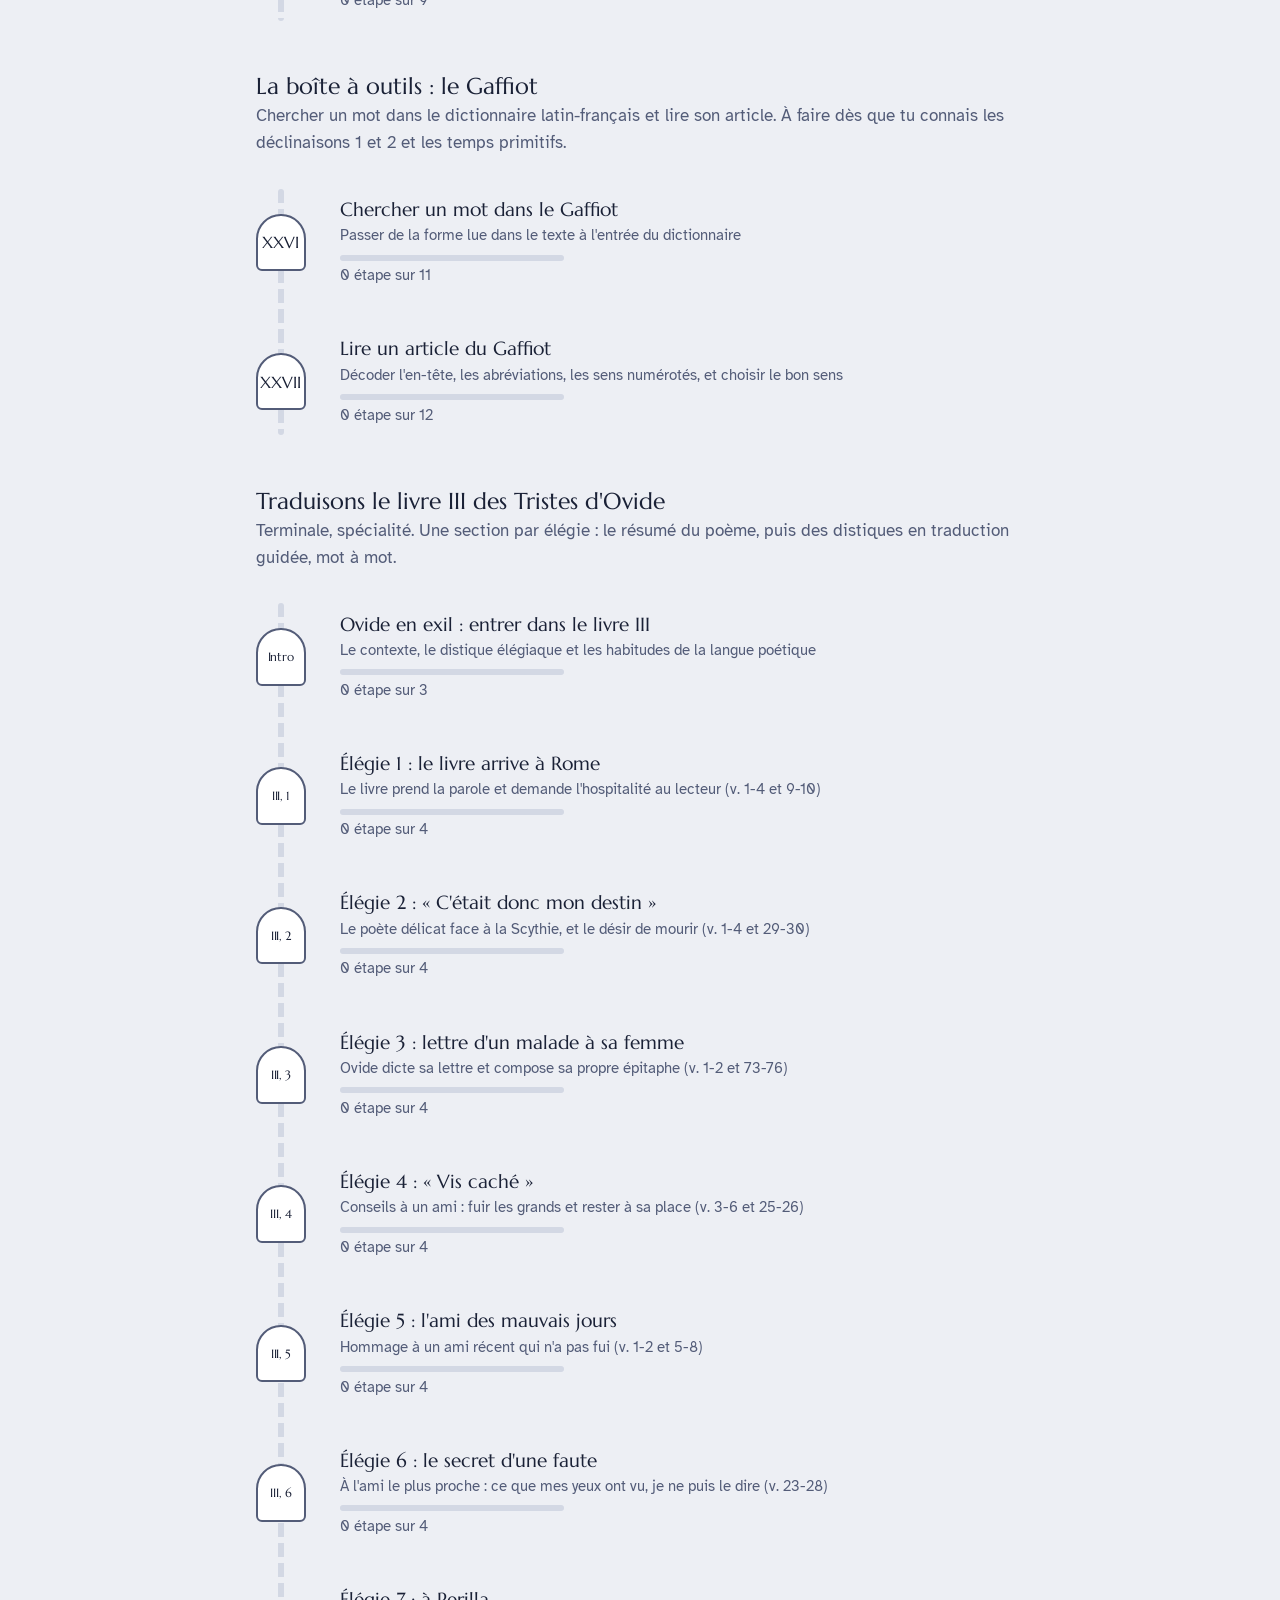
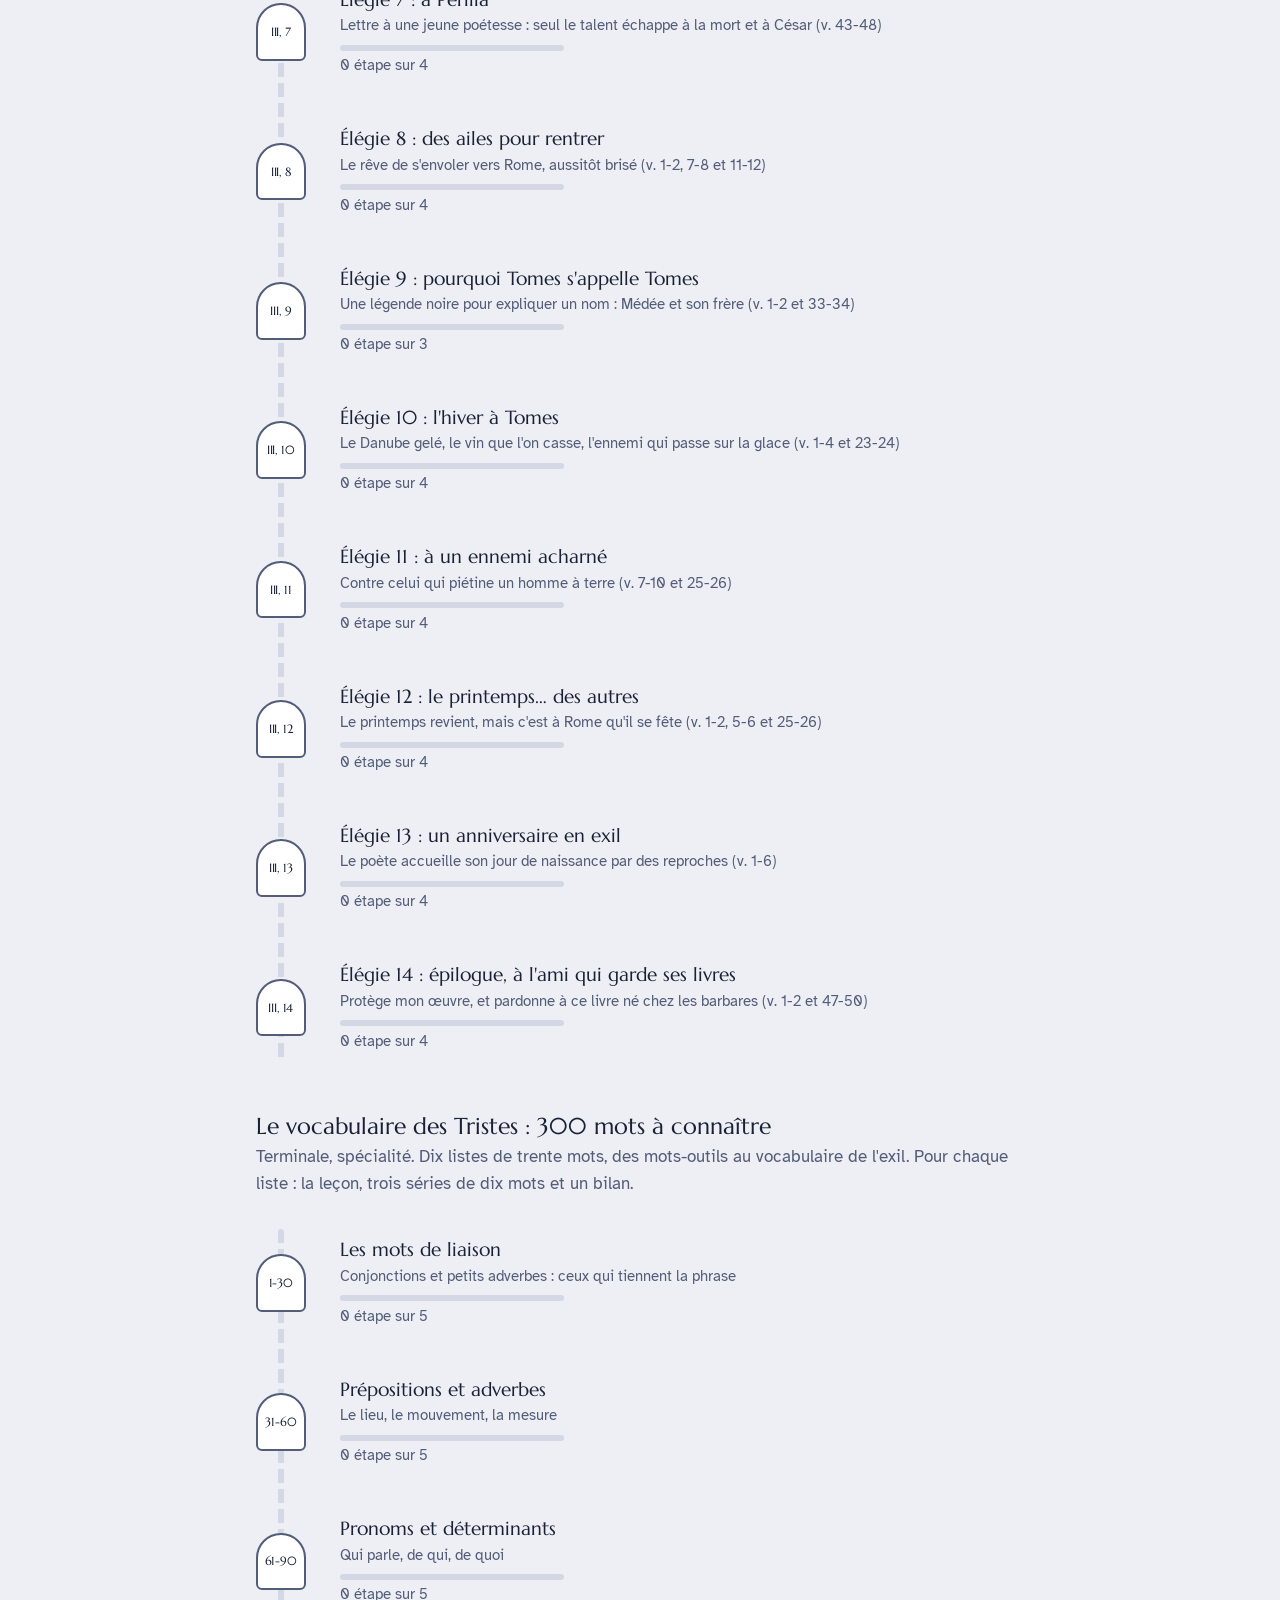
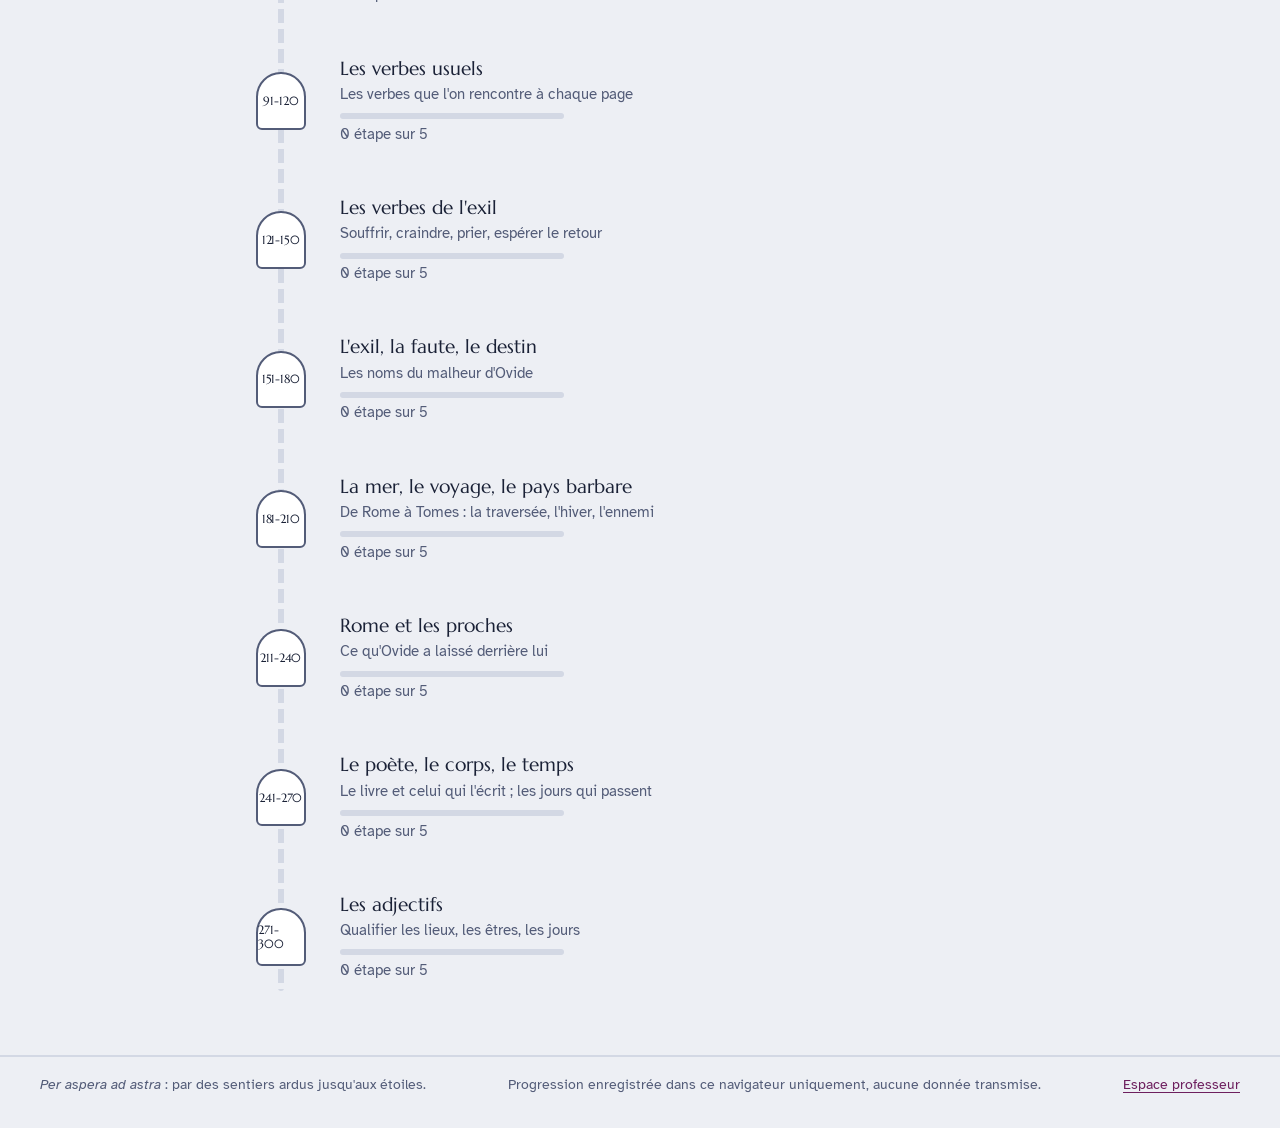
==== commit bce6666b: "Onglet Tristes : révisions du cours d'introduction, lecture des textes latins, vue d'ensemble Co-Aut" ====
--- a/index.html
+++ b/index.html
@@ -19,6 +19,7 @@
   <nav class="principal" aria-label="Navigation principale">
     <a href="#parcours" data-onglet="parcours">Parcours</a>
     <a href="#devoirs" data-onglet="devoirs">Devoirs<span class="long"> et examens</span></a>
+    <a href="#tristes" data-onglet="tristes">Tristes</a>
     <a href="#elex" data-onglet="elex">ELEX</a>
     <a href="#atelier" data-onglet="atelier">Atelier</a>
     <a href="#lexique" data-onglet="lexique">Lexique</a>
@@ -65,6 +66,7 @@
 <script src="js/lexique.js"></script>
 <script src="js/contenu13.js"></script>
 <script src="js/contenu14.js"></script>
+<script src="js/textes.js"></script>
 <script src="js/app.js"></script>
 </body>
 </html>
--- a/style.css
+++ b/style.css
@@ -397,3 +397,27 @@
 @media (max-width: 370px) { nav.principal a { padding: .35rem .25rem; font-size: .78rem; } }
 .grille-q { display: grid; grid-template-columns: auto 1fr; align-items: center; gap: .3rem .8rem; padding: .4rem .7rem; margin-bottom: .4rem; }
 .grille-q small { grid-column: 1 / -1; margin: 0; } .grille-q small:empty { display: none; }
+
+/* ---------- Onglet Tristes ---------- */
+.sous-onglets { display: flex; flex-wrap: wrap; gap: .4rem; margin: 1rem 0 1.4rem; }
+.sous-onglets a { padding: .4rem .9rem; border: 2px solid var(--trait); border-radius: 999px; color: var(--encre); text-decoration: none; font-weight: 700; }
+.sous-onglets a:hover { border-color: var(--pourpre); }
+.sous-onglets a[aria-current] { background: var(--pourpre); border-color: var(--pourpre); color: var(--sur-pourpre); }
+.tr-hub, .tr-textes, .tr-liste { list-style: none; padding: 0; margin: 0 0 1.6rem; display: grid; gap: .7rem; }
+.tr-hub a, .tr-liste a { display: grid; gap: .15rem; padding: .9rem 1.1rem; border: 2px solid var(--trait); border-radius: 12px; text-decoration: none; color: var(--encre); background: var(--carte); }
+.tr-hub a:hover, .tr-liste a:hover, .tr-textes a:hover { border-color: var(--pourpre); }
+.tr-hub .tr-go { color: var(--pourpre); font-weight: 700; }
+.tr-textes a { display: flex; gap: .9rem; align-items: center; padding: .8rem 1rem; border: 2px solid var(--trait); border-radius: 12px; text-decoration: none; color: var(--encre); background: var(--carte); }
+.tr-textes .borne { flex: none; width: auto; min-width: 3.6rem; padding: 0 .6rem; border-radius: 999px; }
+.tr-cadre { width: 100%; height: 78vh; min-height: 460px; border: 2px solid var(--trait); border-radius: 12px; background: #fff; }
+.tr-outils { display: flex; flex-wrap: wrap; gap: .6rem; align-items: center; margin: 1rem 0; }
+.tr-outils .btn { padding: .35rem .8rem; }
+ol.vers-lat { list-style: none; padding: 0; margin: 0 0 1.4rem; font-family: "Palatino Linotype", Palatino, Georgia, serif; line-height: 1.7; max-width: 42rem; counter-reset: v; }
+ol.vers-lat li { position: relative; padding-left: 2.6rem; font-style: italic; }
+ol.vers-lat li:nth-child(even) { padding-left: 3.6rem; }
+ol.vers-lat li.n5::before { content: attr(value); position: absolute; left: 0; width: 2rem; text-align: right; font: 700 .8rem/2.4 var(--texte); font-style: normal; color: var(--pourpre); }
+ol.vers-lat.sans-num li.n5::before { content: none; }
+@media (max-width: 640px) { ol.vers-lat li { padding-left: 2.2rem; } ol.vers-lat li:nth-child(even) { padding-left: 3rem; } }
+@media (max-width: 640px) { nav.principal { gap: 0; } nav.principal a { padding: .35rem .42rem; font-size: .86rem; } }
+@media (max-width: 380px) { nav.principal a { padding: .35rem .3rem; font-size: .8rem; } }
+@media (max-width: 420px) { nav.principal { flex-wrap: wrap; justify-content: center; row-gap: .1rem; } nav.principal a { font-size: .9rem; padding: .35rem .55rem; } }
